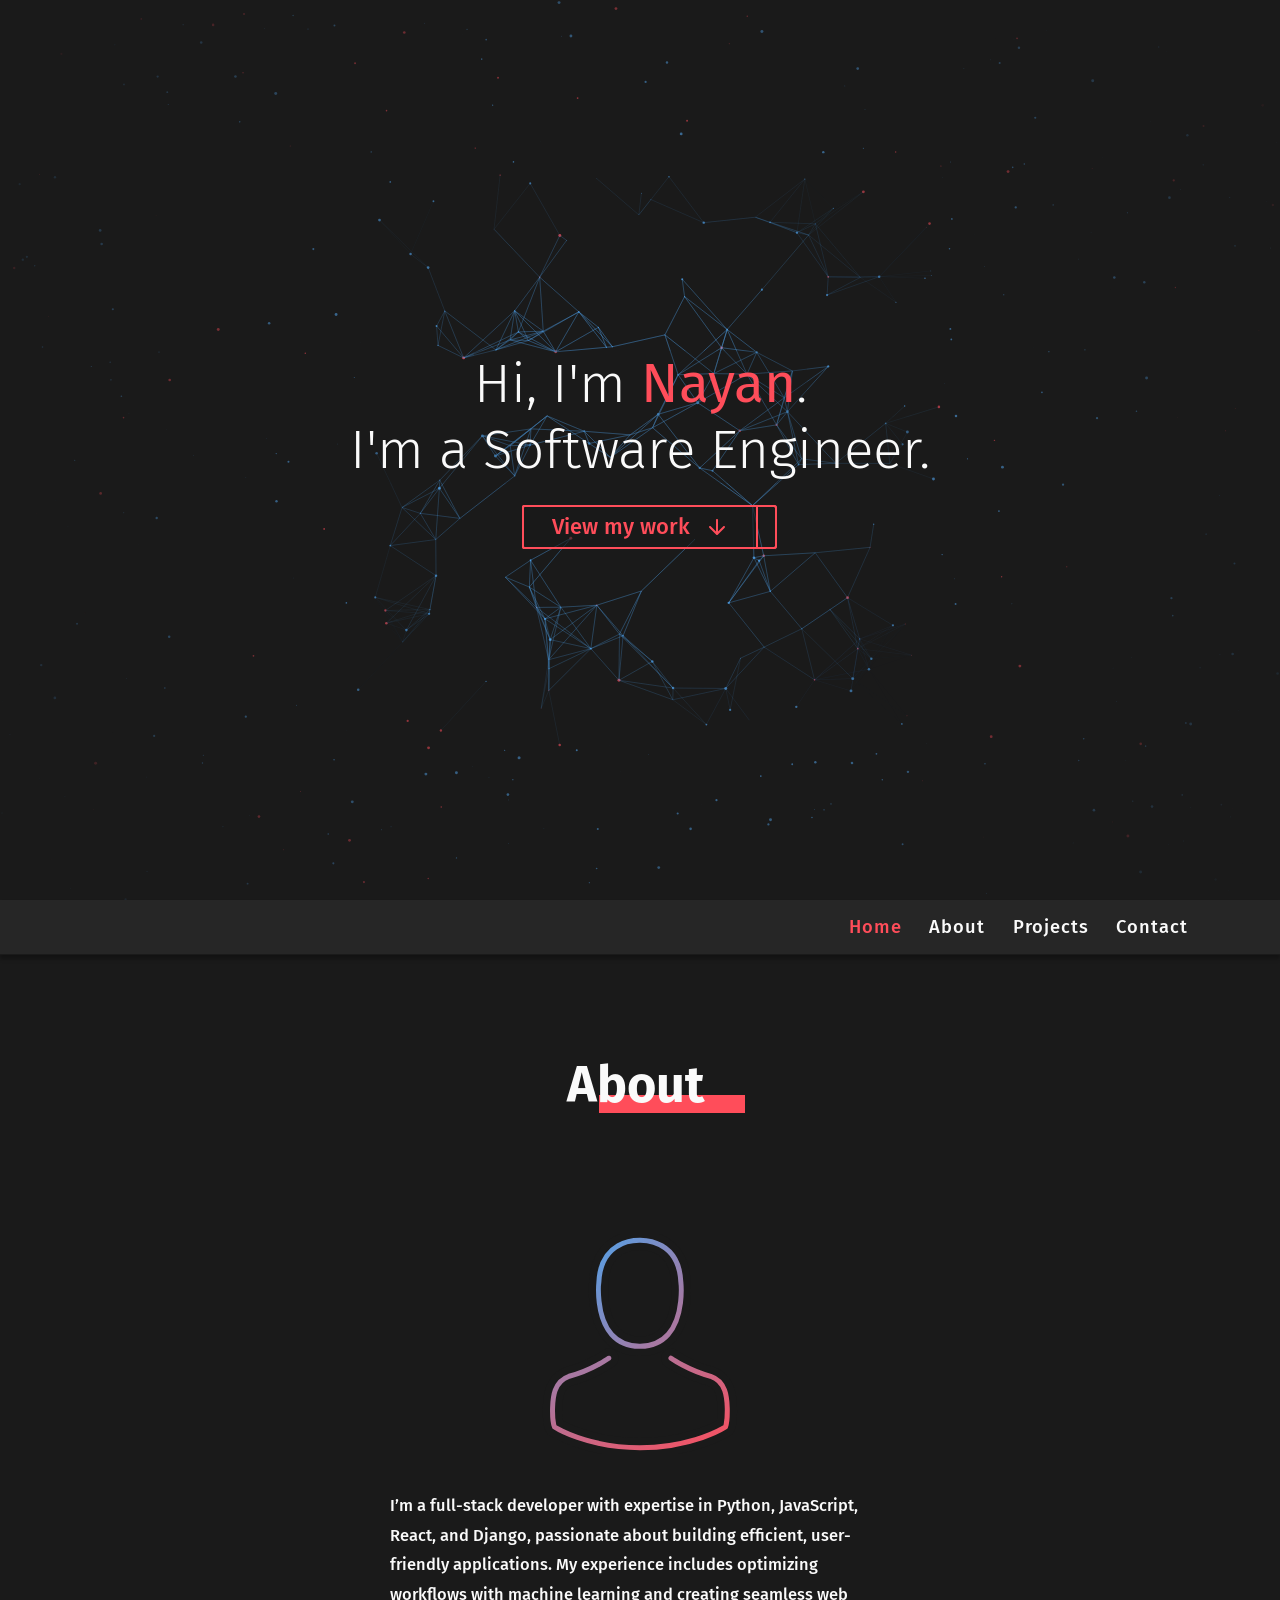
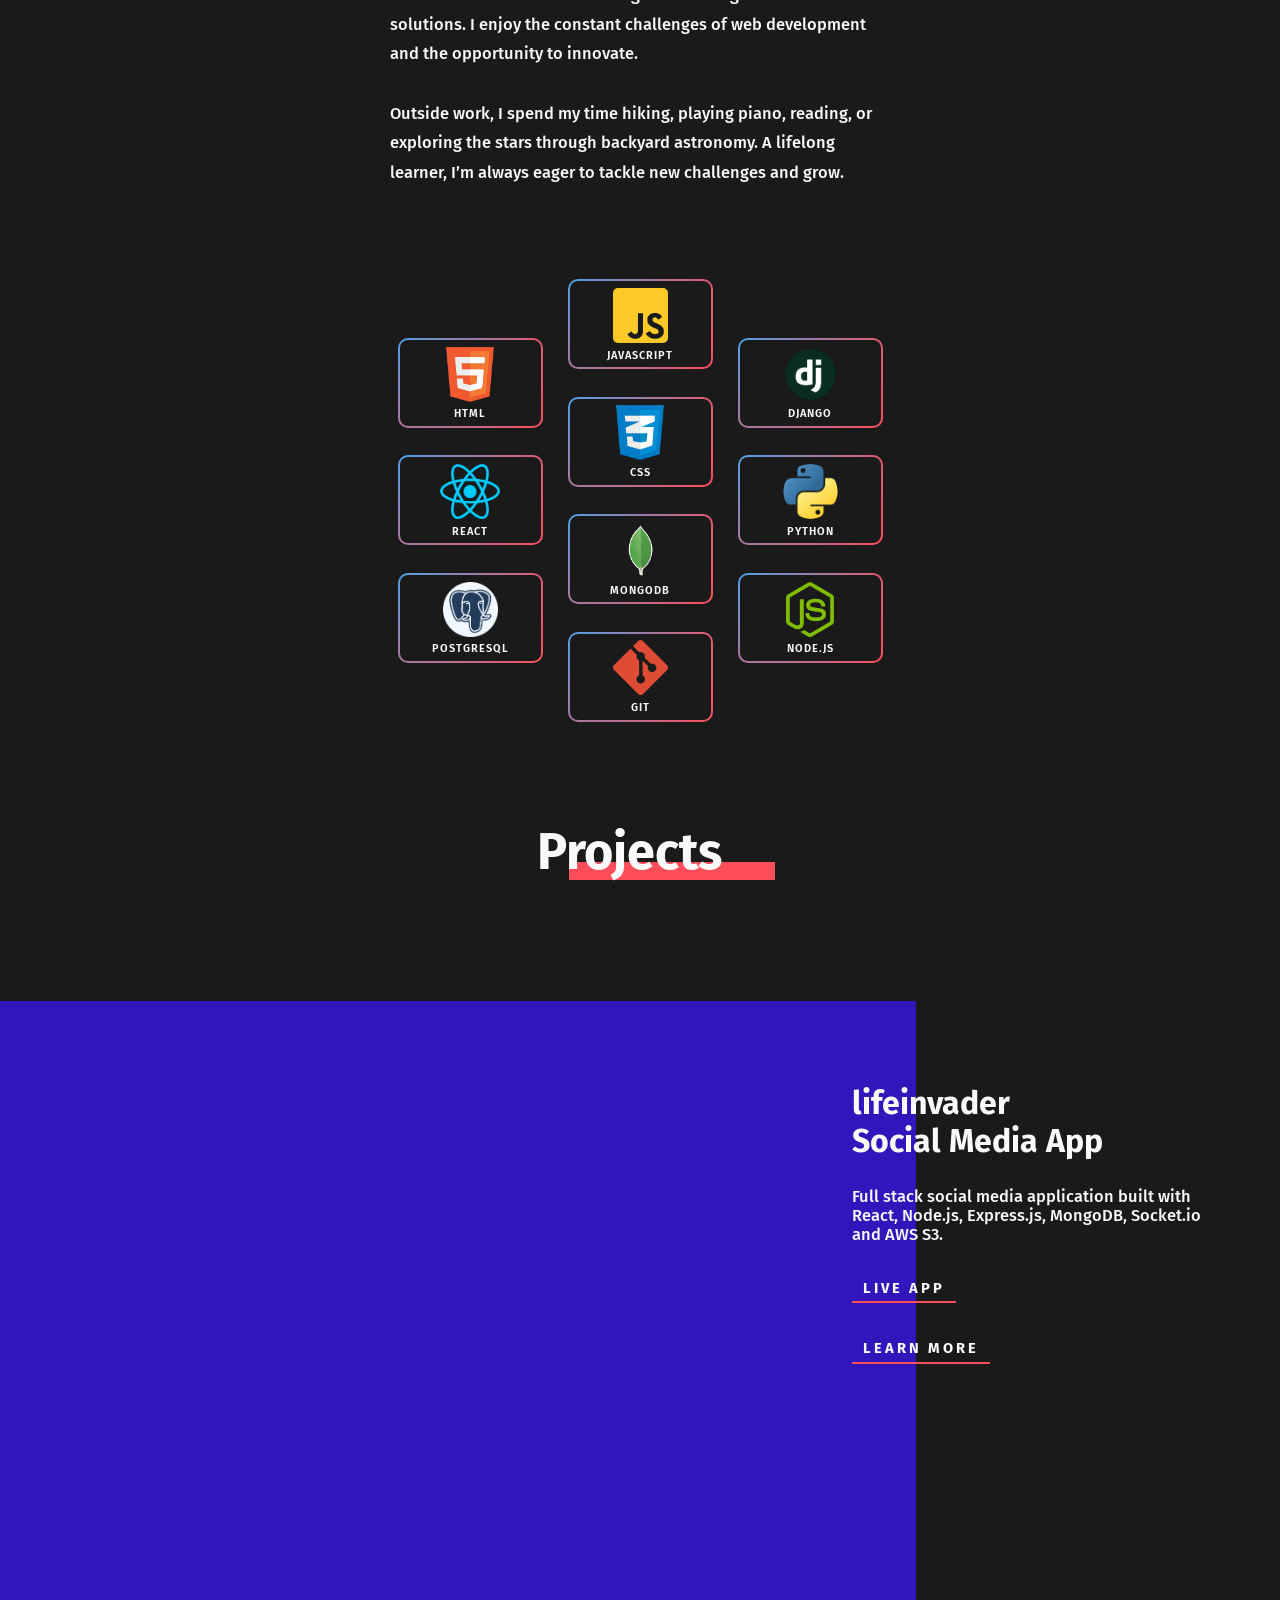
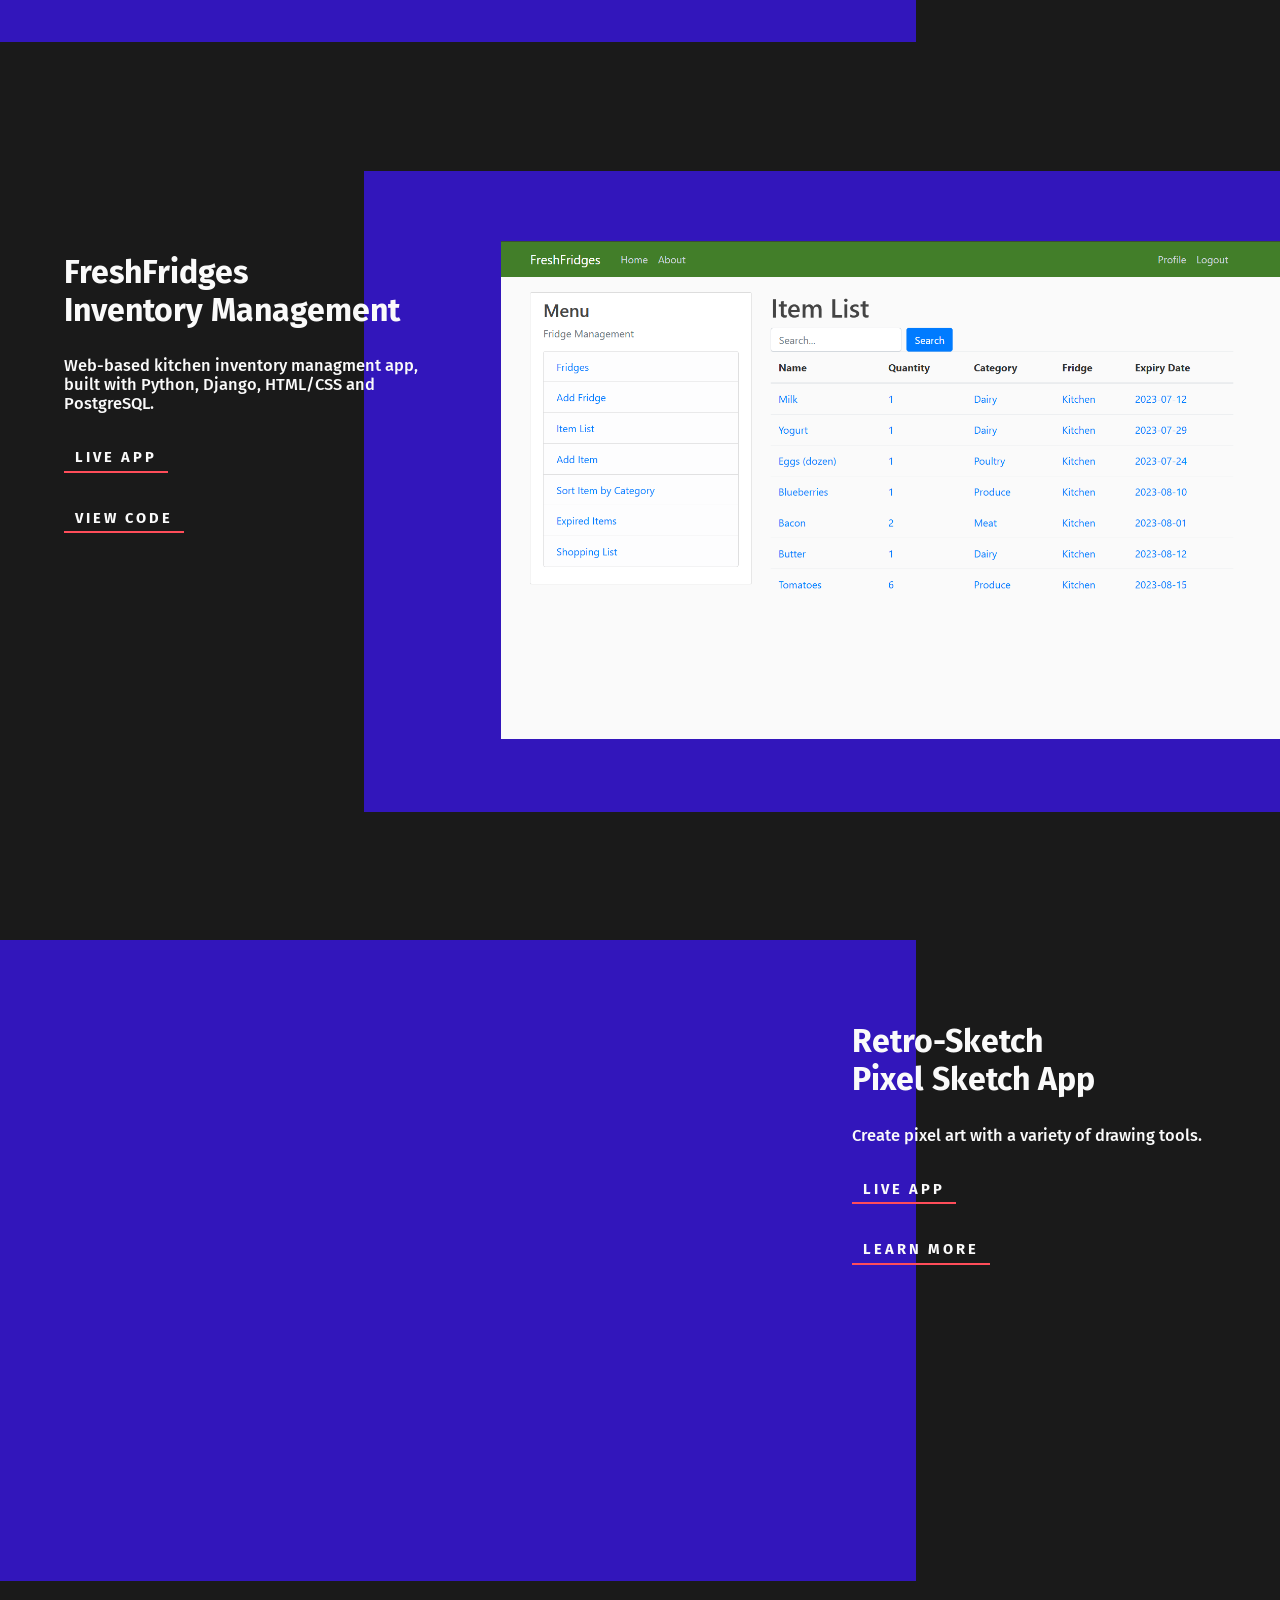
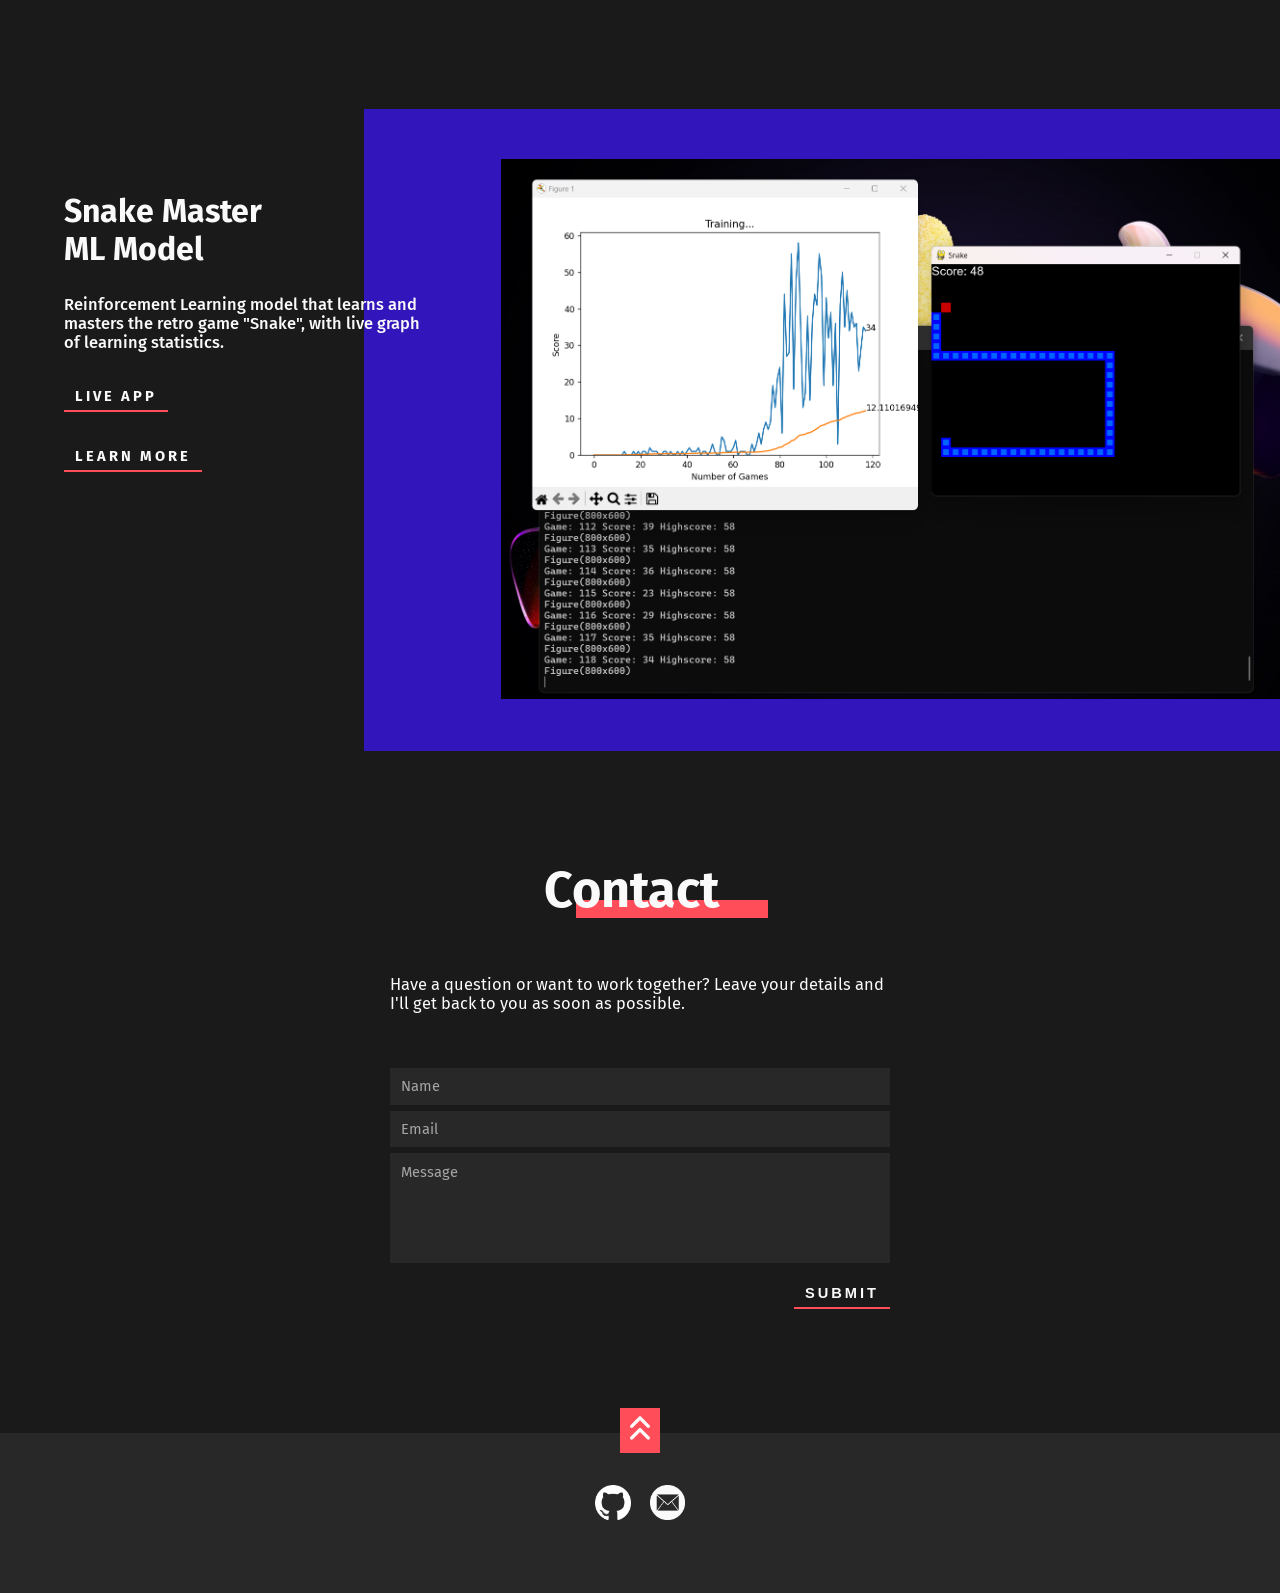
==== index.html @ 82f0112c "site" ====
<!doctype html>
<html lang="en">
<head>
  <meta charset="UTF-8" />
  <meta name="viewport" content="width=device-width, initial-scale=1" />
  <title>Nayan Pai</title>
  <link rel="icon" href="fav.png">
  <script defer="defer" src="scripts.js"></script>
  <link href="styles.css" rel="stylesheet">
</head>
<body>
  <div class="hero" id="hero">
    <div class="canvas">
      <canvas class="connecting-dots"></canvas>
    </div>
    <div class="heading">
      <div class="heading__line-1">Hi, I'm <span>Nayan</span>.</div>
      <div class="heading__line-2">I'm a Software Engineer.</div>
      <a href="#about" class="heading__link">
        <div class="heading-cta">View my work
          <svg class="heading__arrow" version="1.1" xmlns="http://www.w3.org/2000/svg" width="24" height="24" viewBox="0 0 24 24">
            <title>arrow-right</title>
            <path
              d="M11.293 5.707l5.293 5.293h-11.586c-0.552 0-1 0.448-1 1s0.448 1 1 1h11.586l-5.293 5.293c-0.391 0.391-0.391 1.024 0 1.414s1.024 0.391 1.414 0l7-7c0.092-0.092 0.166-0.202 0.217-0.324 0.101-0.245 0.101-0.521 0-0.766-0.049-0.118-0.121-0.228-0.217-0.324l-7-7c-0.391-0.391-1.024-0.391-1.414 0s-0.391 1.024 0 1.414z">
            </path>
          </svg>
        </div>
      </a>
    </div>
  </div>
<nav class="navigation-bar">
  <ul class="navigation">
    <li class="navigation__item navigation__item--active" id="nav-hero"><a href="#hero">Home</a></li>
    <li class="navigation__item" id="nav-about"><a href="#about">About</a></li>
    <li class="navigation__item" id="nav-projects"><a href="#projects">Projects</a></li>
    <li class="navigation__item" id="nav-contact"><a href="#contact">Contact</a></li>
  </ul>
</nav>
<div class="main-bg">
  <div class="canvas">
    <canvas class="canvas-2"></canvas>
  </div>
</div>



<!-- ====================================================== -->
<!-- BIO & SKILLS SECTION -->
<section class="about" id="about"><h2 class="about__heading section-heading">About</h2>
  <div class="about__content">
    <div class="profile">
      <div class="profile__picture">
        <svg version="1.1" id="Capa_1" xmlns="http://www.w3.org/2000/svg" xmlns:xlink="http://www.w3.org/1999/xlink" x="0px" y="0px" viewBox="0 0 482.9 482.9" style="enable-background:new 0 0 482.9 482.9" xml:space="preserve" height="100%" stroke="rgb(26, 26, 26)" stroke-width="16">
          <g>
            <!-- Head -->
            <path fill="url(#gradient-1)" d="M239.7, 260.2c0.5,0,1,0,1.6,0c0.2,0,0.4,0,0.6,0c0.3,0,0.7,0,1,0c29.3-0.5,53-10.8,70.5-30.5 c38.5-43.4,32.1-117.8,31.4-124.9c-2.5-53.3-27.7-78.8-48.5-90.7C280.8,5.2,262.7,0.4,242.5,0h-0.7c-0.1,0-0.3,0-0.4,0h-0.6 c-11.1,0-32.9,1.8-53.8,13.7c-21,11.9-46.6,37.4-49.1,91.1c-0.7,7.1-7.1,81.5,31.4,124.9C186.7,249.4,210.4,259.7,239.7,260.2z M164.6,107.3c0-0.3,0.1-0.6,0.1-0.8c3.3-71.7,54.2-79.4,76-79.4h0.4c0.2,0,0.5,0,0.8,0c27,0.6,72.9,11.6,76,79.4 c0,0.3,0,0.6,0.1,0.8c0.1,0.7,7.1,68.7-24.7,104.5c-12.6,14.2-29.4,21.2-51.5,21.4c-0.2,0-0.3,0-0.5,0l0,0c-0.2,0-0.3,0-0.5,0 c-22-0.2-38.9-7.2-51.4-21.4C157.7,176.2,164.5,107.9,164.6,107.3z"/>
            
            <!-- Body -->
            <path fill="url(#gradient-2)" d="M446.8,383.6c0-0.1,0-0.2,0-0.3c0-0.8-0.1-1.6-0.1-2.5c-0.6-19.8-1.9-66.1-45.3-80.9c-0.3-0.1-0.7-0.2-1-0.3 c-45.1-11.5-82.6-37.5-83-37.8c-6.1-4.3-14.5-2.8-18.8,3.3c-4.3,6.1-2.8,14.5,3.3,18.8c1.7,1.2,41.5,28.9,91.3,41.7 c23.3,8.3,25.9,33.2,26.6,56c0,0.9,0,1.7,0.1,2.5c0.1,9-0.5,22.9-2.1,30.9c-16.2,9.2-79.7,41-176.3,41 c-96.2,0-160.1-31.9-176.4-41.1c-1.6-8-2.3-21.9-2.1-30.9c0-0.8,0.1-1.6,0.1-2.5c0.7-22.8,3.3-47.7,26.6-56 c49.8-12.8,89.6-40.6,91.3-41.7c6.1-4.3,7.6-12.7,3.3-18.8c-4.3-6.1-12.7-7.6-18.8-3.3c-0.4,0.3-37.7,26.3-83,37.8 c-0.4,0.1-0.7,0.2-1,0.3c-43.4,14.9-44.7,61.2-45.3,80.9c0,0.9,0,1.7-0.1,2.5c0,0.1,0,0.2,0,0.3c-0.1,5.2-0.2,31.9,5.1,45.3 c1,2.6,2.8,4.8,5.2,6.3c3,2,74.9,47.8,195.2,47.8s192.2-45.9,195.2-47.8c2.3-1.5,4.2-3.7,5.2-6.3 C447,415.5,446.9,388.8,446.8,383.6z" />
          </g>
          <defs>
            <linearGradient id="gradient-1" x1="0" y1="0" x2="80%" y2="80%">
              <stop stop-color="rgb(81,162,233)" offset="0%"/><stop stop-color="rgb(168,120,162)" offset="100%" />
            </linearGradient>
            <linearGradient id="gradient-2" x1="20%" y1="20%" x2="100%" y2="100%">
              <stop stop-color="rgb(168,120,162)" offset="0%" />
              <stop stop-color="rgb(255,77,90)" offset="100%" />
            </linearGradient>
          </defs>
        </svg>
      </div>
      <p class="profile__blurb">I’m a full-stack developer with expertise in Python, JavaScript, React, and Django, passionate about building efficient, user-friendly applications. My experience includes optimizing workflows with machine learning and creating seamless web solutions. I enjoy the constant challenges of web development and the opportunity to innovate.
        <br><br>
      Outside work, I spend my time hiking, playing piano, reading, or exploring the stars through backyard astronomy. A lifelong learner, I’m always eager to tackle new challenges and grow.
      </p>
    </div>
    
    <!-- Skills icons -->
    <div class="skills">
      <div class="skills__row">

        <div class="skills__item skills__item--html">
          <img src="imgs/html5.png" alt="" />
          <div class="skills__item-name">HTML</div>
        </div>

        <div class="skills__item skills__item--react">
          <img src="imgs/react.png" alt="" />
          <div class="skills__item-name">REACT</div>
        </div>

        <div class="skills__item skills__item--npm">
          <img src="imgs/postgres.png" alt="" />
          <div class="skills__item-name">POSTGRESQL</div>
        </div>

      </div>

      <div class="skills__row">

        <div class="skills__item skills__item--js">
          <img src="imgs/javascript.png" alt="JavaScript" />
          <div class="skills__item-name">JAVASCRIPT</div>
        </div>

        <div class="skills__item skills__item--css">
          <img src="imgs/css3.png" alt="CSS3" />
          <div class="skills__item-name">CSS</div>
        </div>

        <div class="skills__item skills__item--python">
          <img src="imgs/mongodb.png" alt="MongoDB" />
          <div class="skills__item-name">MONGODB</div>
        </div>

        <div class="skills__item skills__item--git">
          <img src="imgs/git.png" alt="Git" />
          <div class="skills__item-name">GIT</div>
        </div>

      </div>

      <div class="skills__row">

        <div class="skills__item skills__item--sass">
          <img src="imgs/django.png" alt="Django" />
          <div class="skills__item-name">DJANGO</div>
        </div>

        <div class="skills__item skills__item--webpack">
          <img src="imgs/python.png" alt="Python" />
          <div class="skills__item-name">PYTHON</div>
        </div>

        <div class="skills__item skills__item--r">
          <img src="imgs/nodejs.png" alt="NodeJS" />
          <div class="skills__item-name">NODE.JS</div>
        </div>

      </div>

    </div>
  </div>
</section>



<!-- ====================================================== -->
<!-- PROJECTS SECTION -->
<section class="projects" id="projects">
  <h2 class="projects__heading section-heading">Projects</h2>

  <!-- Project 1 -->
  <div class="project project-left">
    
    <a href="https://lifeinvadersocial.herokuapp.com/" target="_blank">
      <div class="project__image-container weather">
        <div class="project__image-image">
          <img src="imgs/lifeinvader.png" alt="" /></div>
      </div>
    </a>
    
    <div class="project__info">
      <h3 class="project__title">lifeinvader<br />Social Media App</h3>
      <p class="project__description">Full stack social media application built with React, Node.js, Express.js, MongoDB, Socket.io and AWS S3.</p>
      <a href="https://lifeinvadersocial.herokuapp.com/" target="_blank">
        <div class="project__live-2">Live app</div>
      </a>
      <a href="https://github.com/bscottnz/life-invader-frontend" target="_blank">
        <div class="project__live-2">learn more</div>
      </a>
    </div>
  </div>

  <!-- Project 2 -->
  <div class="project project-right">
    <div class="project__info">
      <h3 class="project__title">FreshFridges<br />Inventory Management</h3>
      <p class="project__description">Web-based kitchen inventory managment app, built with Python, Django, HTML/CSS and PostgreSQL.</p>
        <a href="https://nayanpai.net/freshfridges" target="_blank">
          <div class="project__live-2">Live App</div>
        </a>
        <a href="https://github.com/adhikarisarthak/fridgemanagement" target="_blank">
          <div class="project__live-2">View Code</div>
        </a>
    </div>

    <a href="https://nextjs-chakra-chatapp-qnhb6dq42-bscottnz.vercel.app/" target="_blank">
      <div class="project__image-container todo">
        <div class="project__image-image">
          <img src="imgs/fridge.png" alt="" />
        </div>
      </div>
    </a>
  </div>

  <!-- Project 3 -->
  <div class="project project-left">
    <a href="https://bscottnz.github.io/esketch/" target="_blank">
      <div class="project__image-container retro">
        <div class="project__image-image"><img src="imgs/retro-sketch.png" alt="" /></div>
      </div>
    </a>
    <div class="project__info">
      <h3 class="project__title">Retro-Sketch<br />Pixel Sketch App</h3>
        <p class="project__description">Create pixel art with a variety of drawing tools.</p>
        <a href="https://bscottnz.github.io/esketch/" target="_blank">
          <div class="project__live-2">Live app</div>
        </a>
        <a href="https://github.com/bscottnz/esketch" target="_blank">
          <div class="project__live-2">learn more</div>
        </a>
    </div>
  </div>

  <!-- Project 4 -->
  <div class="project project-right">
    <div class="project__info">
      <h3 class="project__title">Snake Master<br />ML Model</h3>
      <p class="project__description">Reinforcement Learning model that learns and masters the retro game "Snake", with live graph of learning statistics.<p>
      <a href="https://bscottnz.github.io/todo/" target="_blank">
        <div class="project__live-2">live app</div>
      </a>
      <a href="https://github.com/bscottnz/todo" target="_blank">
        <div class="project__live-2">learn more</div>
      </a>
    </div>

    <a href="https://bscottnz.github.io/todo/" target="_blank">
      <div class="project__image-container todo">
        <div class="project__image-image">
          <img src="imgs/snake.png" alt="Snake Master" />
        </div>
      </div>
    </a>
  </div>
</section>



<!-- ====================================================== -->
<!-- CONTACT SECTION -->
<section class="contact" id="contact">
  <h2 class="contact__heading section-heading">Contact</h2>
  <p class="contact__text">
    Have a question or want to work together? Leave your details and I'll get back to you as soon as possible.
  </p>
  <form class="contact__form" action="https://formspree.io/f/xldeyrdv" method="POST">
    <input class="contact__form-name" name="name" placeholder="Name" /> 
    <input class="contact__form-email" type="email" name="_replyto" placeholder="Email" /> <textarea class="contact__form-message" name="message" placeholder="Message"></textarea>
    <div class="contact__form-error-submit">
      <div class="form-error">
        <div class="form-error__name">Please enter your name.</div>
        <div class="form-error__email">Please enter a valid email.</div>
        <div class="form-error__msg">Please enter a message.</div>
      </div>
      <button type="button" class="contact__form-submit-2 project__live-2" id="form-submit">Submit</button>
    </div>
  </form>
</section>



<footer class="footer"><a href="#hero">
  <div class="return-home">
    <svg version="1.1" xmlns="http://www.w3.org/2000/svg" width="100%" viewBox="0 0 24 24"><title></title>
      <path fill="#fafafa"
            d="M17.707 10.293l-5-5c-0.391-0.391-1.024-0.391-1.414 0l-5 5c-0.391 0.391-0.391 1.024 0 1.414s1.024 0.391 1.414 0l4.293-4.293 4.293 4.293c0.391 0.391 1.024 0.391 1.414 0s0.391-1.024 0-1.414zM17.707 17.293l-5-5c-0.391-0.391-1.024-0.391-1.414 0l-5 5c-0.391 0.391-0.391 1.024 0 1.414s1.024 0.391 1.414 0l4.293-4.293 4.293 4.293c0.391 0.391 1.024 0.391 1.414 0s0.391-1.024 0-1.414z"></path>
    </svg>
  </div>
</a>
  <div class="socials"><a href="https://github.com/painayan18" target="_blank">
    <div class="socials__github"><img src="imgs/github-logo.png" alt="" /></div>
  </a><a href="mailto:nayansp00@gmail.com" target="_blank">
    <div class="socials__email"><img src="imgs/email.png" alt="" /></div>
  </a></div>
  </footer>
</body>
</html>
---- styles.css ----
@import url(https://fonts.googleapis.com/css2?family=Montserrat:wght@300;400;500;600;700&display=swap);
@import url(https://fonts.googleapis.com/css2?family=Raleway:wght@300;400;500;600;700&display=swap);
@import url('https://fonts.googleapis.com/css2?family=Fira+Sans:ital,wght@0,100;0,200;0,300;0,400;0,500;0,600;0,700;0,800;0,900;1,100;1,200;1,300;1,400;1,500;1,600;1,700;1,800;1,900&display=swap');

*, *::before, *::after {
    margin: 0;
    padding: 0;
    box-sizing: inherit
}

html {
    box-sizing: border-box;
    font-size: 62.5%;
    scroll-behavior: smooth
}

@media (max-width: 1500px) {
    html {
        font-size: 57.25%
    }
}

@media (max-width: 1200px) {
    html {
        font-size: 50%
    }
}

@media (max-width: 770px) {
    html {
        font-size: 43.75%
    }
}

@media (max-width: 615px) {
    html {
        font-size: 40%
    }
}

@media (max-width: 350px) {
    html {
        font-size: 35%
    }
}

body {
    min-height: 100vh;
    color: #fafafa;
    font-family: "Fira Sans", sans-serif;
    background-color: #1a1a1a;
    overflow-x: hidden
}

li {
    list-style: none
}

a {
    text-decoration: none;
    color: inherit
}

button {
    border: none;
    outline: none;
    background-color: transparent;
    color: inherit
}

.about {
    width: 1300px;
    margin-left: auto;
    margin-right: auto;
    display: flex;
    flex-direction: column;
    align-items: center
}

@media (max-width: 1500px) {
    .about {
        width: 1100px
    }
}

@media (max-width: 1200px) {
    .about {
        width: auto
    }
}

.about__heading:before {
    position: absolute;
    content: '';
    border-bottom: 18px solid #ff4d5a;
    width: 16rem;
    display: block;
    margin: 0 auto;
    position: relative;
    left: 3.5rem;
    top: 6.3rem;
    z-index: -1
}

@media (max-width: 770px) {
    .about__heading:before {
        border-bottom: 14px solid #ff4d5a
    }
}

.about__content {
    display: flex;
    justify-content: space-between;
    width: 100%
}

@media (max-width: 1300px) {
    .about__content {
        flex-direction: column
    }
}

.profile {
    position: relative;
    display: flex;
    flex-direction: column;
    align-items: center;
    font-weight: 500;
    left: -300px;
    opacity: 0;
    transition: all 1.1s
}

@media (max-width: 1301px) {
    .profile {
        margin-bottom: 10rem;
        left: 0;
        opacity: 1
    }
}

@media (max-width: 1000px) {
    .profile {
        margin-bottom: 7rem
    }
}

.profile__picture {
    height: 24rem;
    margin-bottom: 4rem;
    display: flex;
    justify-content: flex-start;
    align-items: center
}

.profile__picture svg {
    transition: all 1.1s
}

.profile__blurb {
    font-size: 1.8rem;
    width: 500px;
    line-height: 1.8
}

@media (max-width: 600px) {
    .profile__blurb {
        width: 80vw;
        margin-left: auto;
        margin-right: auto
    }
}

.profile__fade-in {
    opacity: 1;
    transform: translateX(300px)
}

@media (max-width: 1300px) {
    .profile__fade-in {
        transform: translateX(0)
    }
}

.skills {
    display: flex;
    justify-content: center
}

.skills__row {
    display: flex;
    flex-direction: column;
    justify-content: center
}

.skills__row:not(:last-child) {
    margin-right: 25px
}

@media (max-width: 410px) {
    .skills__row:not(:last-child) {
        margin-right: 15px
    }
}

@media (max-width: 300px) {
    .skills__row:not(:last-child) {
        margin-right: 10px
    }
}

.skills__item {
    opacity: 0;
    position: relative;
    display: flex;
    flex-direction: column;
    align-items: center;
    justify-content: space-evenly;
    height: 100px;
    width: 160px;
    border: double 3px transparent;
    border-image-slice: 1;
    border-width: 3px;
    background-image: linear-gradient(#1a1a1a, #1a1a1a), radial-gradient(circle at top left, #51a2e9, #ff4d5a);
    border-radius: 10px;
    background-origin: border-box;
    background-clip: content-box, border-box;
    transition: transform 0.2s, opacity 1.2s;
    overflow: hidden
}

@media (max-width: 1500px) {
    .skills__item {
        height: 90px;
        width: 145px
    }
}

@media (max-width: 1300px) {
    .skills__item {
        opacity: 1;
        border-width: 2px
    }
}

@media (max-width: 1000px) {
    .skills__item {
        height: 80px;
        width: 130px
    }
}

@media (max-width: 600px) {
    .skills__item {
        height: 70px;
        width: 115px
    }
}

@media (max-width: 500px) {
    .skills__item {
        height: 60px;
        width: 100px
    }
}

@media (max-width: 410px) {
    .skills__item {
        height: 50px;
        width: 80px
    }
}

@media (max-width: 340px) {
    .skills__item {
        height: 45px;
        width: 70px
    }
}

.skills__item:not(:last-child) {
    margin-bottom: 3rem
}

@media (max-width: 410px) {
    .skills__item:not(:last-child) {
        margin-bottom: 15px
    }
}

.skills__item img {
    height: 60px;
    width: auto;
    transition: all 0.2s
}

@media (max-width: 1500px) {
    .skills__item img {
        height: 55px
    }
}

@media (max-width: 1000px) {
    .skills__item img {
        height: 50px
    }
}

@media (max-width: 600px) {
    .skills__item img {
        height: 45px
    }
}

@media (max-width: 500px) {
    .skills__item img {
        height: 35px
    }
}

@media (max-width: 410px) {
    .skills__item img {
        height: 26px
    }
}

.skills__item-name {
    font-size: 1.2rem;
    font-weight: 600;
    line-height: 1;
    transition: all 0.2s;
    letter-spacing: 1px
}

@media (max-width: 1200px) {
    .skills__item-name {
        font-size: 1.4rem
    }
}

.skills__item-fade-in {
    opacity: 1
}

.skills__item--js img {
    border-radius: 5px
}

.skills__item--webpack img {
    border-radius: 50%
}

@keyframes moveInLeft {
    0% {
        opacity: 0;
        transform: translateX(-10rem)
    }
    100% {
        opacity: 1;
        transform: translateX(0)
    }
}

@keyframes moveInRight {
    0% {
        opacity: 0;
        transform: translateX(10rem)
    }
    100% {
        opacity: 1;
        transform: translateX(0)
    }
}

@keyframes moveInBottom {
    0% {
        opacity: 0;
        transform: translateY(4rem)
    }
    100% {
        opacity: 1;
        transform: translateY(0)
    }
}

@keyframes bounce {
    0% {
        transform: translateY(0)
    }
    50% {
        transform: translateY(-1rem)
    }
    100% {
        transform: translateY(0)
    }
}

@keyframes fadeIn {
    0% {
        opacity: 0
    }
    100% {
        opacity: 1
    }
}

.contact {
    position: relative;
    margin-left: auto;
    margin-right: auto;
    display: flex;
    width: 500px;
    flex-direction: column;
    align-items: center;
    justify-content: center;
    z-index: 10;
    margin-bottom: 10rem
}

@media (max-width: 700px) {
    .contact {
        width: 400px
    }
}

@media (max-width: 470px) {
    .contact {
        width: 330px
    }
}

@media (max-width: 400px) {
    .contact {
        width: 260px
    }
}

.contact__heading {
    margin-top: -4rem !important;
    margin-bottom: 6rem !important
}

.contact__heading:before {
    position: absolute;
    content: '';
    border-bottom: 18px solid #ff4d5a;
    width: 21rem;
    display: block;
    margin: 0 auto;
    position: relative;
    left: 3.5rem;
    top: 6.3rem;
    z-index: -1
}

@media (max-width: 770px) {
    .contact__heading:before {
        border-bottom: 14px solid #ff4d5a
    }
}

.contact__text {
    font-size: 1.8rem;
    margin-bottom: 6rem
}

.contact__form {
    display: flex;
    flex-direction: column;
    align-items: center;
    justify-content: center
}

.contact__form-name, .contact__form-email {
    margin-bottom: 6px;
    padding: 1rem;
    height: 4rem
}

.contact__form-message {
    height: 12rem;
    padding: 1rem
}

.contact__form-submit-2 {
    align-self: flex-start;
    margin-top: 0 !important
}

.contact__form-submit {
    align-self: flex-start;
    position: relative;
    padding: 0.6rem 1rem;
    width: fit-content;
    font-size: 1.6rem;
    text-transform: uppercase;
    font-weight: 700;
    letter-spacing: 3px;
    z-index: 9;
    cursor: pointer
}

.contact__form-submit:hover {
    color: #1a1a1a;
    font-weight: 700
}

.contact__form-submit:after {
    position: absolute;
    content: '';
    border-bottom: 2px solid #ff4d5a;
    width: calc(100% + 2rem);
    left: -14%;
    top: 0.5rem;
    display: block;
    margin: 0 auto;
    position: relative;
    transform-origin: bottom;
    transition: all 0.2s;
    z-index: -1
}

.contact__form-submit:hover:after {
    transform: scaleY(17.5)
}

@media (max-width: 1500px) {
    .contact__form-submit:hover:after {
        transform: scaleY(16.5)
    }
}

@media (max-width: 1200px) {
    .contact__form-submit:hover:after {
        transform: scaleY(14)
    }
}

@media (max-width: 770px) {
    .contact__form-submit:hover:after {
        transform: scaleY(12.5)
    }
}

.contact input, .contact textarea {
    width: 500px;
    resize: none;
    border: none;
    color: inherit;
    background-color: #282828;
    font-size: 1.6rem;
    font-family: "Fira Sans", sans-serif;
    border-left: 2px solid transparent;
    border-radius: 0
}

@media (max-width: 700px) {
    .contact input, .contact textarea {
        width: 400px
    }
}

@media (max-width: 470px) {
    .contact input, .contact textarea {
        width: 330px
    }
}

@media (max-width: 400px) {
    .contact input, .contact textarea {
        width: 260px
    }
}

.contact input:focus, .contact textarea:focus {
    outline: none
}

.contact input::placeholder, .contact textarea::placeholder {
    color: rgba(250, 250, 250, 0.6);
    opacity: 1
}

.contact input :-ms-input-placeholder, .contact textarea :-ms-input-placeholder {
    color: rgba(250, 250, 250, 0.6)
}

.contact input ::-ms-input-placeholder, .contact textarea ::-ms-input-placeholder {
    color: rgba(250, 250, 250, 0.6)
}

.contact__form-error-submit {
    margin-top: 1.5rem;
    height: 7rem;
    width: 100%;
    display: flex;
    justify-content: space-between;
    align-items: center
}

.form-error {
    align-self: start;
    font-size: 1.6rem;
    font-weight: 500;
    line-height: 1.5
}

.form-error > * {
    display: none
}

.input-error {
    border-left: 2px solid #ff4d5a !important
}

.footer {
    position: relative;
    display: flex;
    flex-direction: column;
    justify-content: center;
    align-items: center;
    height: 160px;
    background-color: #282828
}

.socials {
    display: flex;
    margin-bottom: 20px
}

.socials__github, .socials__email {
    display: flex;
    justify-content: center;
    align-items: center;
    height: 35px;
    background-color: transparent;
    cursor: pointer;
    transition: all 0.2s
}

.socials__github:hover, .socials__email:hover {
    transform: scale(1.2)
}

.socials__github {
    margin-right: 1rem
}

.socials__email {
    margin-left: 1rem
}

.socials img {
    height: 100%
}

.copyright {
    color: #fafafa;
    font-size: 10px;
    font-weight: 500
}

.return-home {
    position: absolute;
    top: -25px;
    width: 40px;
    height: 45px;
    margin-right: auto;
    margin-left: auto;
    left: 0;
    right: 0;
    text-align: center;
    background-color: #ff4d5a;
    -webkit-animation-duration: 1s;
    animation-duration: 1s;
    -webkit-animation-fill-mode: both;
    animation-fill-mode: both;
    -webkit-animation-timing-function: ease-in-out;
    animation-timing-function: ease-in-out;
    animation-iteration-count: infinite;
    -webkit-animation-iteration-count: infinite
}

.return-home:hover {
    cursor: pointer;
    animation-name: bounce;
    -moz-animation-name: bounce
}

.return-home svg {
    width: 100%
}

.hero {
    position: relative;
    display: flex;
    height: 100vh;
    width: 100%;
    z-index: 999
}

.canvas {
    position: absolute;
    top: 0;
    right: 0;
    left: 0;
    bottom: 0;
    width: 100%;
    height: 100vh;
    background-color: #1a1a1a;
    overflow: hidden
}

.connecting-dots {
    height: 100%;
    width: 100%
}

.heading {
    position: relative;
    align-self: center;
    justify-self: center;
    display: flex;
    flex-direction: column;
    align-items: center;
    line-height: normal;
    width: fit-content;
    height: auto;
    margin-left: auto;
    margin-right: auto;
    color: #fafafa;
    font-weight: 300;
    z-index: 999
}

.heading__line-1 {
    animation-name: moveInLeft
}

.heading__line-1 span {
    color: #ff4d5a;
    font-weight: 400
}

.heading__line-2 {
    animation-name: moveInRight
}

.heading__line-1, .heading__line-2 {
    font-size: 6rem;
    background-color: rgba(26, 26, 26, 0.25);
    animation-duration: 1.4s;
    animation-timing-function: cubic-bezier(0.21, 1.11, 0.81, 0.99)
}

@media (max-width: 700px) {
    .heading__line-1, .heading__line-2 {
        font-size: 5rem;
        text-align: center;
        margin-left: 4rem;
        margin-right: 4rem
    }
}

@media (max-width: 550px) {
    .heading__line-1, .heading__line-2 {
        font-size: 5rem
    }
}

.heading-cta {
    position: relative;
    display: flex;
    align-items: center;
    margin-top: 2.4rem;
    padding: 0.8rem 3rem;
    width: 27.5rem;
    height: 4.8rem;
    background-color: rgba(26, 26, 26, 0.6);
    border: 2px solid #ff4d5a;
    border-radius: 2px;
    color: #ff4d5a;
    font-size: 2.4rem;
    font-weight: 500;
    cursor: pointer;
    animation: moveInBottom 0.7s 1.2s;
    animation-fill-mode: backwards;
    animation-timing-function: cubic-bezier(0.21, 1.11, 0.81, 0.99)
}

@media (max-width: 1500px) {
    .heading-cta {
        width: auto
    }
}

@media (max-width: 700px) {
    .heading-cta {
        margin-top: 1.8rem
    }
}

@media (max-width: 550px) {
    .heading-cta {
        padding: 0.8rem 2rem
    }
}

.heading-cta:before, .heading-cta:after {
    content: '';
    position: absolute;
    top: -2px;
    left: -2px;
    width: 27.5rem;
    height: 4.8rem;
    border-radius: 3px;
    border: 2px solid #ff4d5a;
    filter: blur(0);
    transform-origin: 50%;
    z-index: -1
}

@media (max-width: 1500px) {
    .heading-cta:before, .heading-cta:after {
        width: 27.8rem
    }
}

@media (max-width: 1200px) {
    .heading-cta:before, .heading-cta:after {
        width: 28.5rem;
        border: 2px solid transparent
    }
}

.heading-cta:hover {
    transform: translateY(-2px)
}

.heading-cta:hover:before, .heading-cta:hover:after {
    border-color: transparent;
    filter: blur(2px);
    transform: scaleX(1.3) scaleY(2.2);
    transition: 800ms transform ease, 1900ms blur ease, 700ms border-color ease;
    pointer-events: none
}

.heading-cta:hover:after {
    transition-delay: 150ms
}

.heading-cta:active {
    transform: translateY(-1px)
}

.heading__arrow {
    display: inline-block;
    height: 24px;
    width: 24px;
    margin-left: 15px;
    transform: rotate(90deg);
    fill: #ff4d5a;
    transition: all 0.3s
}

@media (max-width: 770px) {
    .heading__arrow {
        height: 20px;
        width: 20px
    }
}

@media (max-width: 615px) {
    .heading__arrow {
        margin-left: 10px
    }
}

@media (max-width: 550px) {
    .heading__arrow {
        height: 16px;
        width: 16px
    }
}

.main-bg {
    height: 100vh;
    position: fixed;
    top: 0;
    width: 100%;
    background-color: royalblue
}

.navigation {
    display: flex;
    margin-right: 10rem;
    font-size: 2rem;
    font-weight: 500;
    letter-spacing: 1px
}

@media (max-width: 1200px) {
    .navigation {
        margin-right: 3rem
    }
}

@media (max-width: 700px) {
    .navigation {
        margin-right: 0
    }
}

.navigation-bar {
    position: sticky;
    position: -webkit-sticky;
    top: 0;
    display: flex;
    justify-content: flex-end;
    align-items: center;
    height: 6rem;
    border-bottom: 1px solid #1a1a1a;
    background-color: rgba(40, 40, 40, 0.95);
    backdrop-filter: blur(8px);
    box-shadow: 0 4px 4px rgba(0, 0, 0, 0.3);
    z-index: 99999999999
}

@media (max-width: 700px) {
    .navigation-bar {
        justify-content: center
    }
}

.navigation__item {
    transition: all 0.2s
}

.navigation__item:not(:last-child) {
    margin-right: 3rem
}

.navigation__item--active {
    color: #ff4d5a
}

.navigation__item:hover {
    color: #ff4d5a
}

.projects {
    display: flex;
    flex-direction: column;
    justify-content: center;
    align-items: center
}

.projects__heading:before {
    position: absolute;
    content: '';
    border-bottom: 18px solid #ff4d5a;
    width: 22.5rem;
    display: block;
    margin: 0 auto;
    position: relative;
    left: 3.5rem;
    top: 6.3rem;
    z-index: -1
}

@media (max-width: 770px) {
    .projects__heading:before {
        border-bottom: 14px solid #ff4d5a
    }
}

.project {
    position: relative;
    display: flex;
    margin-bottom: 14rem;
    justify-content: flex-start
}

@media (max-width: 560px) {
    .project {
        margin-bottom: 12rem
    }
}

@media (max-width: 440px) {
    .project {
        margin-bottom: 10rem
    }
}

.project__image-container {
    position: relative;
    height: 70rem;
    width: 100rem;
    background-color: #3216bb;
    transition: all 0.2s;
    cursor: pointer
}

@media (max-width: 1100px) {
    .project__image-container {
        height: 64rem;
        width: 90rem
    }
}

@media (max-width: 970px) {
    .project__image-container {
        height: 58rem;
        width: 80rem
    }
}

@media (max-width: 900px) {
    .project__image-container {
        height: 54rem;
        width: 75rem
    }
}

@media (max-width: 700px) {
    .project__image-container {
        height: 48rem;
        width: 64rem
    }
}

@media (max-width: 560px) {
    .project__image-container {
        height: 40rem;
        width: 52rem
    }
}

@media (max-width: 440px) {
    .project__image-container {
        height: 30rem;
        width: 39rem
    }
}

.project__image-container:hover {
    transform: scale(0.95)
}

.project__image-image {
    width: 85%;
    position: relative
}

.project__image-image img {
    width: 100%
}

.project__info {
    position: relative;
    top: 8rem;
    height: fit-content;
    padding: 1rem;
    z-index: 9999999
}

@media (max-width: 1000px) {
    .project__info {
        width: fit-content
    }
}

@media (max-width: 700px) {
    .project__info {
        background-color: rgba(26, 26, 26, 0.5)
    }
}

@media (max-width: 560px) {
    .project__info {
        top: 4rem
    }
}

@media (max-width: 440px) {
    .project__info {
        top: 2rem
    }
}

@media (max-width: 400px) {
    .project__info {
        top: 0
    }
}

.project__title {
    position: relative;
    z-index: 66;
    font-size: 3.5rem
}

@media (max-width: 900px) {
    .project__title {
        font-size: 3rem
    }
}

@media (max-width: 820px) {
    .project__title {
        font-size: 2.7rem
    }
}

@media (max-width: 550px) {
    .project__title {
        font-size: 2.5rem
    }
}

@media (max-width: 400px) {
    .project__title {
        font-size: 2.2rem
    }
}

.project__description {
    position: relative;
    margin-top: 3rem;
    font-size: 1.8rem;
    font-weight: 500;
    z-index: 999909999
}

@media (max-width: 560px) {
    .project__description {
        margin-top: 2rem
    }
}

.project__live-2 {
    font-size: 1.6rem;
    font-weight: 700;
    letter-spacing: 3px;
    line-height: 1;
    text-transform: uppercase;
    display: flex;
    flex-direction: column;
    justify-content: center;
    align-items: center;
    width: fit-content;
    padding: 1rem 1.2rem;
    position: relative;
    margin-top: 3rem;
    cursor: pointer
}

@media (max-width: 560px) {
    .project__live-2 {
        margin-top: 2rem
    }
}

.project__live-2:after {
    position: absolute;
    content: '';
    height: 2px;
    background-color: #ff4d5a;
    width: 100%;
    bottom: 1px;
    display: block;
    transform-origin: bottom;
    transition: all 0.25s;
    z-index: -1
}

.project__live-2:hover {
    color: #1a1a1a
}

.project__live-2:hover:after {
    height: 100%
}

.project__live, .project__code {
    position: relative;
    margin-top: 3rem;
    padding: 0.6rem 1rem;
    width: fit-content;
    font-size: 1.6rem;
    text-transform: uppercase;
    font-weight: 700;
    letter-spacing: 3px;
    z-index: 9;
    transition: all 0.2s;
    cursor: pointer
}

@media (max-width: 560px) {
    .project__live, .project__code {
        margin-top: 2rem
    }
}

.project__live:hover, .project__code:hover {
    color: #1a1a1a;
    font-weight: 700
}

.project__live:after, .project__code:after {
    position: absolute;
    content: '';
    border-bottom: 2px solid #ff4d5a;
    width: calc(100% + 2rem);
    left: -10%;
    top: 0.5rem;
    display: block;
    margin: 0 auto;
    position: relative;
    transform-origin: bottom;
    transition: all 0.2s;
    z-index: -1
}

.project__live:hover:after, .project__code:hover:after {
    transform: scaleY(17.5)
}

@media (max-width: 1500px) {
    .project__live:hover:after, .project__code:hover:after {
        transform: scaleY(16.5)
    }
}

@media (max-width: 1200px) {
    .project__live:hover:after, .project__code:hover:after {
        transform: scaleY(14)
    }
}

@media (max-width: 770px) {
    .project__live:hover:after, .project__code:hover:after {
        transform: scaleY(12.5)
    }
}

.project__code:after {
    width: calc(100% + 2rem);
    left: -8%
}

.project-left {
    align-self: flex-start;
    margin-left: 22rem
}

@media (max-width: 1700px) {
    .project-left {
        margin-left: 11rem
    }
}

@media (max-width: 1500px) {
    .project-left {
        margin-left: 0
    }
}

.project-left .project__info {
    left: -8rem;
    margin-right: -2rem
}

@media (max-width: 800px) {
    .project-left .project__info {
        margin-right: -4rem
    }
}

@media (max-width: 770px) {
    .project-left .project__info {
        margin-right: -4rem
    }
}

@media (max-width: 600px) {
    .project-left .project__info {
        margin-right: -6rem
    }
}

@media (max-width: 440px) {
    .project-left .project__info {
        left: -10rem;
        margin-right: -7rem
    }
}

.project-right {
    align-self: flex-end;
    margin-right: 22rem
}

@media (max-width: 1700px) {
    .project-right {
        margin-right: 11rem
    }
}

@media (max-width: 1500px) {
    .project-right {
        margin-right: 0
    }
}

.project-right .project__info {
    right: -8rem;
    margin-left: -2rem
}

@media (max-width: 770px) {
    .project-right .project__info {
        margin-left: -4rem
    }
}

@media (max-width: 600px) {
    .project-right .project__info {
        margin-left: -6rem
    }
}

@media (max-width: 440px) {
    .project-right .project__info {
        right: -10rem;
        margin-left: -7rem
    }
}

.retro {
    display: flex;
    align-items: flex-end;
    justify-content: center
}

.retro img {
    margin-bottom: -3px
}

.todo {
    display: flex;
    align-items: center;
    justify-content: flex-end
}

.weather {
    display: flex;
    align-items: center;
    justify-content: flex-start
}

.section-heading {
    position: relative;
    font-size: 5.5rem;
    font-weight: 700;
    margin-top: 9rem;
    margin-bottom: 13rem;
    z-index: 9999
}

@media (max-width: 1200px) {
    .section-heading {
        margin-bottom: 10rem
    }
}

@media (max-width: 1000px) {
    .section-heading {
        margin-top: 6rem
    }
}
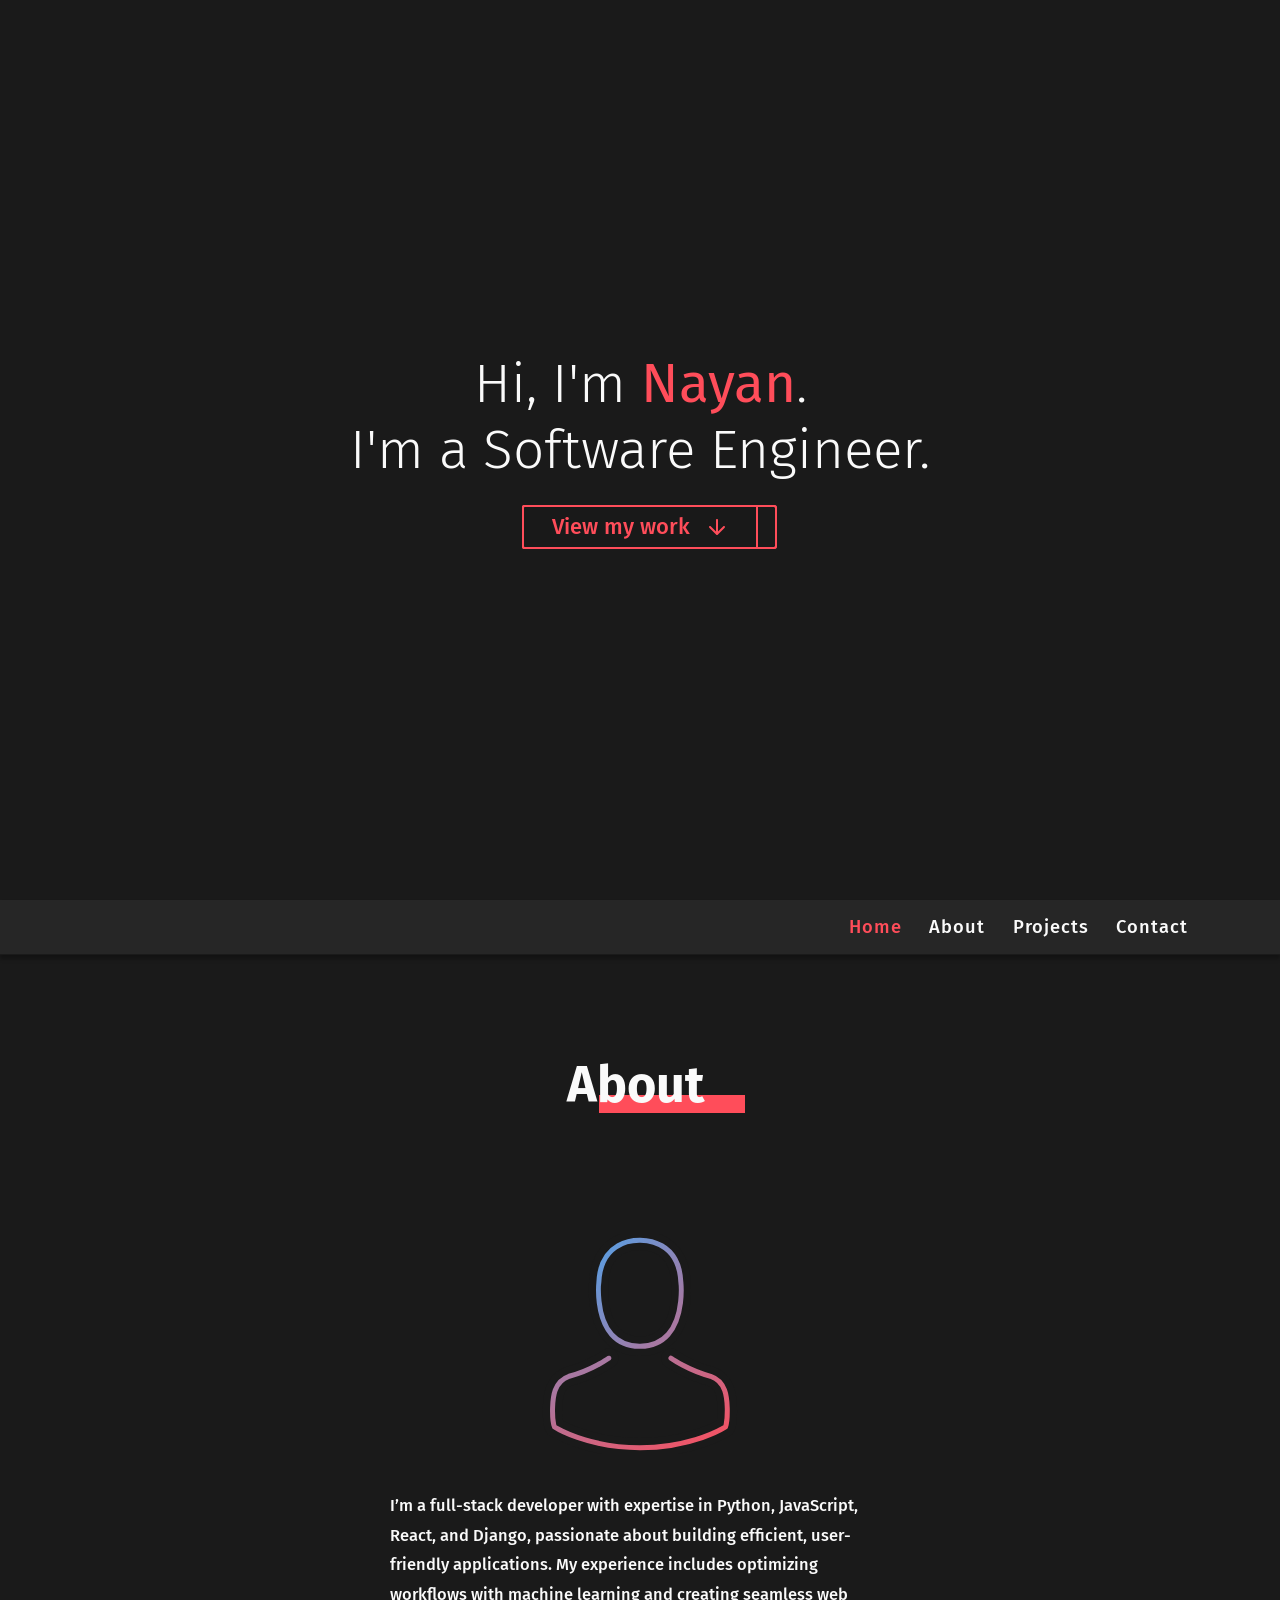
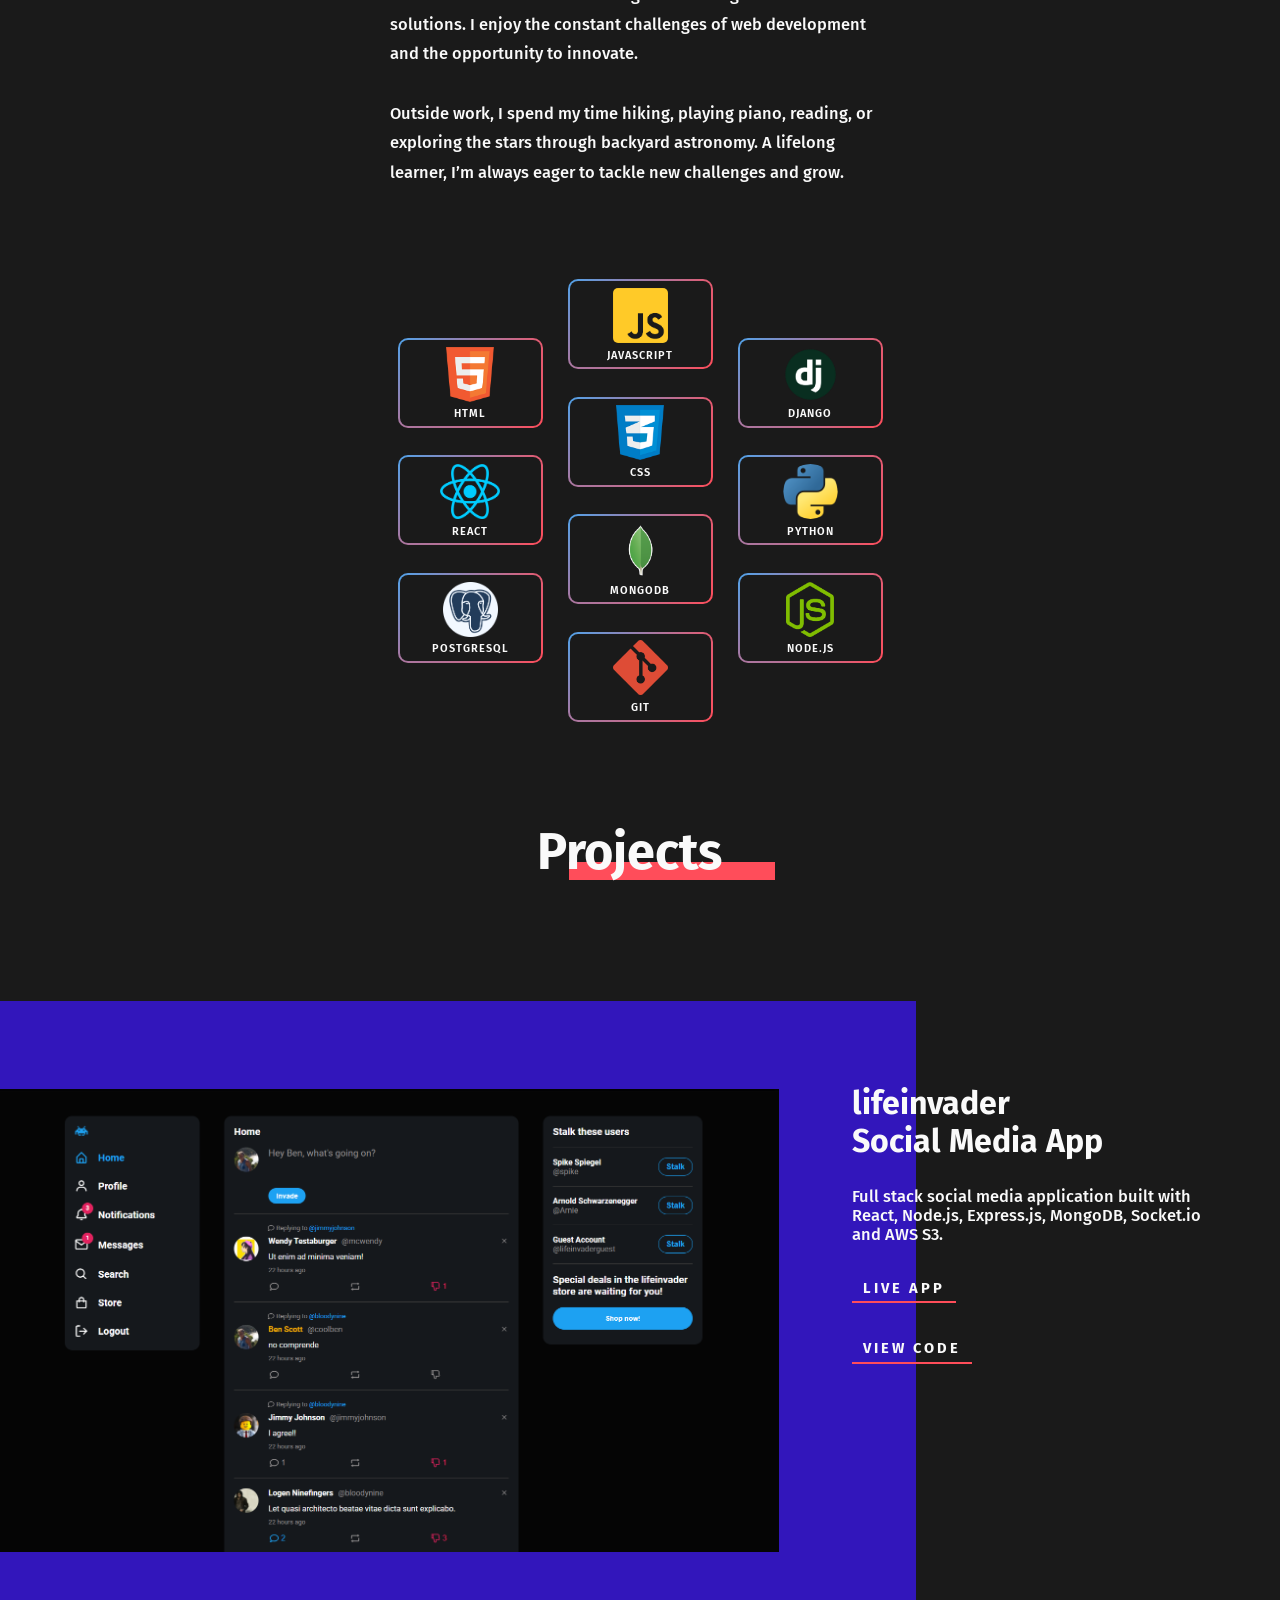
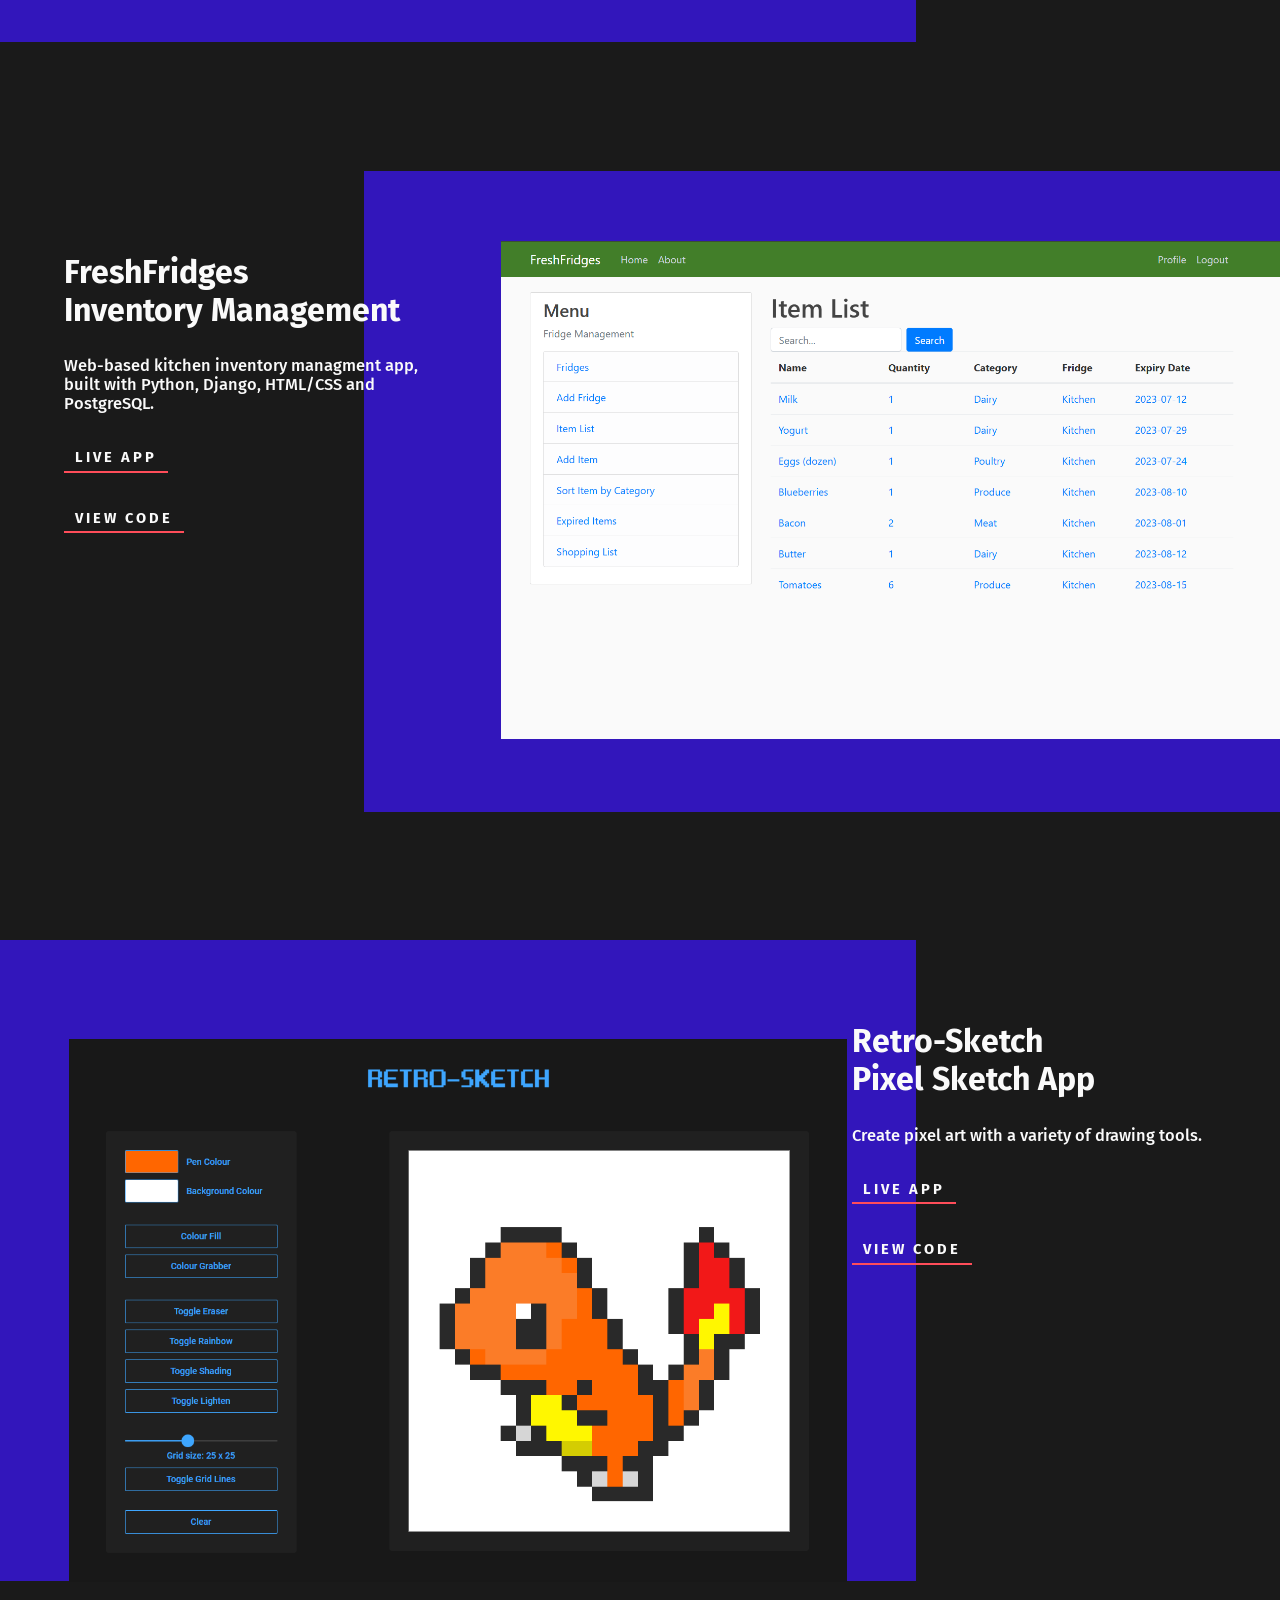
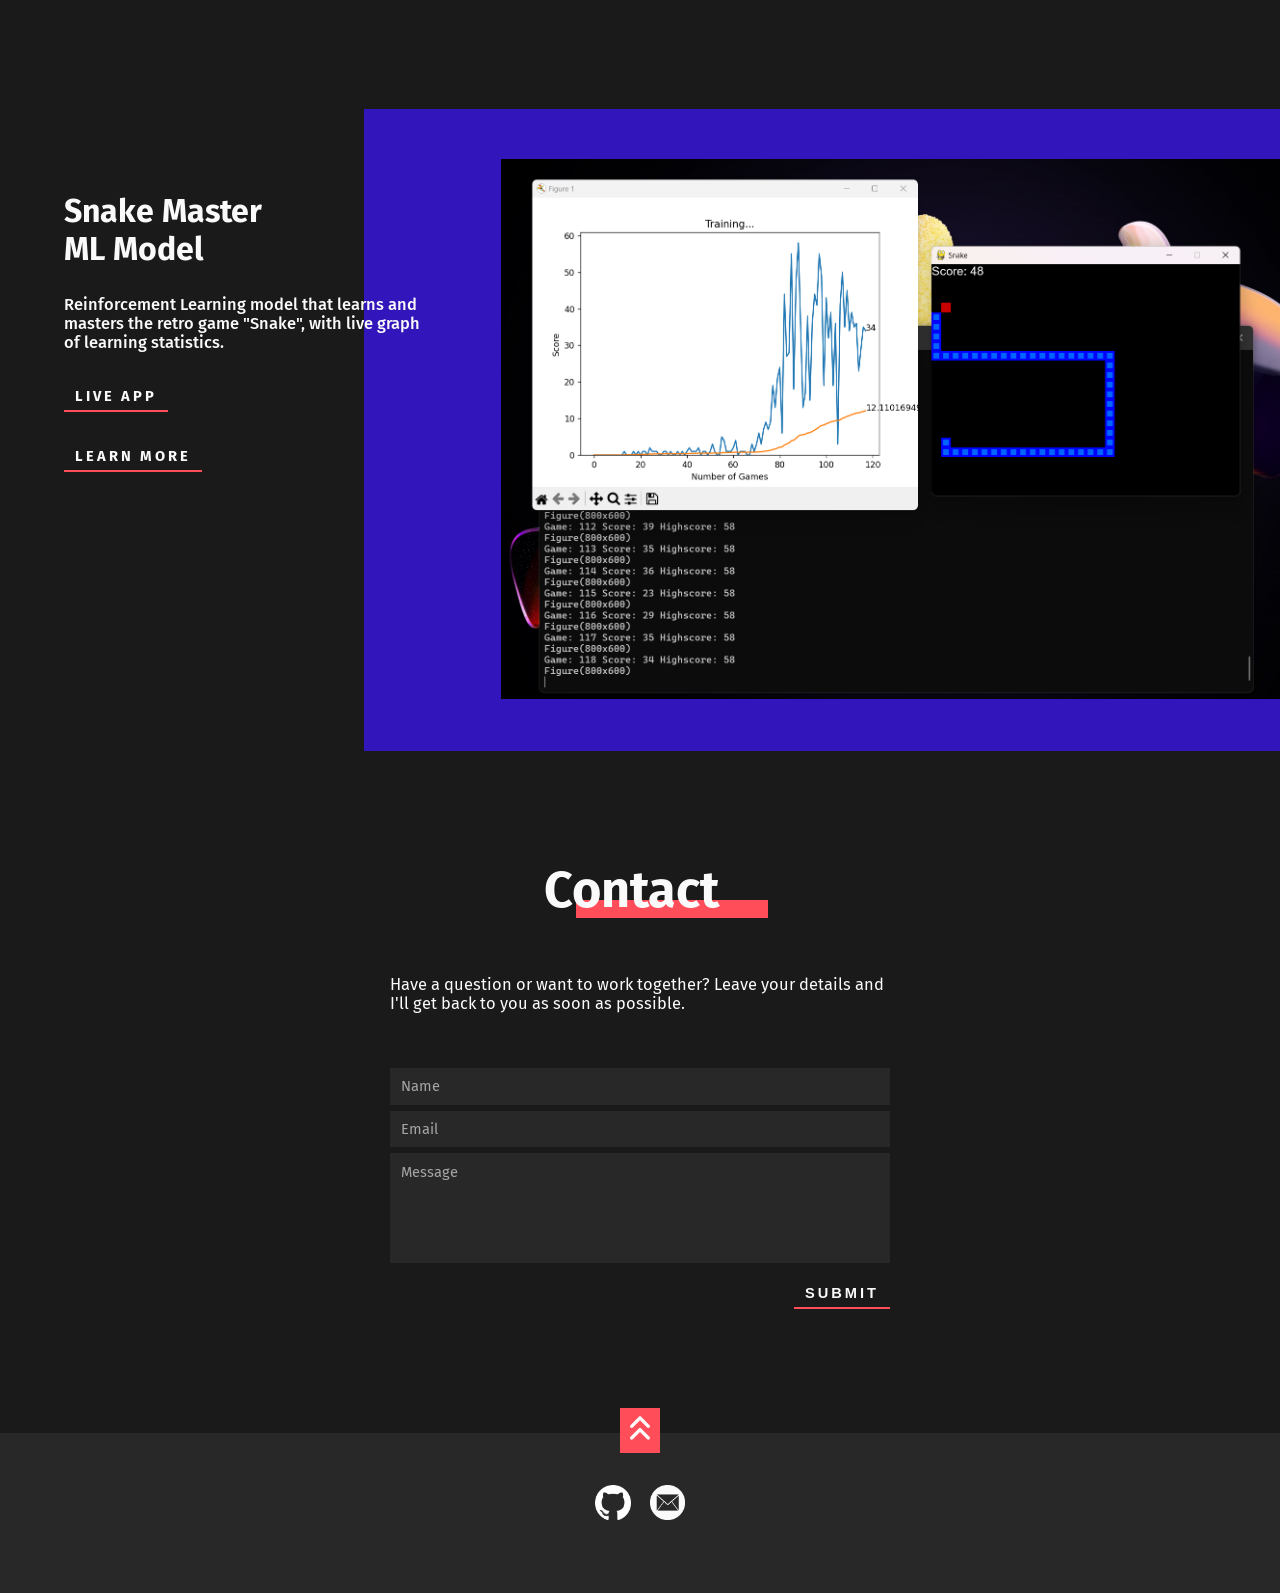
==== commit c2ccbab8: "updated details" ====
--- a/index.html
+++ b/index.html
@@ -164,10 +164,10 @@
       <h3 class="project__title">lifeinvader<br />Social Media App</h3>
       <p class="project__description">Full stack social media application built with React, Node.js, Express.js, MongoDB, Socket.io and AWS S3.</p>
       <a href="https://lifeinvadersocial.herokuapp.com/" target="_blank">
-        <div class="project__live-2">Live app</div>
-      </a>
-      <a href="https://github.com/bscottnz/life-invader-frontend" target="_blank">
-        <div class="project__live-2">learn more</div>
+        <div class="project__live-2">Live App</div>
+      </a>
+      <a href="" target="_blank">
+        <div class="project__live-2">View Code</div>
       </a>
     </div>
   </div>
@@ -205,10 +205,10 @@
       <h3 class="project__title">Retro-Sketch<br />Pixel Sketch App</h3>
         <p class="project__description">Create pixel art with a variety of drawing tools.</p>
         <a href="https://bscottnz.github.io/esketch/" target="_blank">
-          <div class="project__live-2">Live app</div>
-        </a>
-        <a href="https://github.com/bscottnz/esketch" target="_blank">
-          <div class="project__live-2">learn more</div>
+          <div class="project__live-2">Live App</div>
+        </a>
+        <a href="" target="_blank">
+          <div class="project__live-2">View Code</div>
         </a>
     </div>
   </div>
@@ -218,10 +218,10 @@
     <div class="project__info">
       <h3 class="project__title">Snake Master<br />ML Model</h3>
       <p class="project__description">Reinforcement Learning model that learns and masters the retro game "Snake", with live graph of learning statistics.<p>
-      <a href="https://bscottnz.github.io/todo/" target="_blank">
+      <a href="" target="_blank">
         <div class="project__live-2">live app</div>
       </a>
-      <a href="https://github.com/bscottnz/todo" target="_blank">
+      <a href="https://github.com/painayan18/Snake-Game-AI" target="_blank">
         <div class="project__live-2">learn more</div>
       </a>
     </div>
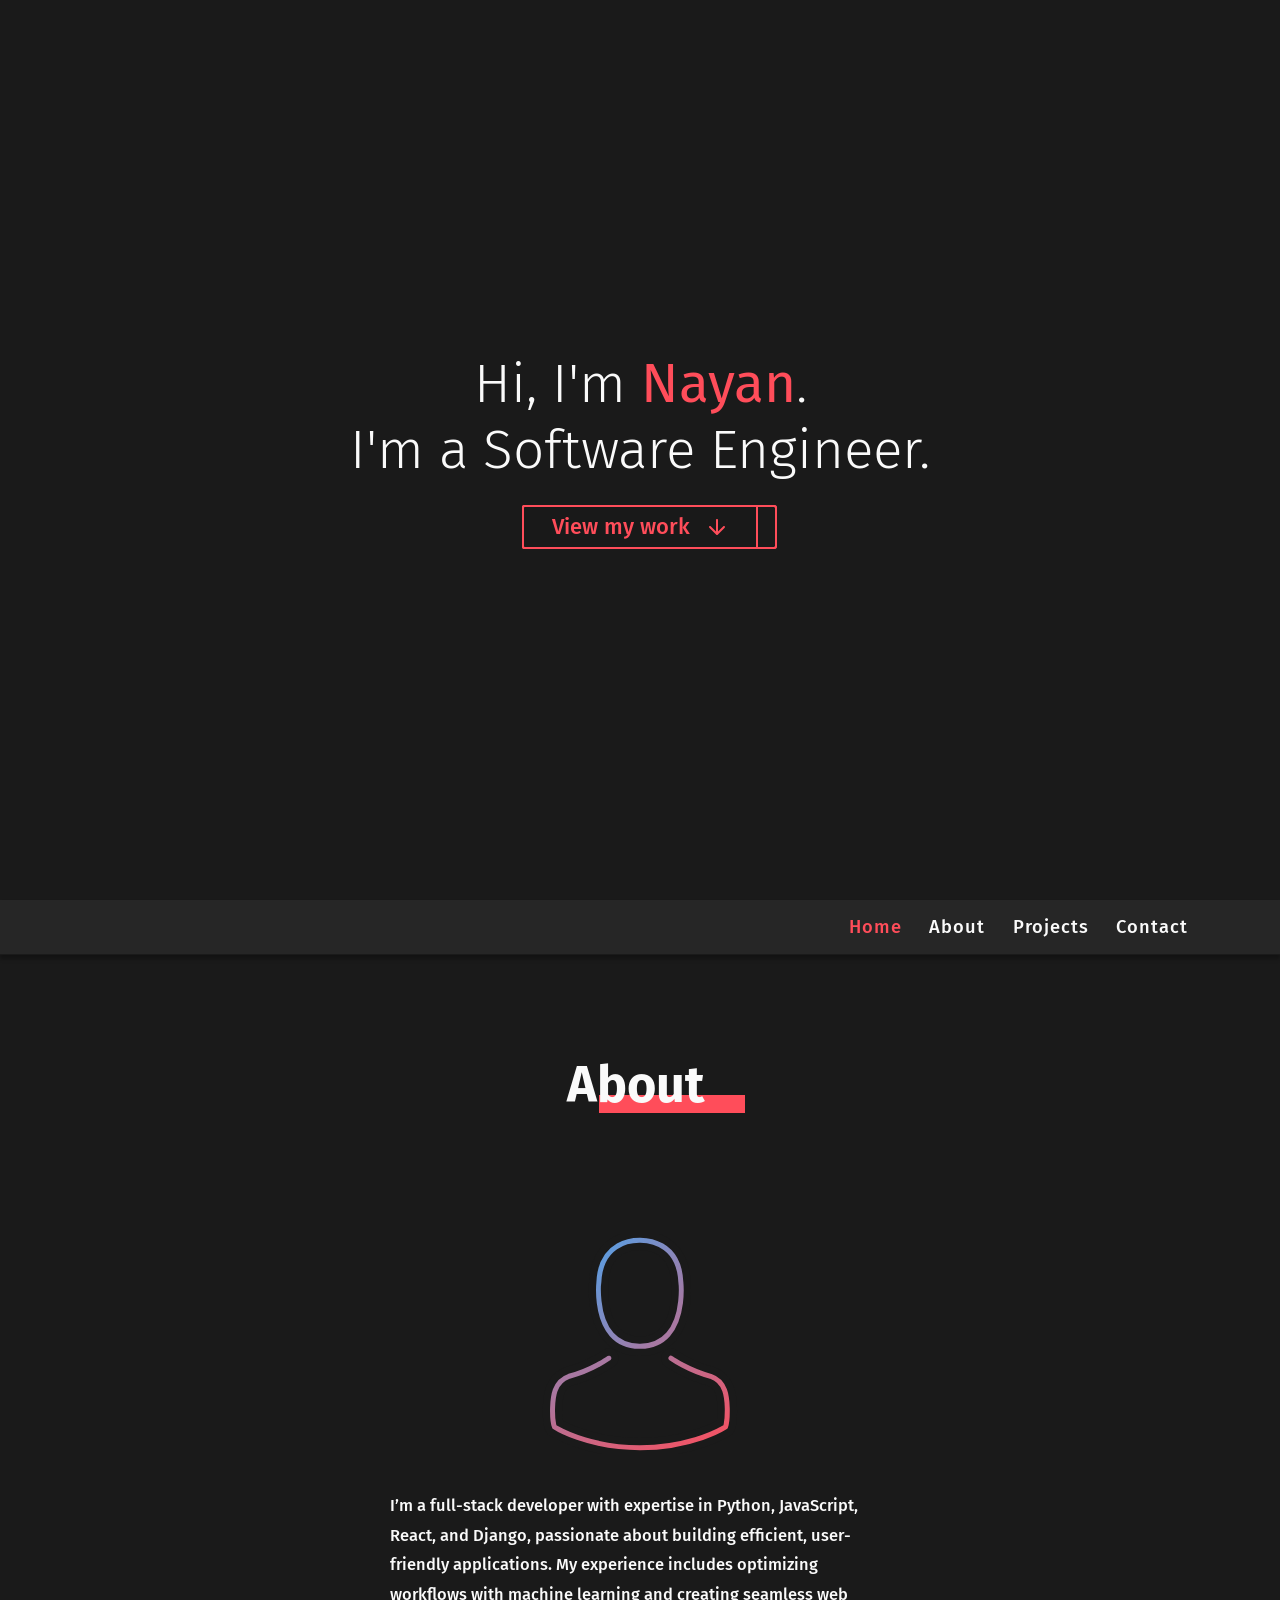
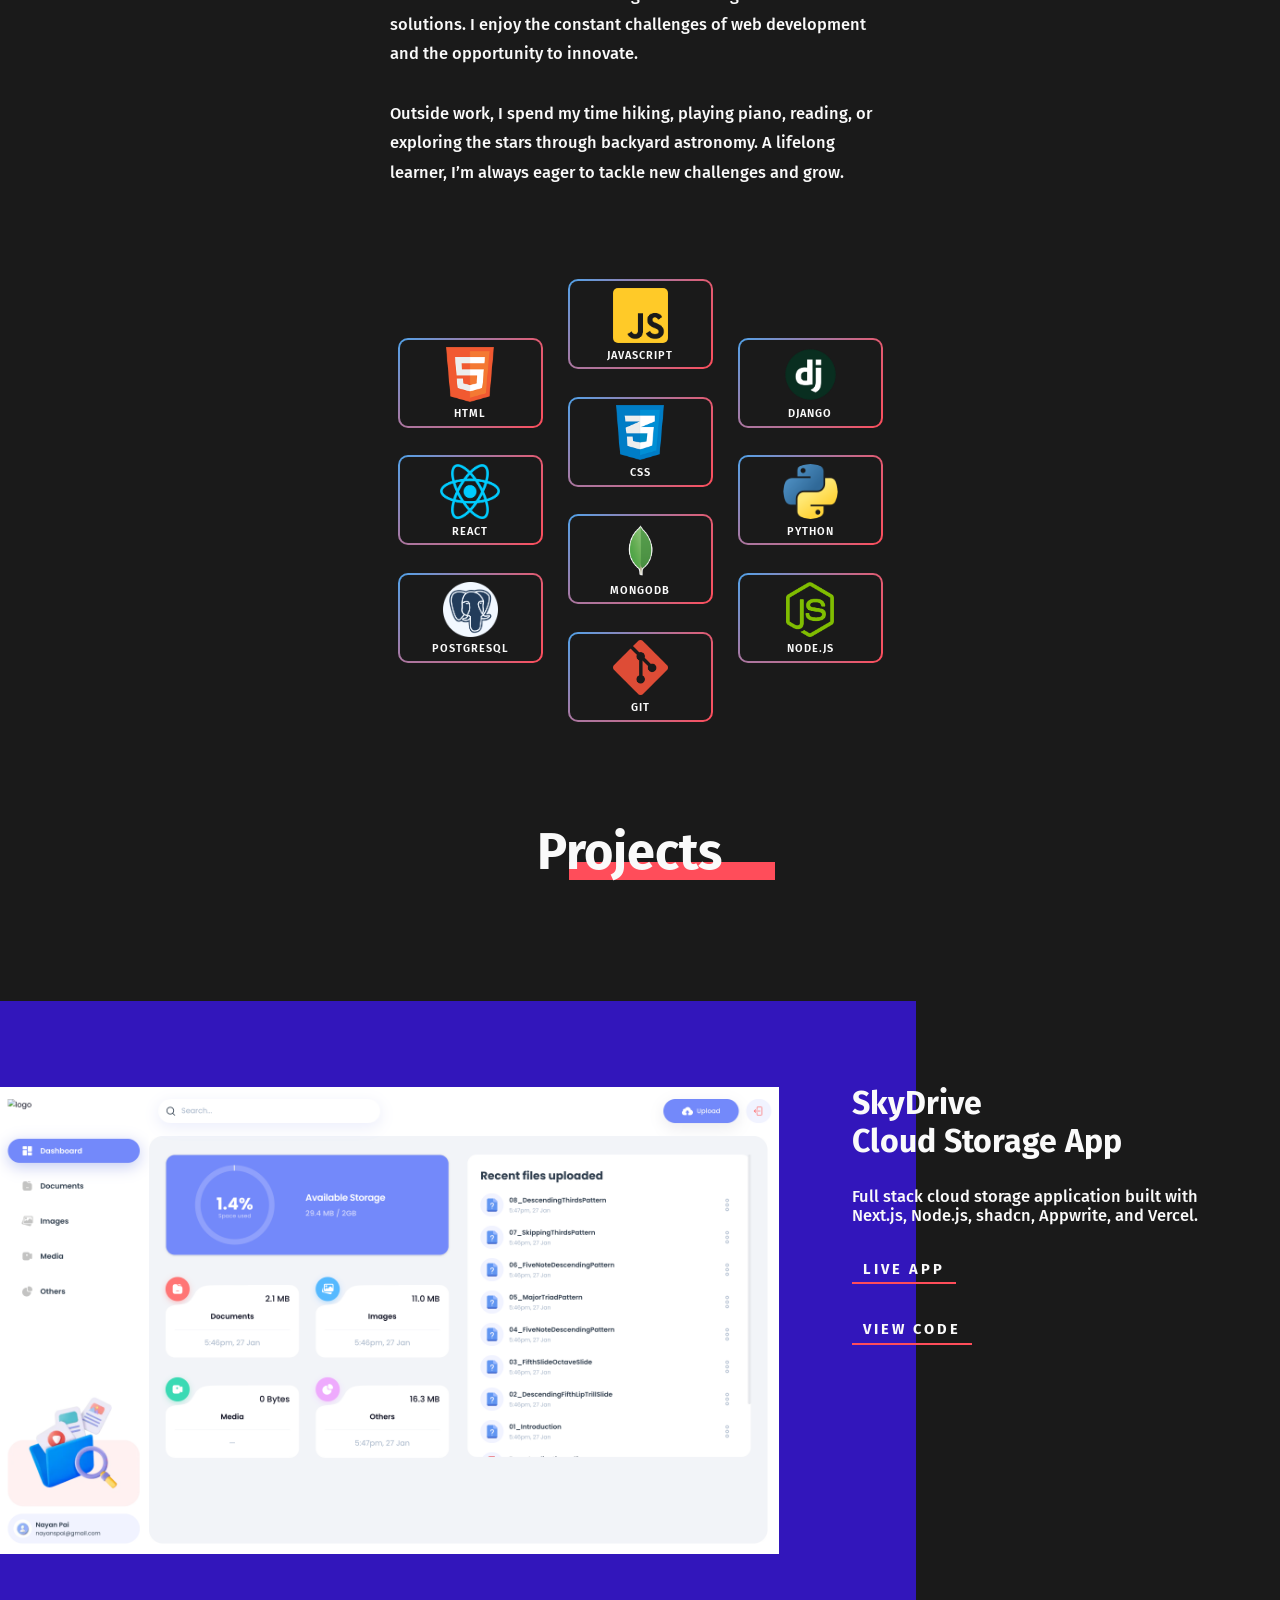
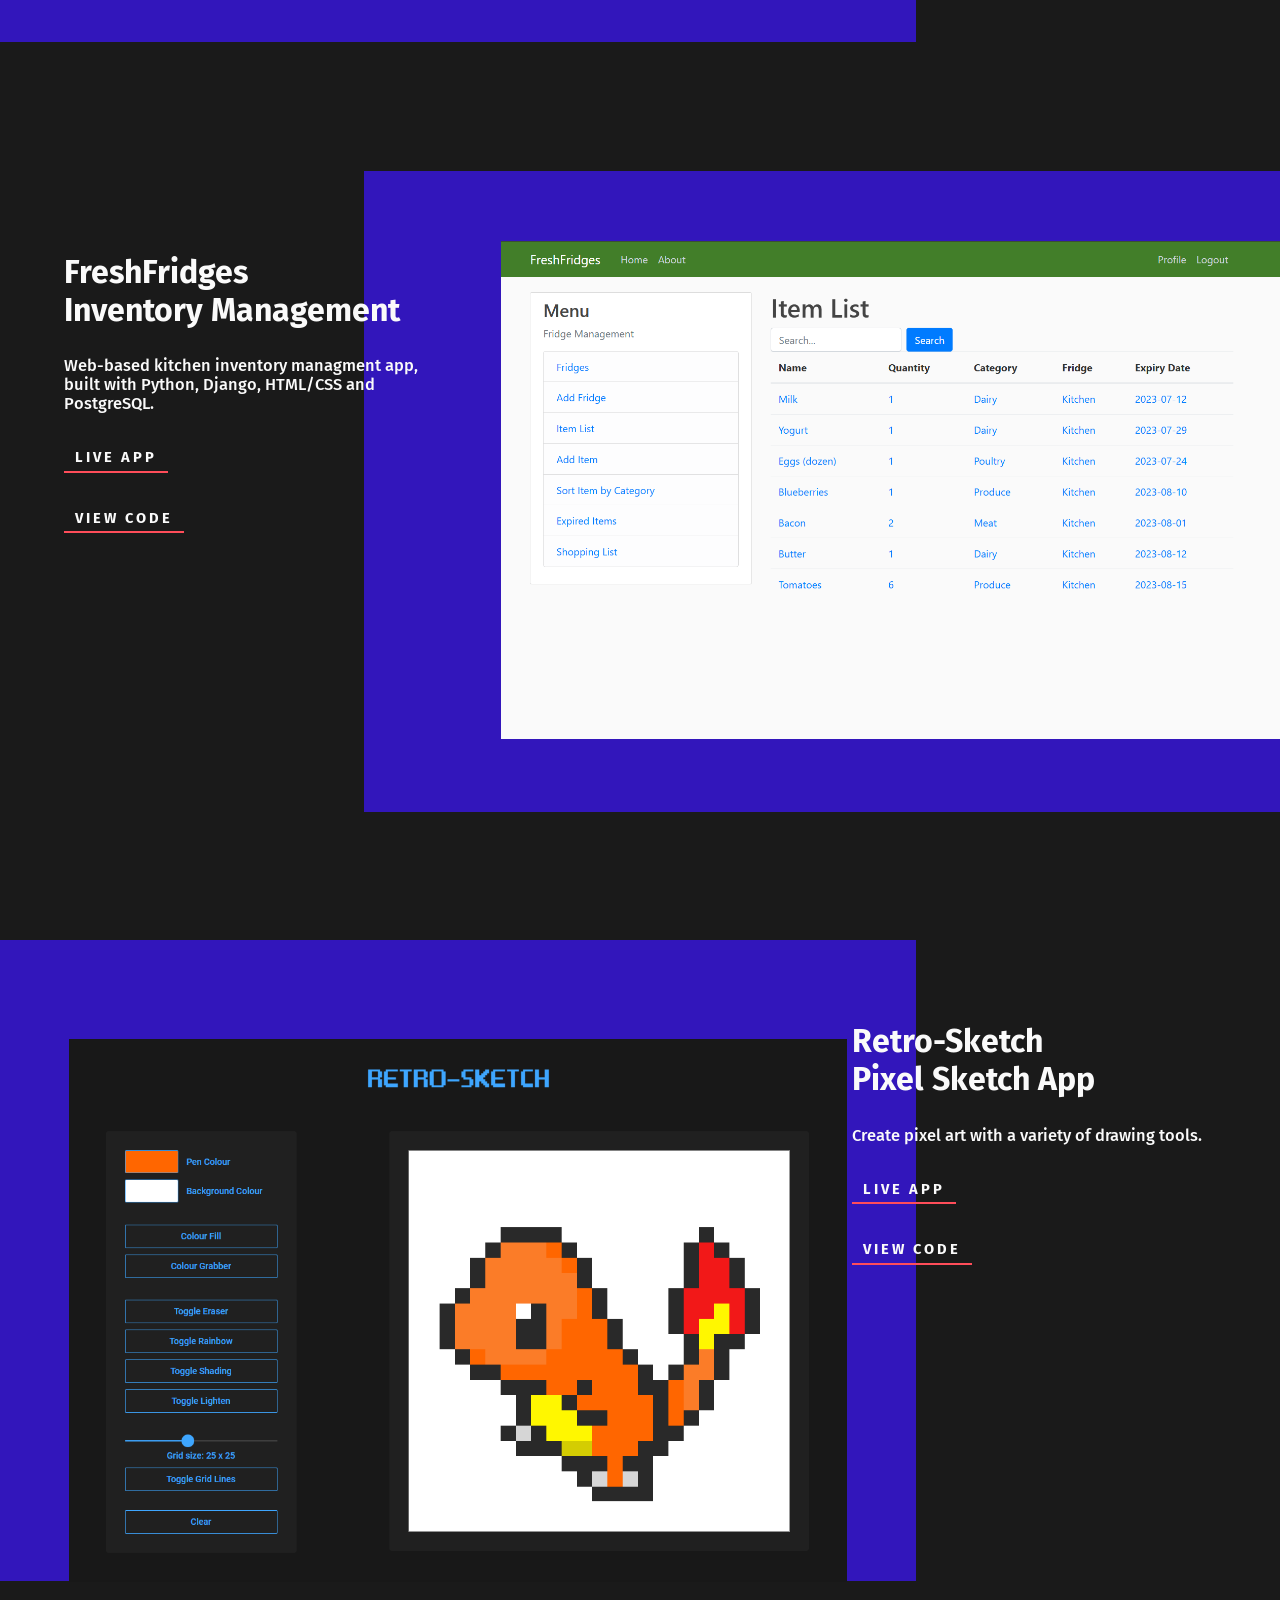
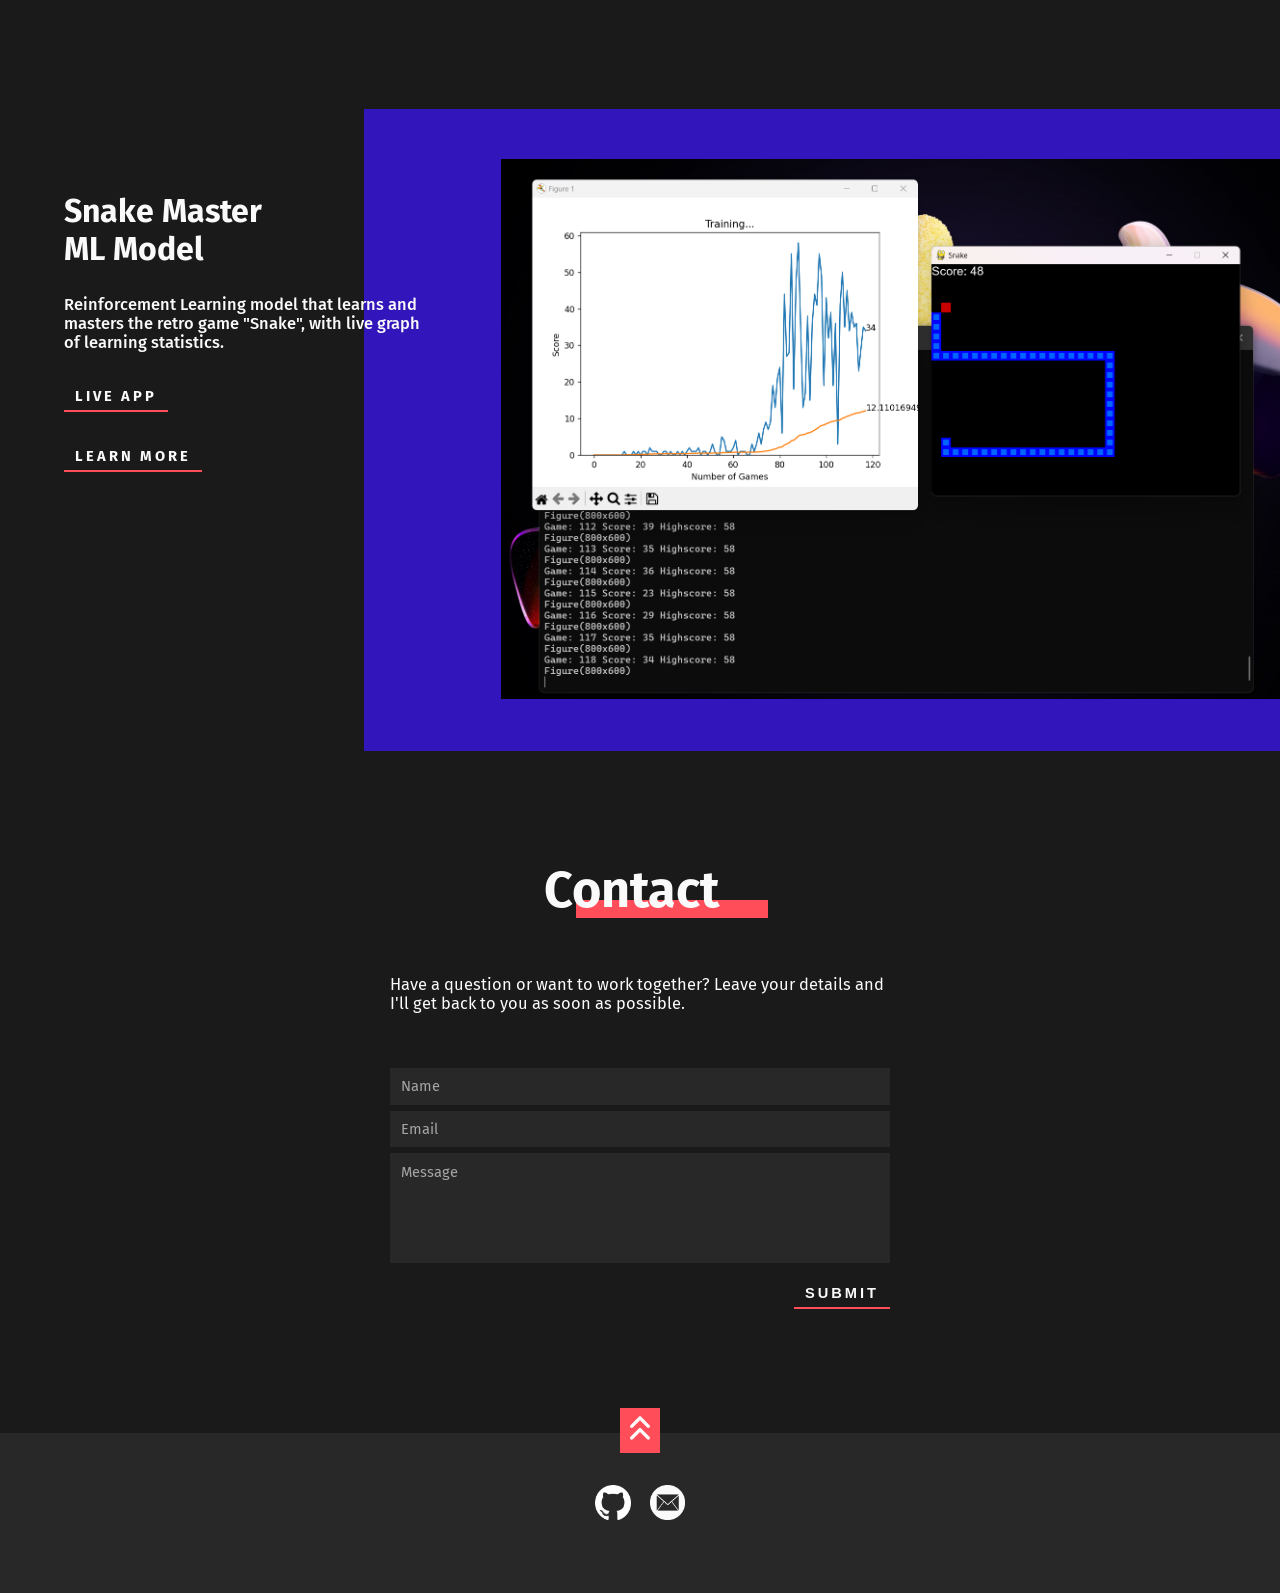
==== commit 89cda05f: "Update projects.html" ====
--- a/index.html
+++ b/index.html
@@ -153,20 +153,20 @@
   <!-- Project 1 -->
   <div class="project project-left">
     
-    <a href="https://lifeinvadersocial.herokuapp.com/" target="_blank">
+    <a href="skydrive-cloud-storage.vercel.app" target="_blank">
       <div class="project__image-container weather">
         <div class="project__image-image">
-          <img src="imgs/lifeinvader.png" alt="" /></div>
+          <img src="imgs/skydrive-screenshot.png" alt="" /></div>
       </div>
     </a>
     
     <div class="project__info">
-      <h3 class="project__title">lifeinvader<br />Social Media App</h3>
-      <p class="project__description">Full stack social media application built with React, Node.js, Express.js, MongoDB, Socket.io and AWS S3.</p>
+      <h3 class="project__title">SkyDrive<br />Cloud Storage App</h3>
+      <p class="project__description">Full stack cloud storage application built with Next.js, Node.js, shadcn, Appwrite, and Vercel.</p>
       <a href="https://lifeinvadersocial.herokuapp.com/" target="_blank">
         <div class="project__live-2">Live App</div>
       </a>
-      <a href="" target="_blank">
+      <a href="https://github.com/painayan18/cloud-storage-app" target="_blank">
         <div class="project__live-2">View Code</div>
       </a>
     </div>
@@ -276,4 +276,4 @@
   </a></div>
   </footer>
 </body>
-</html>+</html>
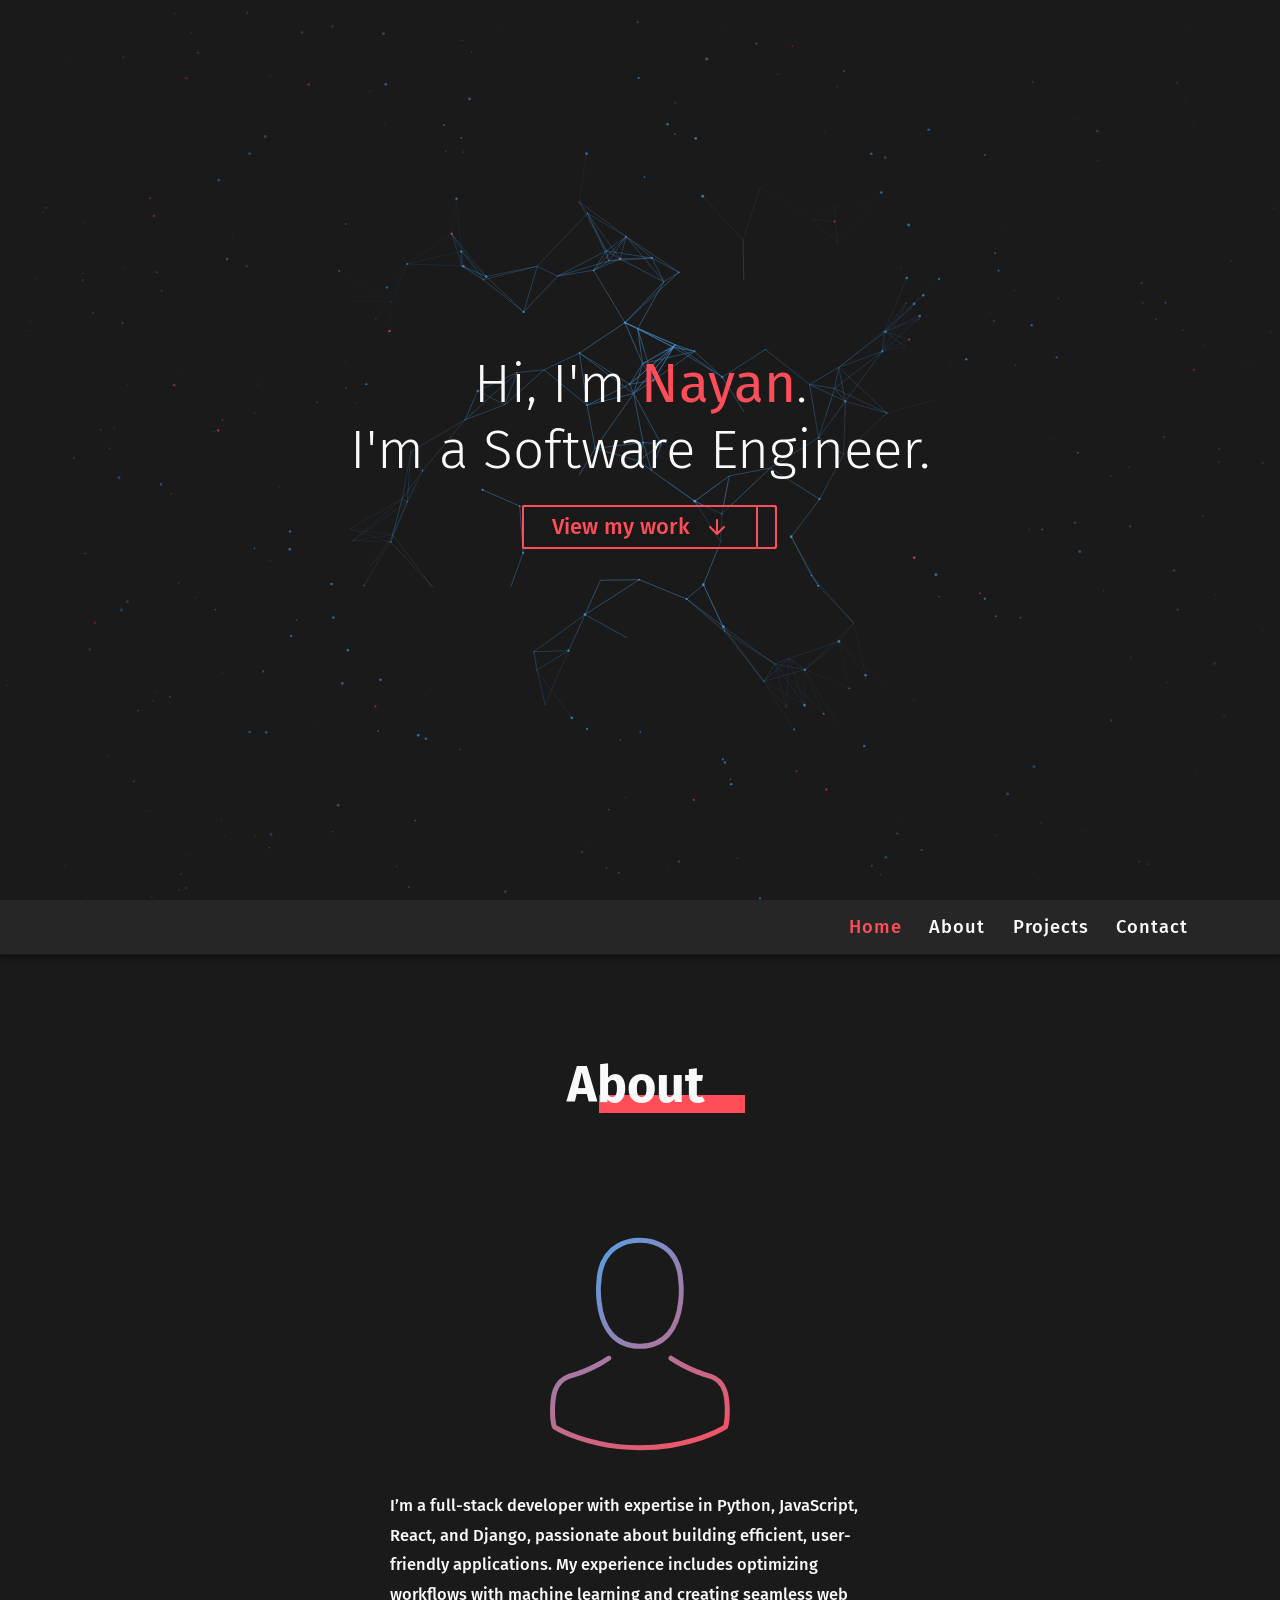
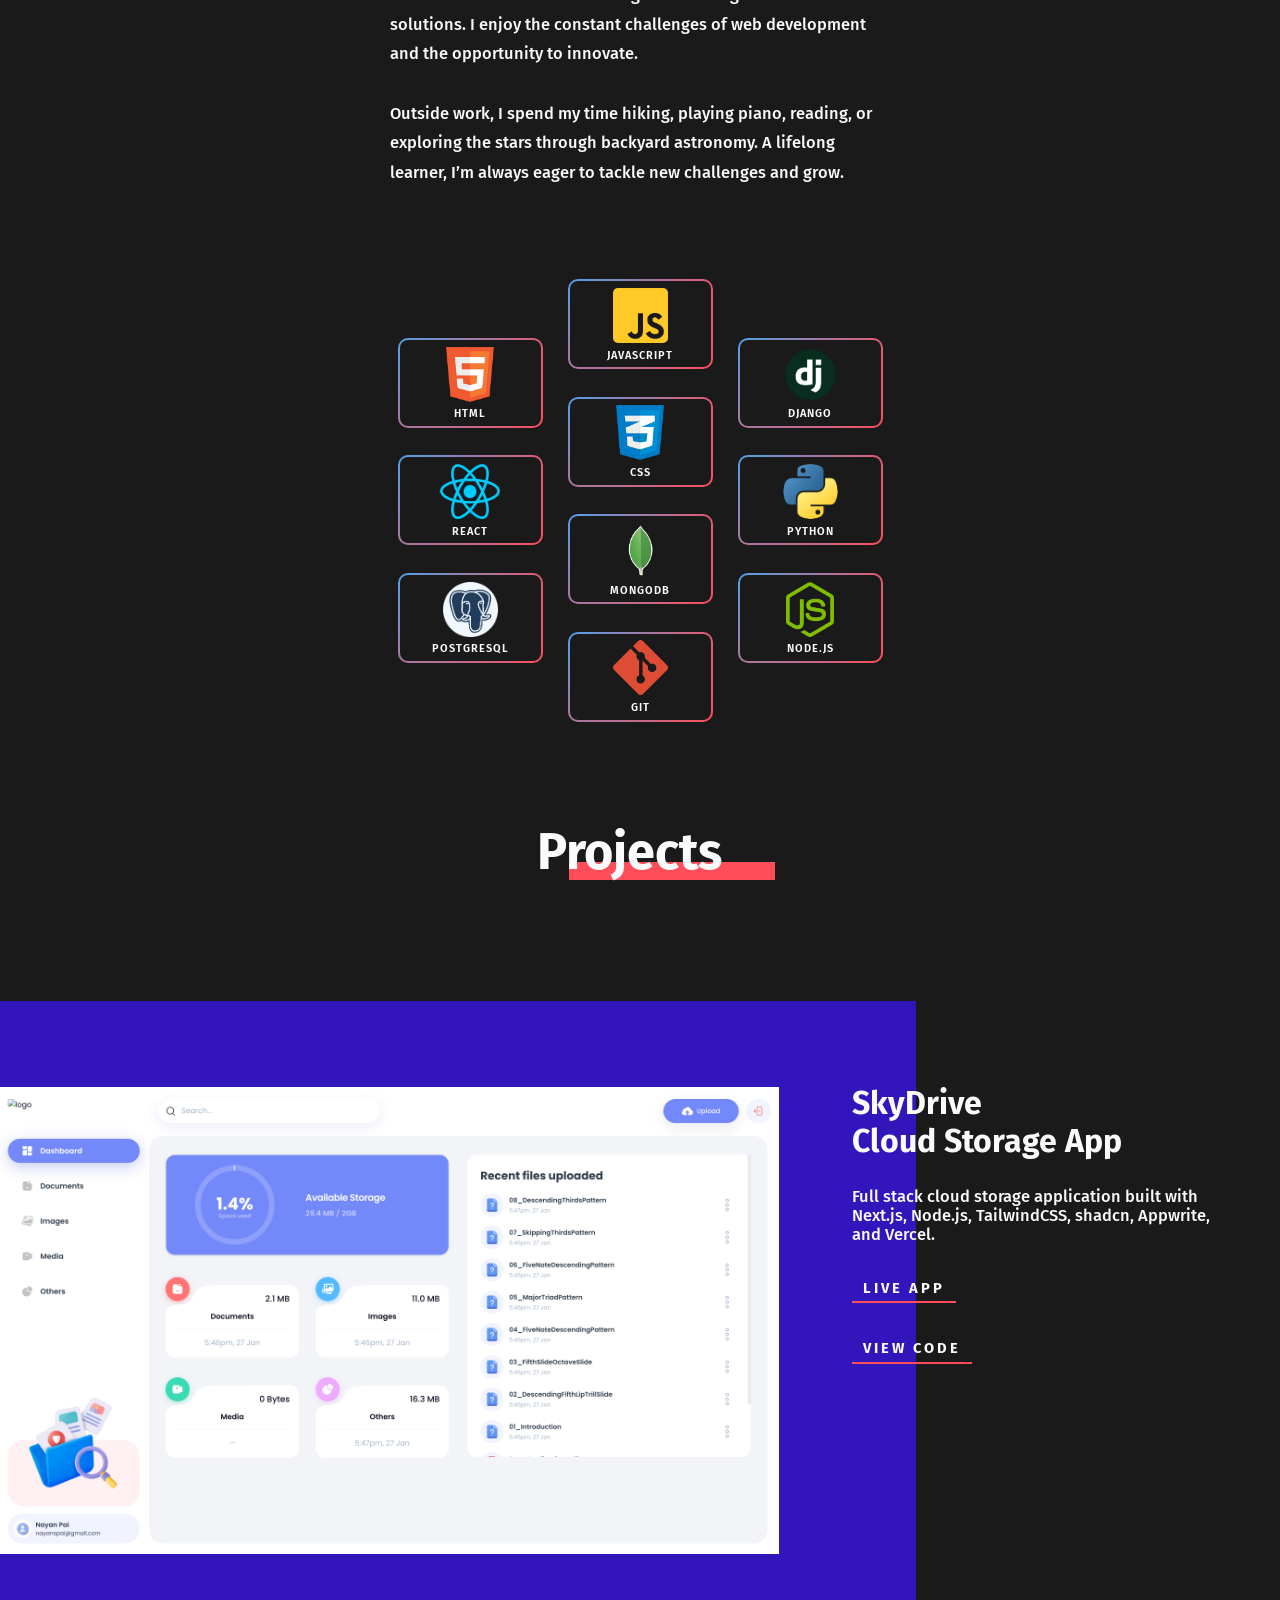
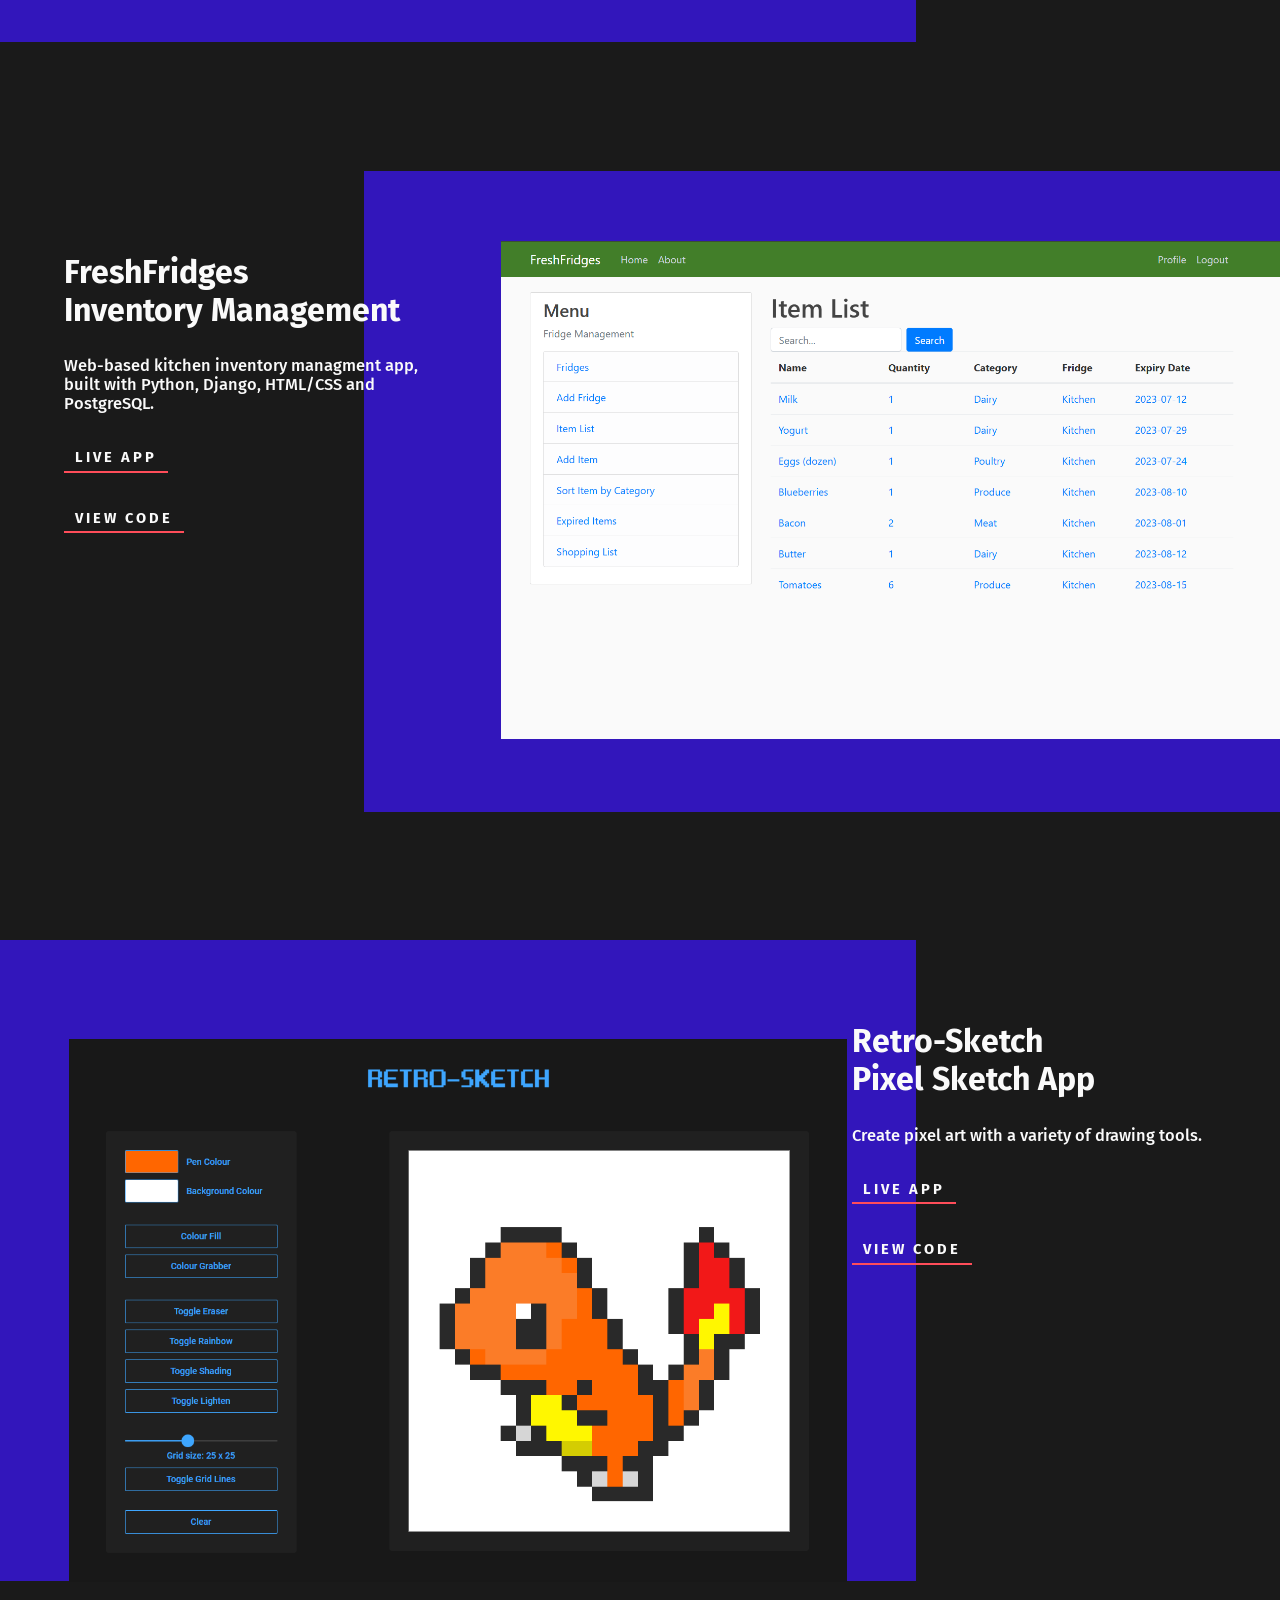
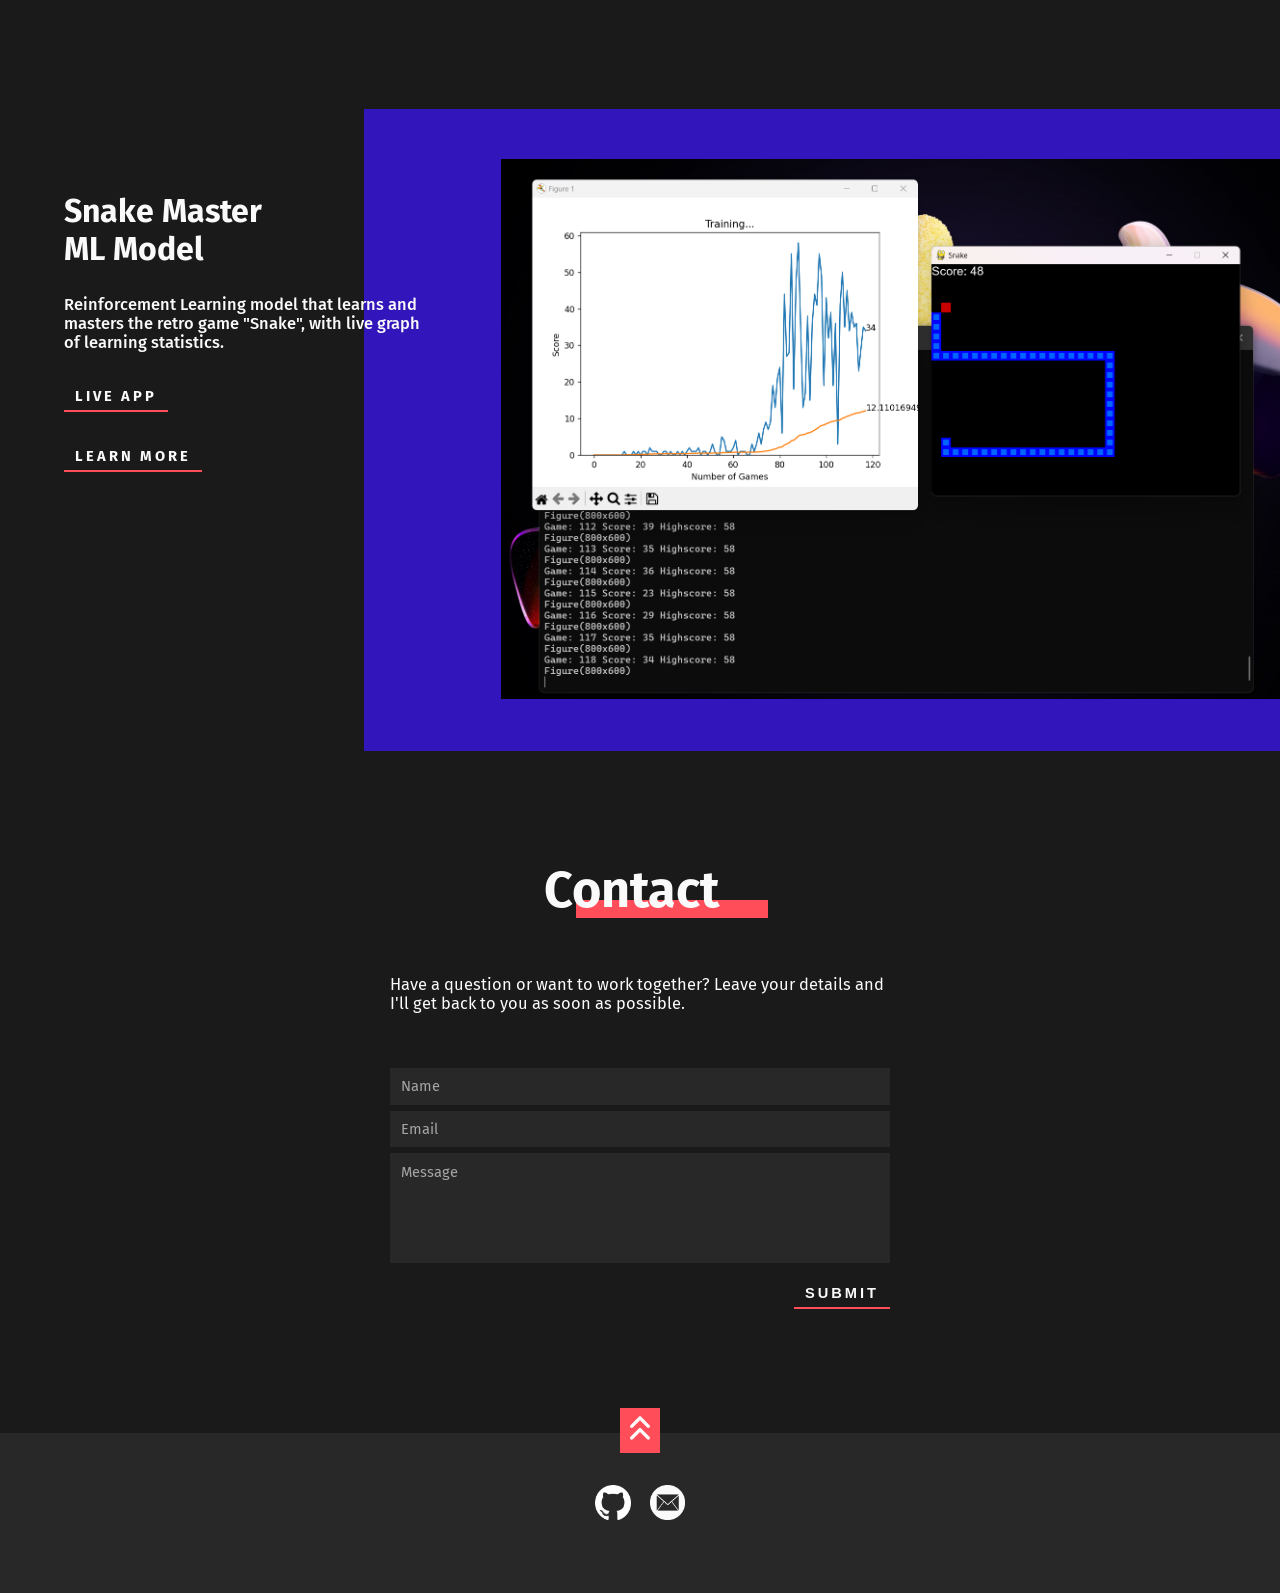
==== commit 6245b122: "Update index.html" ====
--- a/index.html
+++ b/index.html
@@ -153,7 +153,7 @@
   <!-- Project 1 -->
   <div class="project project-left">
     
-    <a href="skydrive-cloud-storage.vercel.app" target="_blank">
+    <a href="https://skydrive-cloud-storage.vercel.app" target="_blank">
       <div class="project__image-container weather">
         <div class="project__image-image">
           <img src="imgs/skydrive-screenshot.png" alt="" /></div>
@@ -162,8 +162,8 @@
     
     <div class="project__info">
       <h3 class="project__title">SkyDrive<br />Cloud Storage App</h3>
-      <p class="project__description">Full stack cloud storage application built with Next.js, Node.js, shadcn, Appwrite, and Vercel.</p>
-      <a href="https://lifeinvadersocial.herokuapp.com/" target="_blank">
+      <p class="project__description">Full stack cloud storage application built with Next.js, Node.js, TailwindCSS, shadcn, Appwrite, and Vercel.</p>
+      <a href="https://skydrive-cloud-storage.vercel.app" target="_blank">
         <div class="project__live-2">Live App</div>
       </a>
       <a href="https://github.com/painayan18/cloud-storage-app" target="_blank">
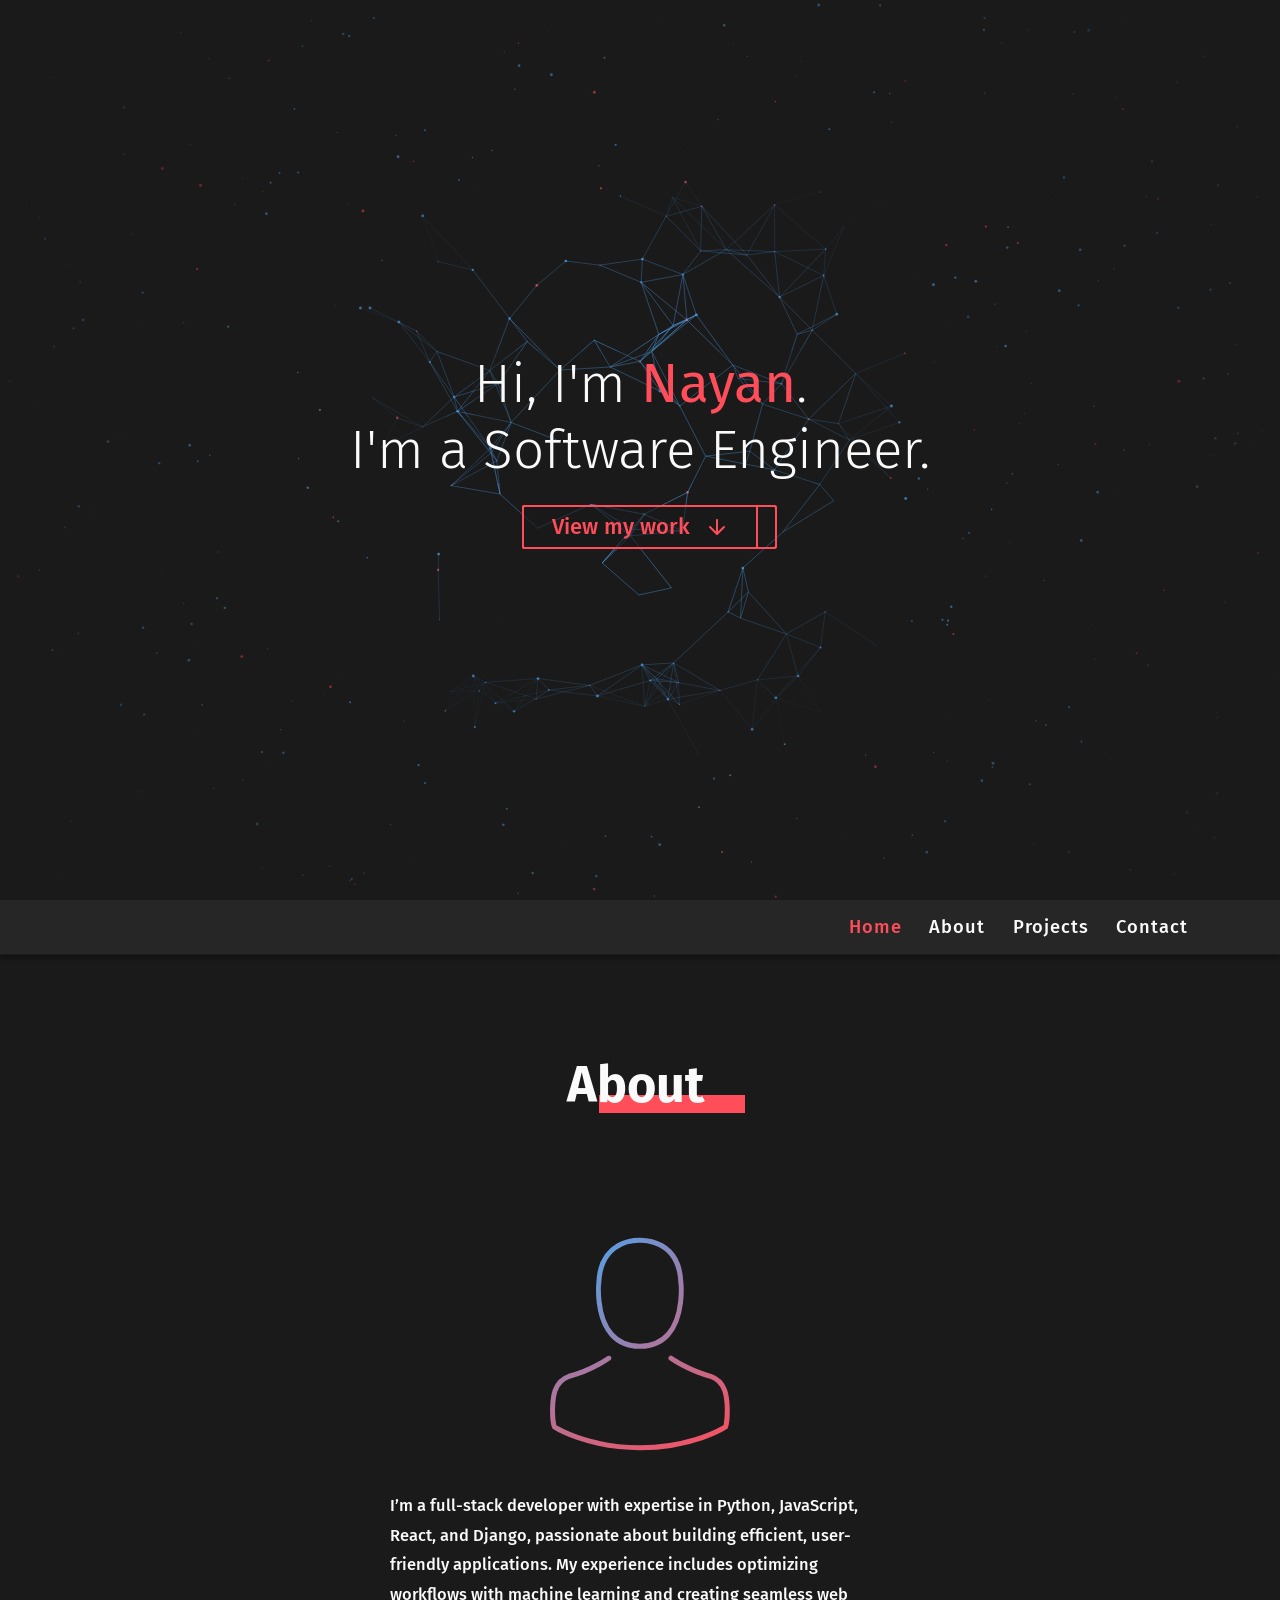
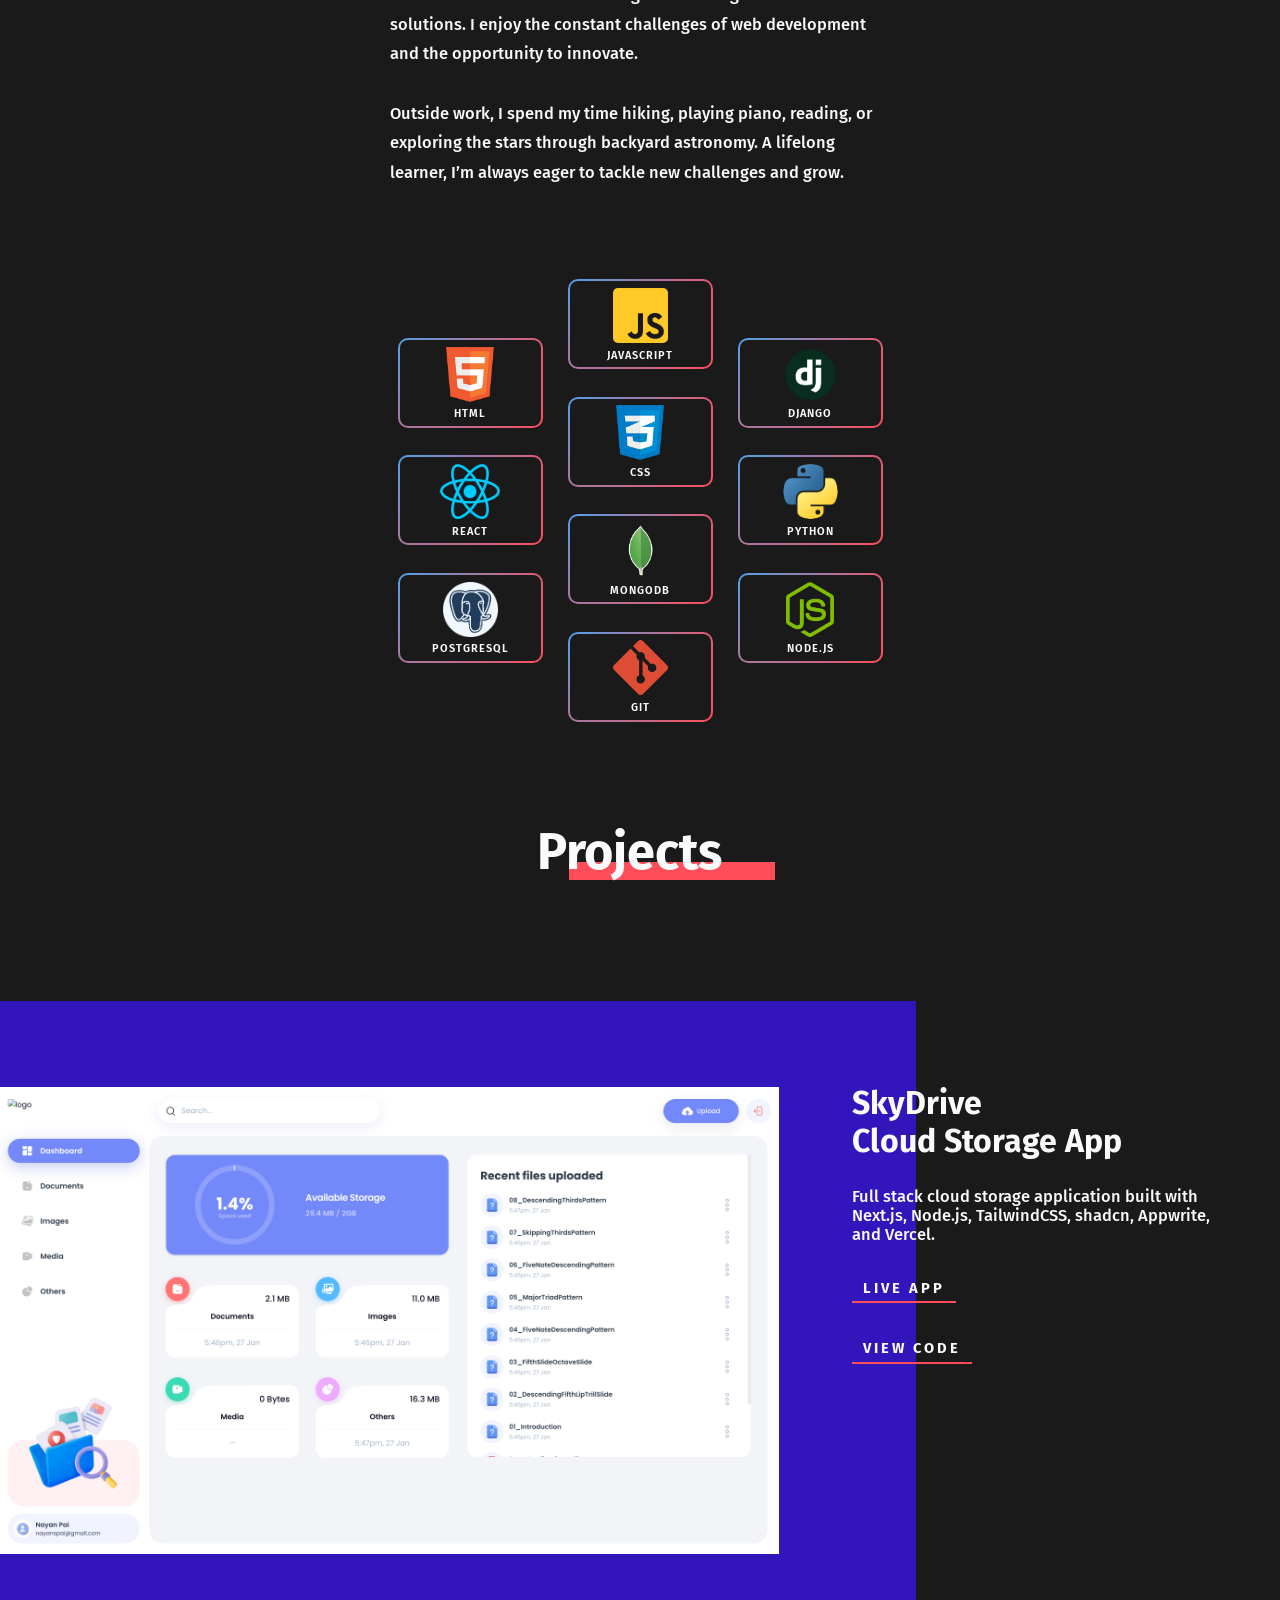
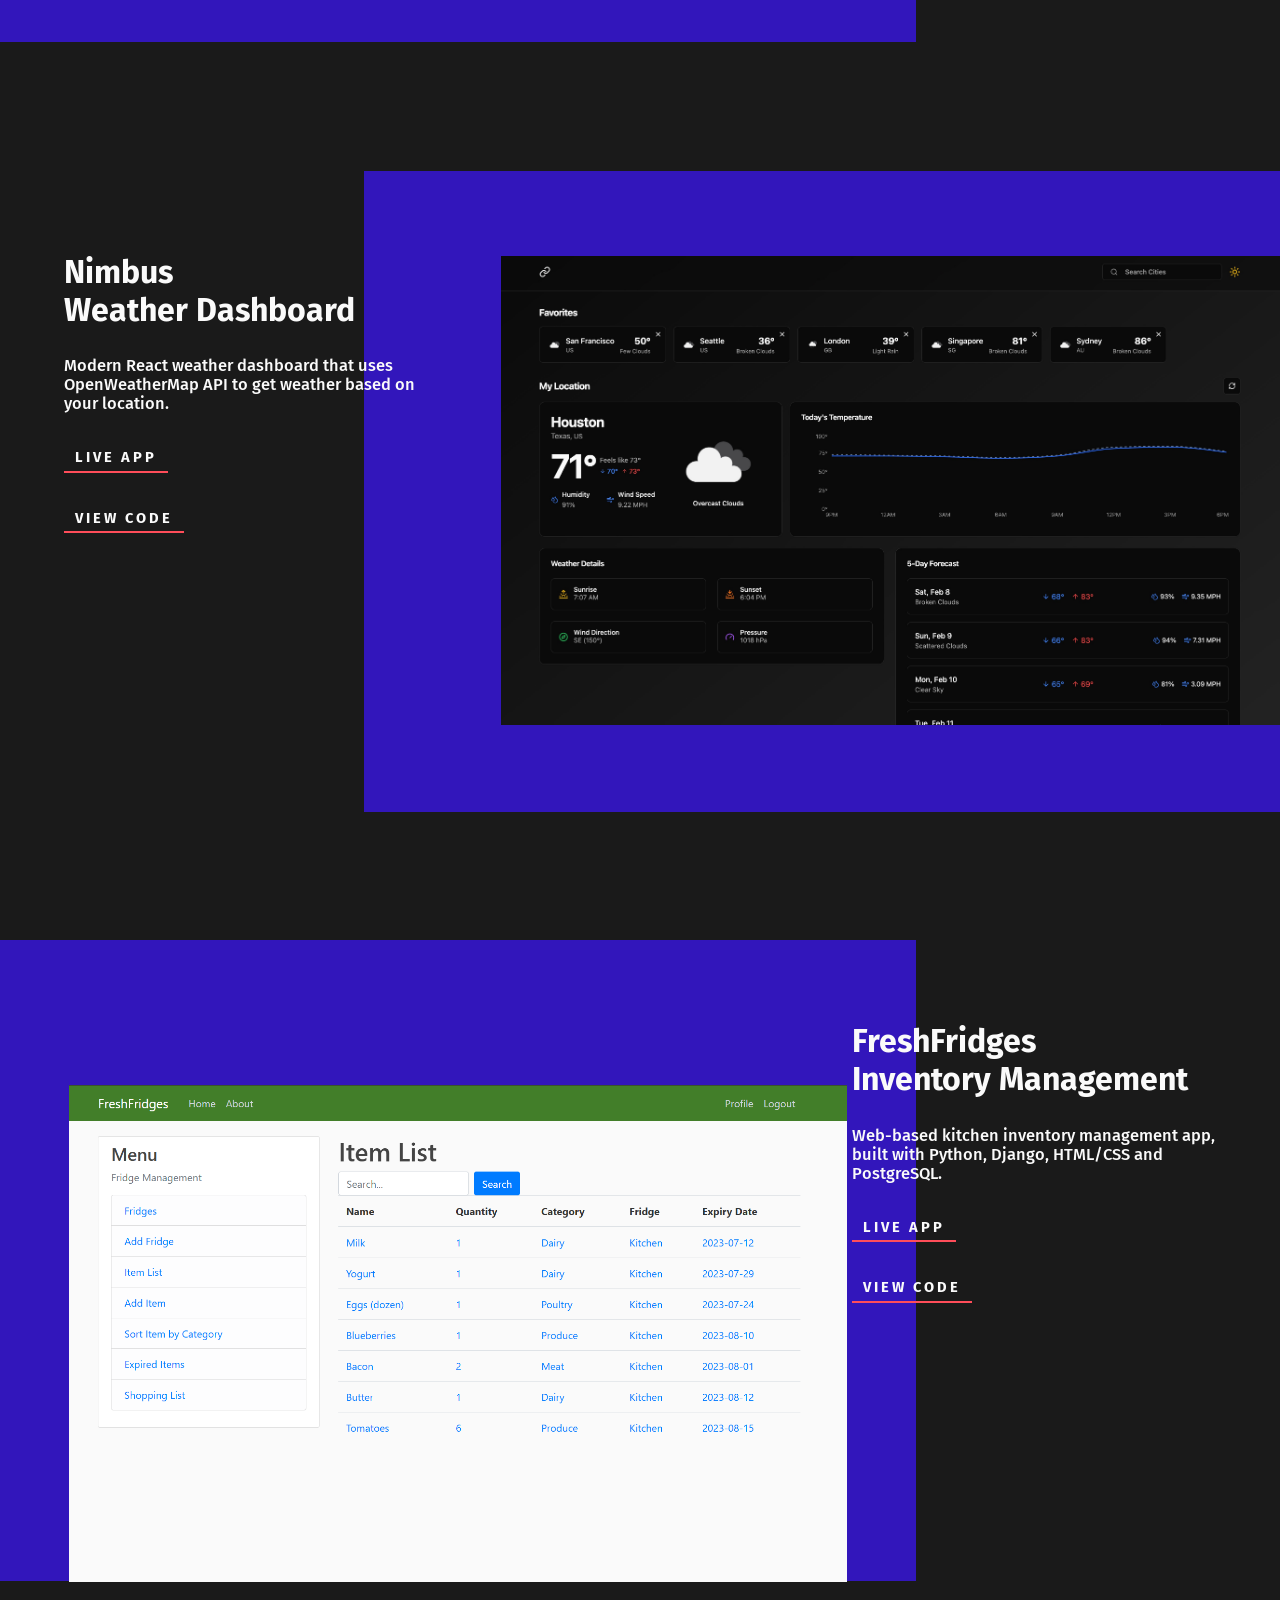
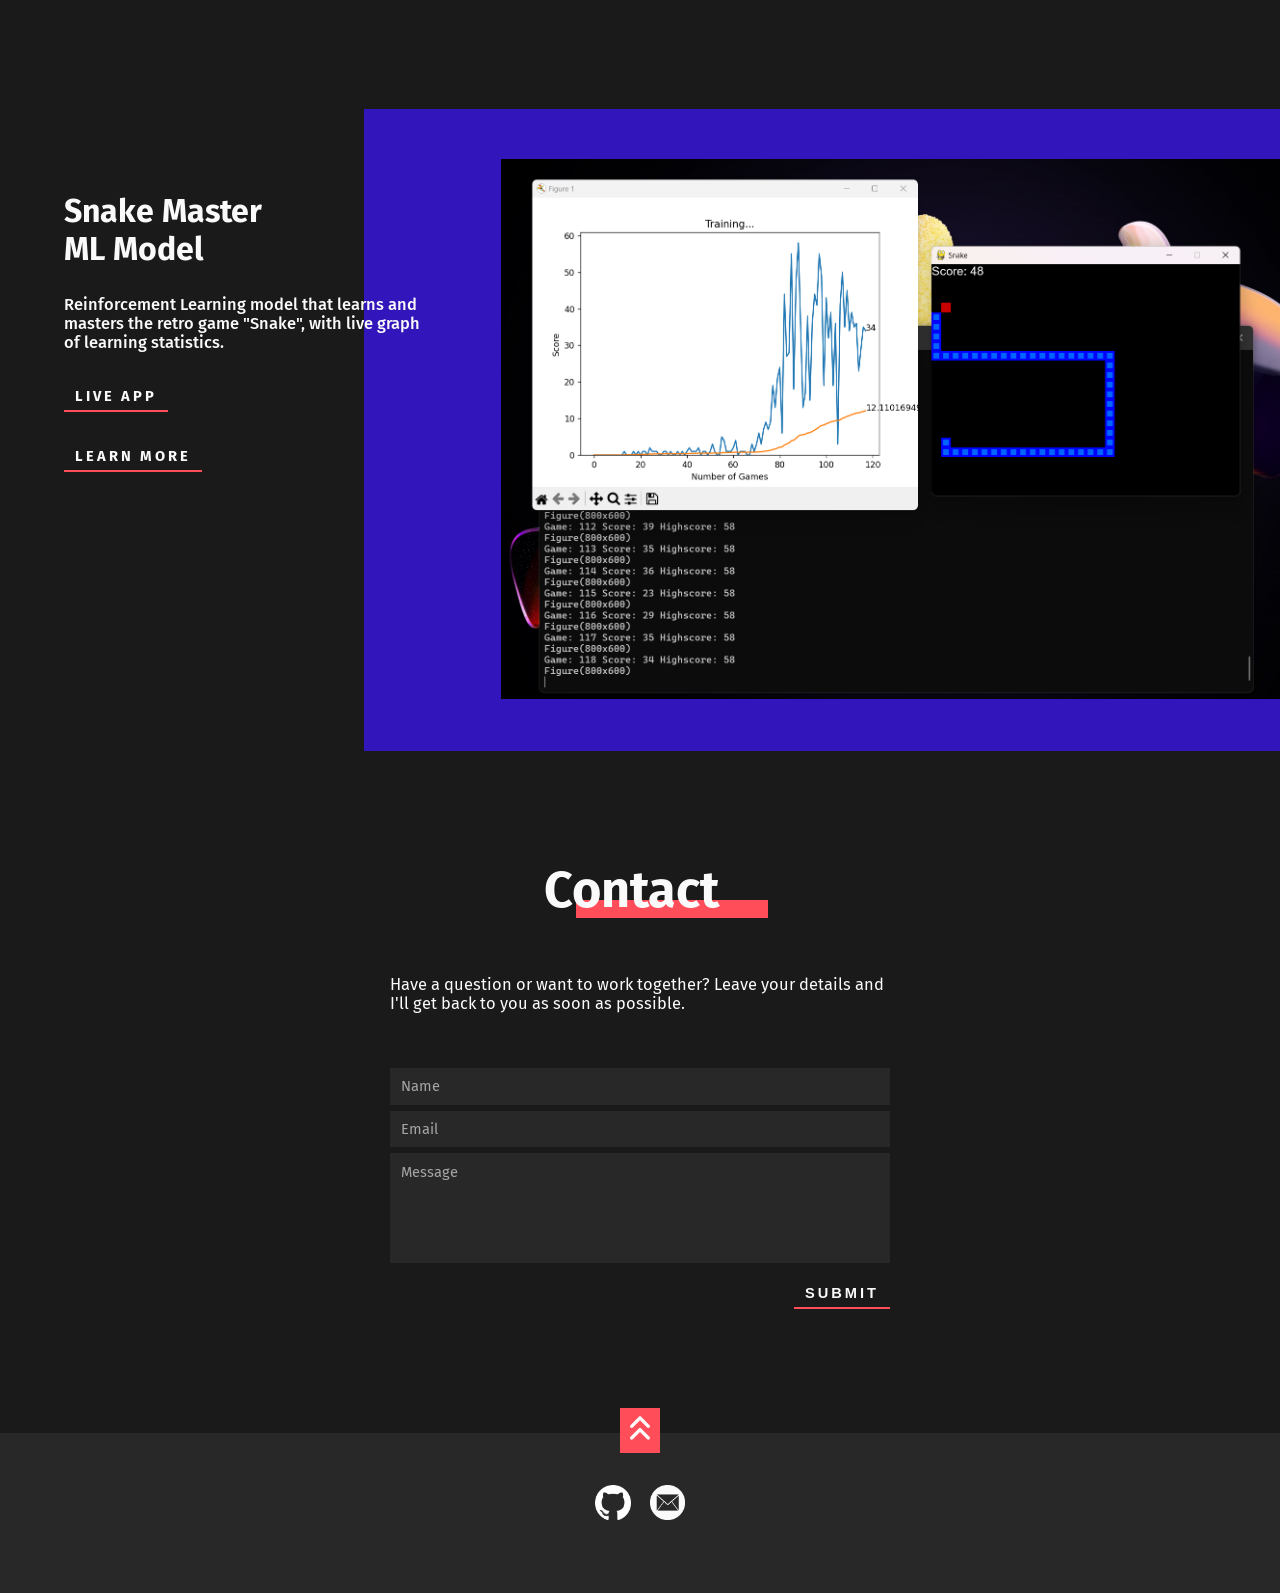
==== commit e7445583: "added project 2" ====
--- a/index.html
+++ b/index.html
@@ -175,39 +175,39 @@
   <!-- Project 2 -->
   <div class="project project-right">
     <div class="project__info">
+      <h3 class="project__title">Nimbus<br />Weather Dashboard</h3>
+      <p class="project__description">Modern React weather dashboard that uses OpenWeatherMap API to get weather based on your location.</p>
+        <a href="https://nimbus.nayanpai.net/" target="_blank">
+          <div class="project__live-2">Live App</div>
+        </a>
+        <a href="https://github.com/painayan18/nimbus-weather" target="_blank">
+          <div class="project__live-2">View Code</div>
+        </a>
+    </div>
+
+    <a href="https://nimbus.nayanpai.net/" target="_blank">
+      <div class="project__image-container todo">
+        <div class="project__image-image">
+          <img src="imgs/nimbus.jpeg" alt="" />
+        </div>
+      </div>
+    </a>
+  </div>
+
+  <!-- Project 3 -->
+  <div class="project project-left">
+    <a href="https://nayanpai.net/freshfridges" target="_blank">
+      <div class="project__image-container retro">
+        <div class="project__image-image"><img src="imgs/fridge.png" alt="" /></div>
+      </div>
+    </a>
+    <div class="project__info">
       <h3 class="project__title">FreshFridges<br />Inventory Management</h3>
-      <p class="project__description">Web-based kitchen inventory managment app, built with Python, Django, HTML/CSS and PostgreSQL.</p>
+        <p class="project__description">Web-based kitchen inventory management app, built with Python, Django, HTML/CSS and PostgreSQL.</p>
         <a href="https://nayanpai.net/freshfridges" target="_blank">
           <div class="project__live-2">Live App</div>
         </a>
         <a href="https://github.com/adhikarisarthak/fridgemanagement" target="_blank">
-          <div class="project__live-2">View Code</div>
-        </a>
-    </div>
-
-    <a href="https://nextjs-chakra-chatapp-qnhb6dq42-bscottnz.vercel.app/" target="_blank">
-      <div class="project__image-container todo">
-        <div class="project__image-image">
-          <img src="imgs/fridge.png" alt="" />
-        </div>
-      </div>
-    </a>
-  </div>
-
-  <!-- Project 3 -->
-  <div class="project project-left">
-    <a href="https://bscottnz.github.io/esketch/" target="_blank">
-      <div class="project__image-container retro">
-        <div class="project__image-image"><img src="imgs/retro-sketch.png" alt="" /></div>
-      </div>
-    </a>
-    <div class="project__info">
-      <h3 class="project__title">Retro-Sketch<br />Pixel Sketch App</h3>
-        <p class="project__description">Create pixel art with a variety of drawing tools.</p>
-        <a href="https://bscottnz.github.io/esketch/" target="_blank">
-          <div class="project__live-2">Live App</div>
-        </a>
-        <a href="" target="_blank">
           <div class="project__live-2">View Code</div>
         </a>
     </div>
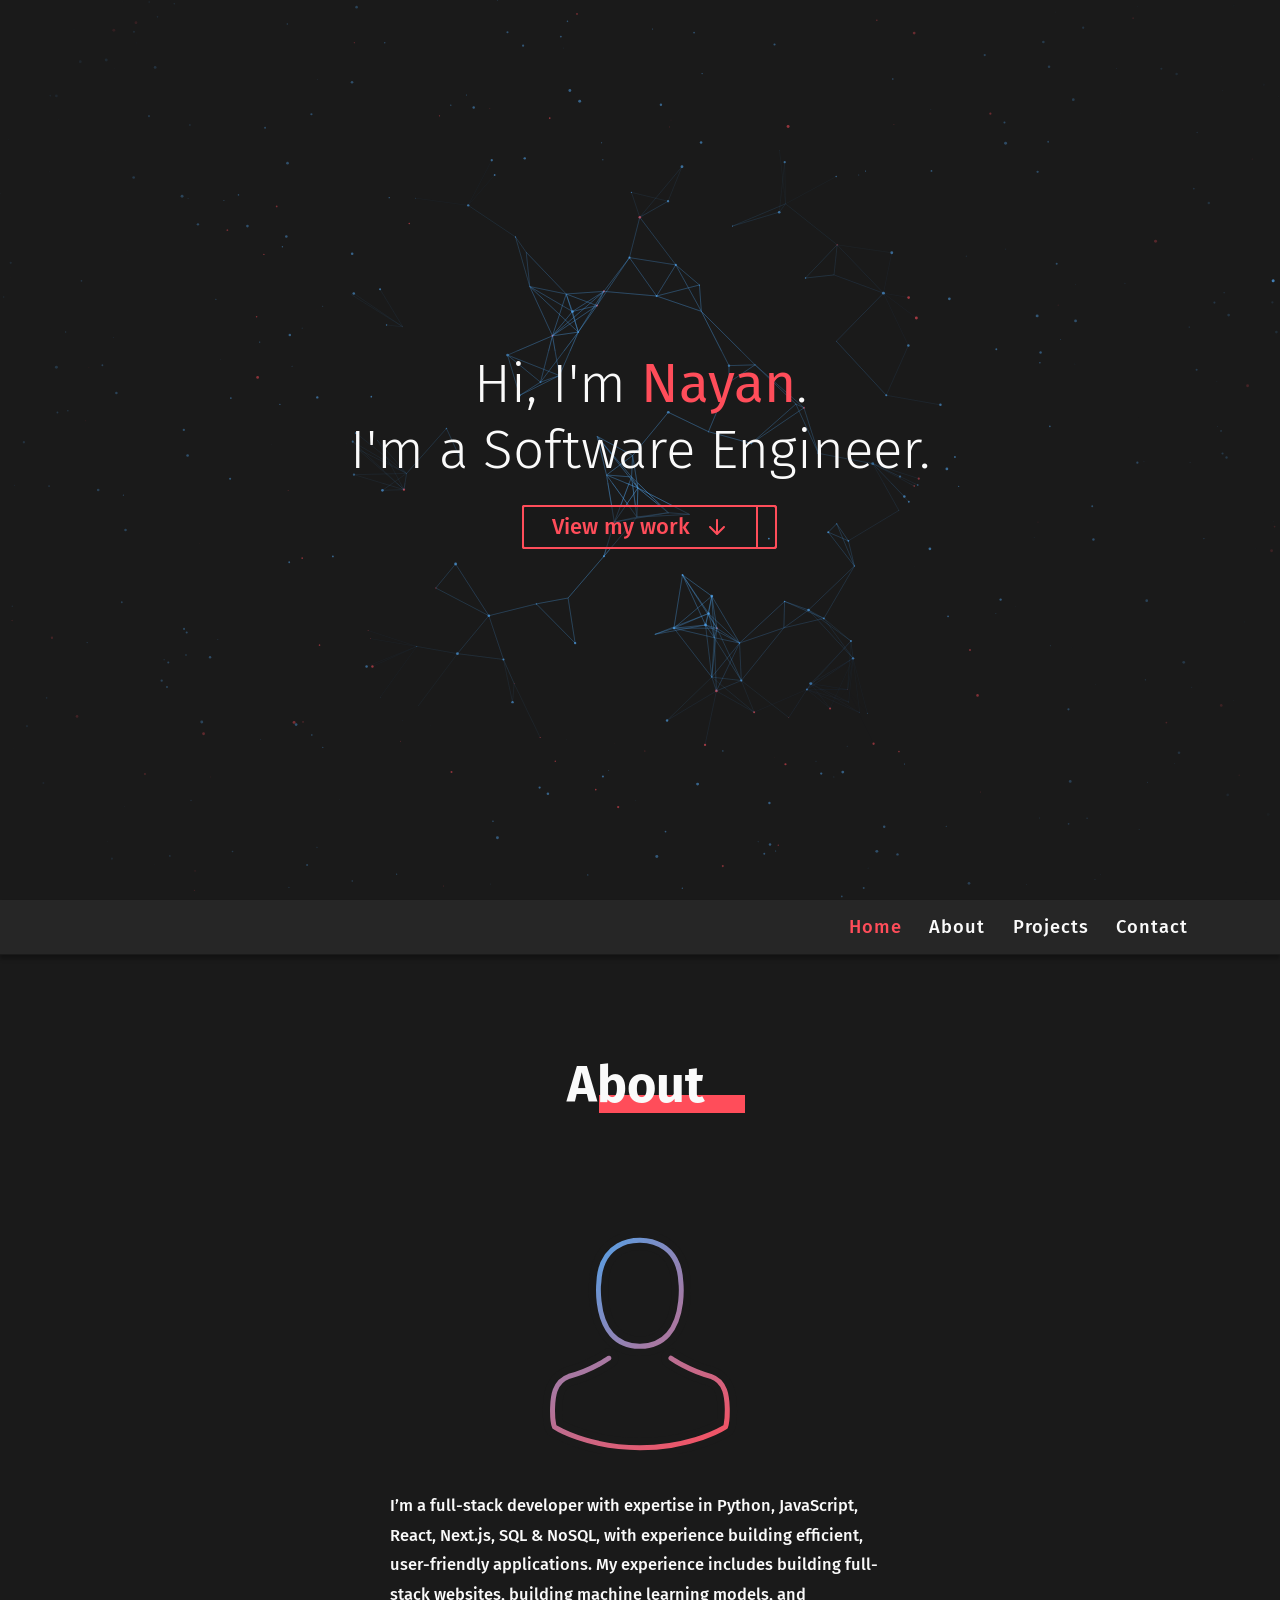
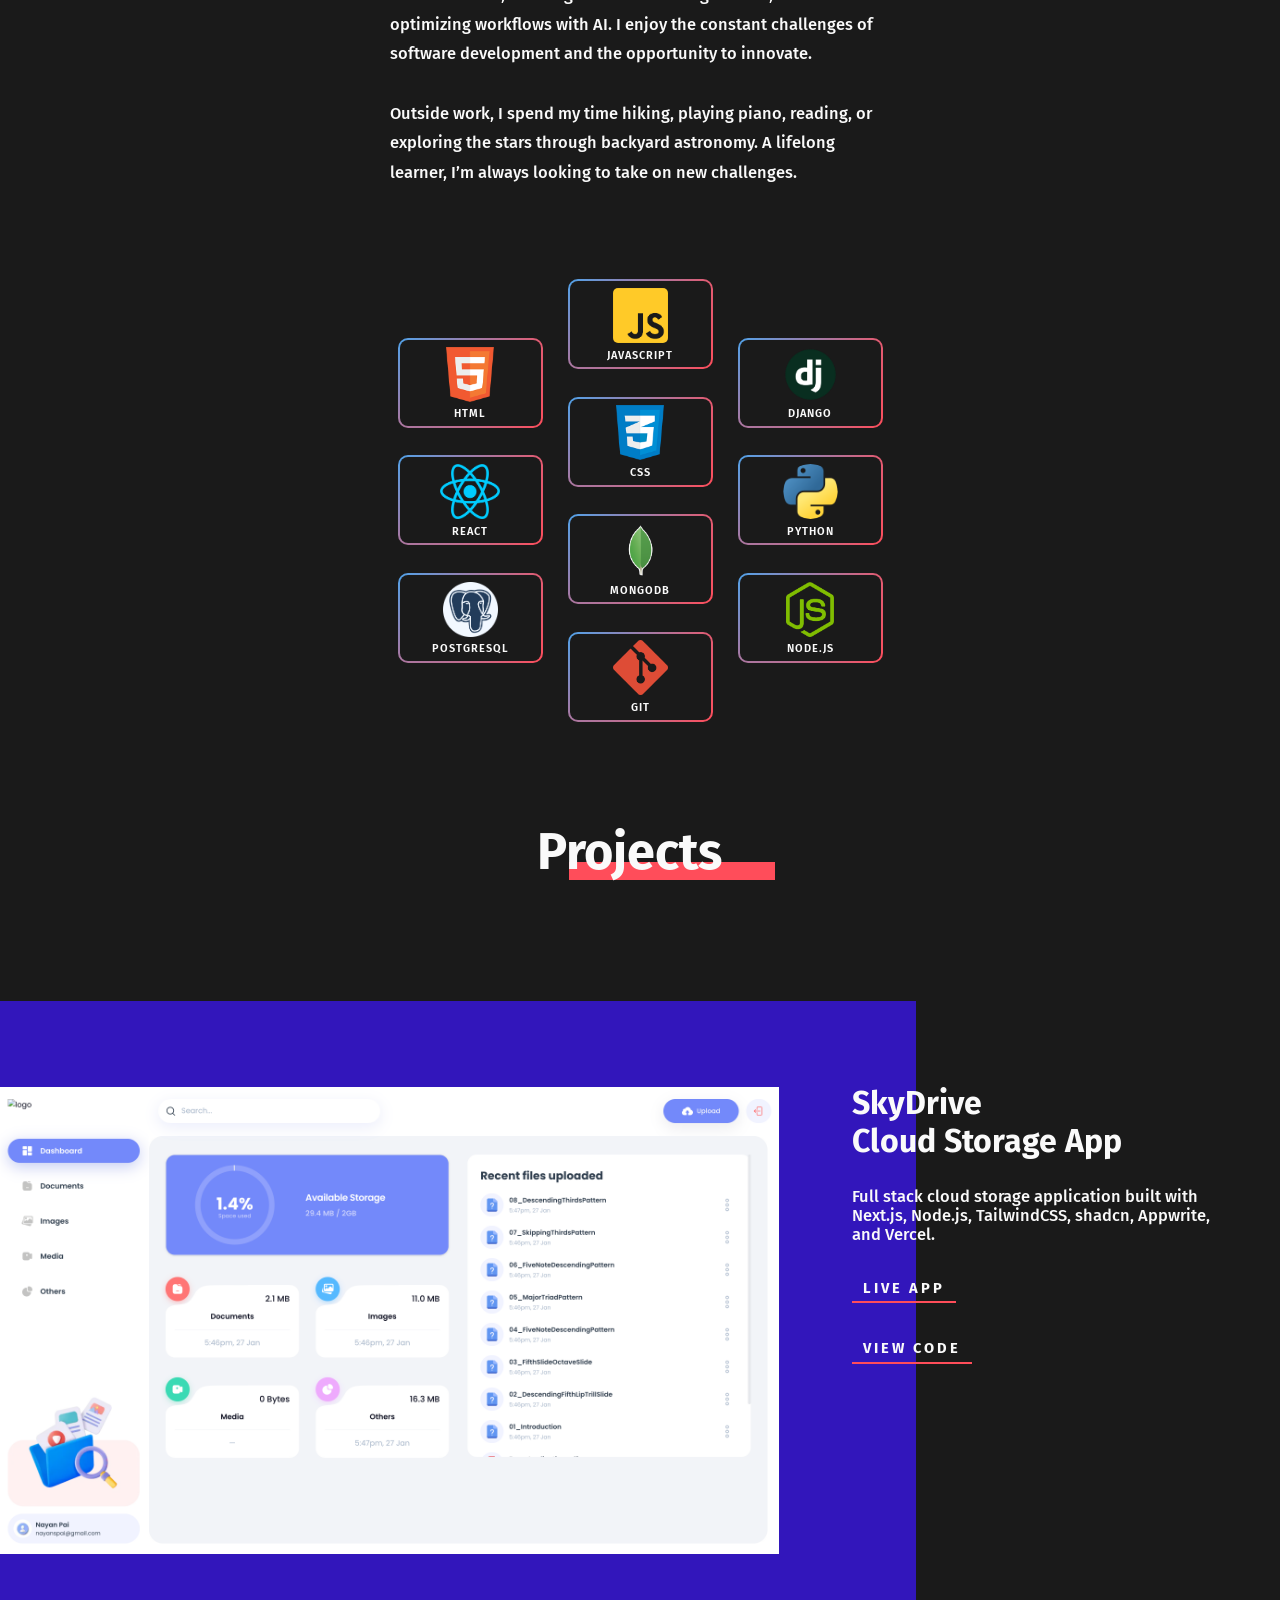
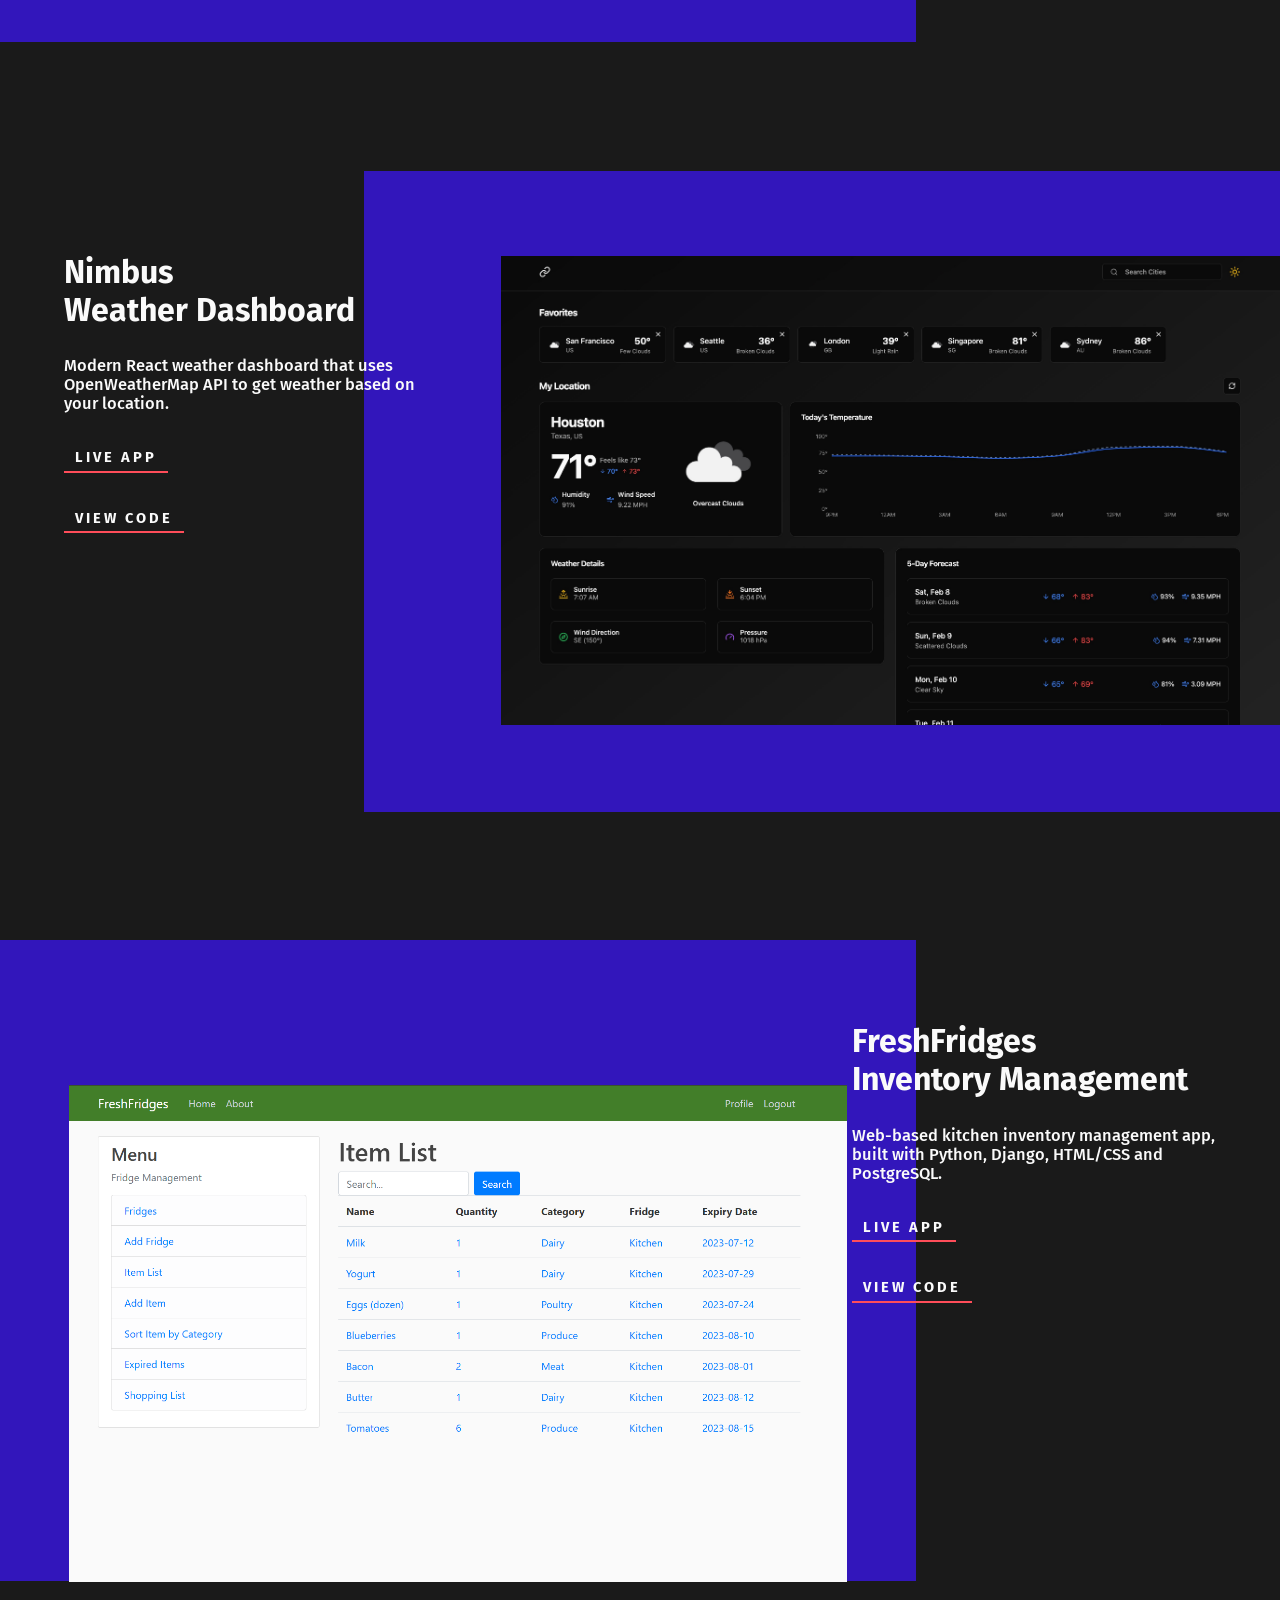
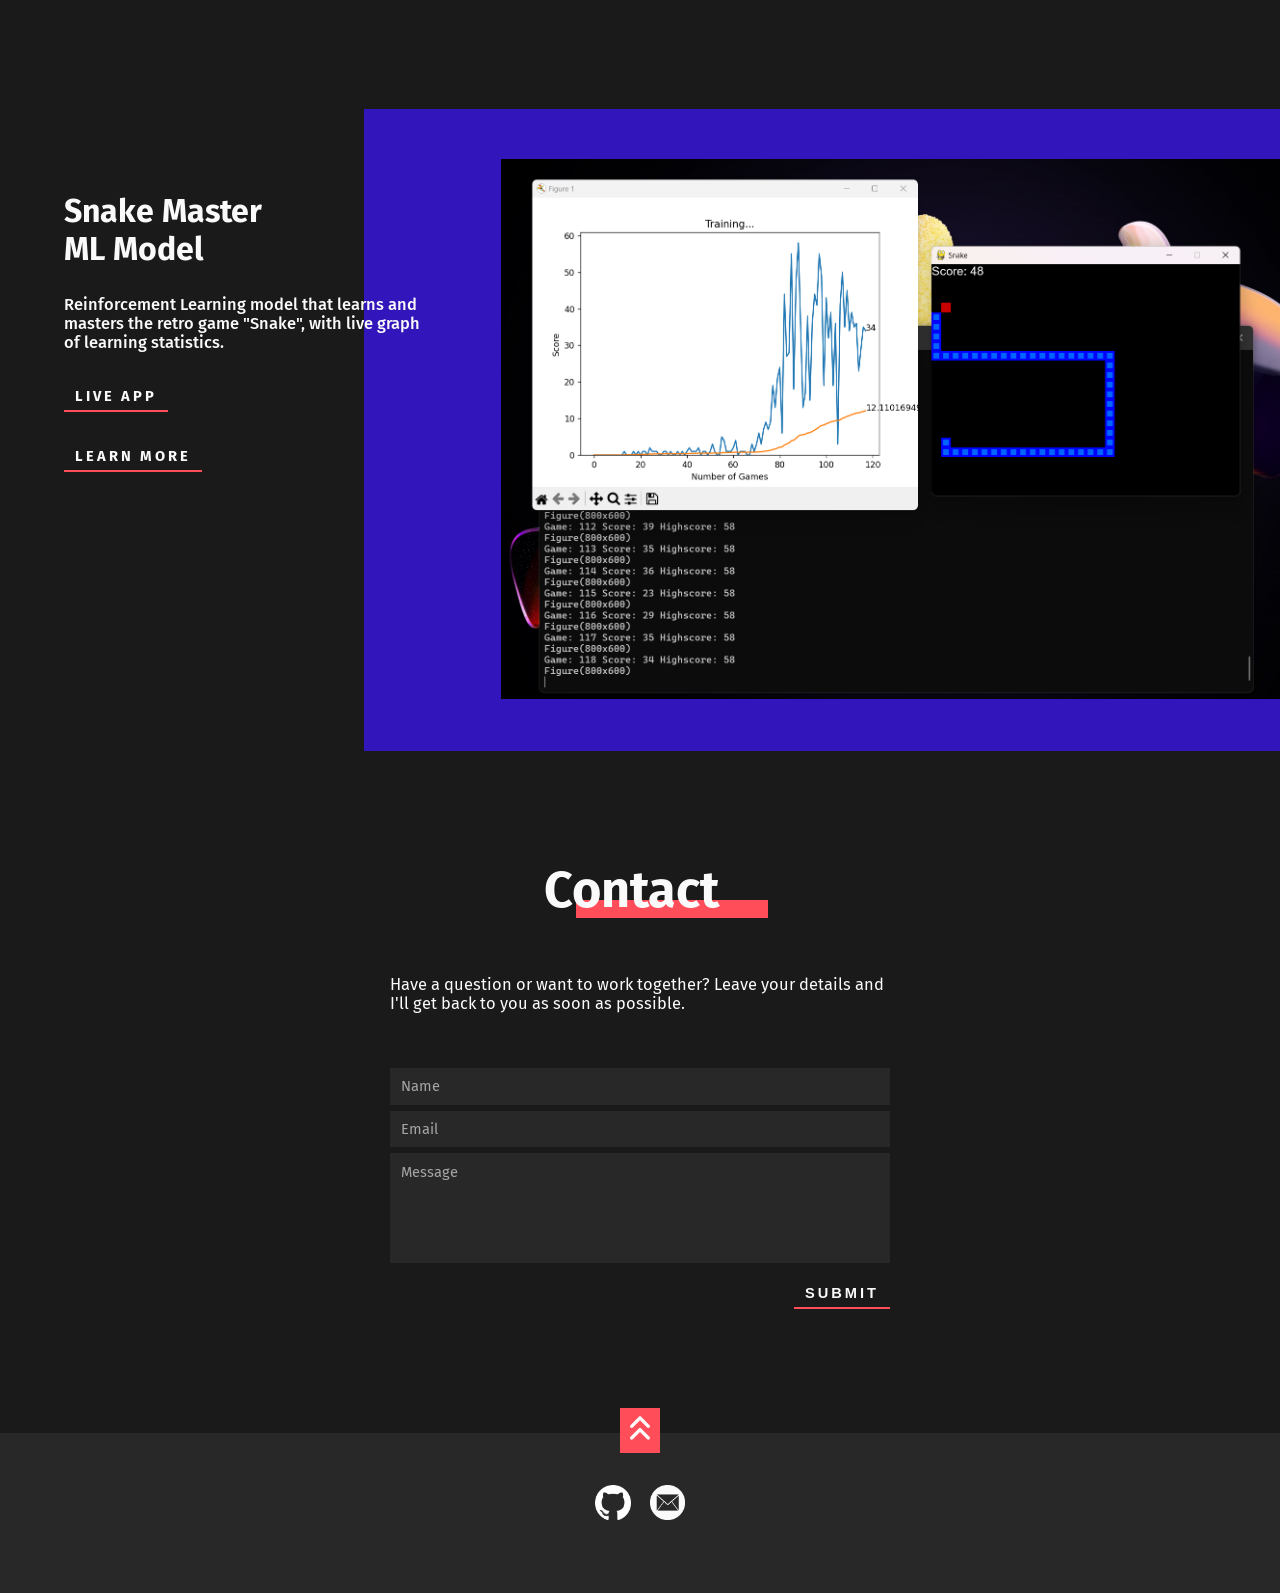
==== commit 213a4237: "updated about" ====
--- a/index.html
+++ b/index.html
@@ -69,9 +69,9 @@
           </defs>
         </svg>
       </div>
-      <p class="profile__blurb">I’m a full-stack developer with expertise in Python, JavaScript, React, and Django, passionate about building efficient, user-friendly applications. My experience includes optimizing workflows with machine learning and creating seamless web solutions. I enjoy the constant challenges of web development and the opportunity to innovate.
+      <p class="profile__blurb">I’m a full-stack developer with expertise in Python, JavaScript, React, Next.js, SQL & NoSQL, with experience building efficient, user-friendly applications. My experience includes building full-stack websites, building machine learning models, and optimizing workflows with AI. I enjoy the constant challenges of software development and the opportunity to innovate.
         <br><br>
-      Outside work, I spend my time hiking, playing piano, reading, or exploring the stars through backyard astronomy. A lifelong learner, I’m always eager to tackle new challenges and grow.
+      Outside work, I spend my time hiking, playing piano, reading, or exploring the stars through backyard astronomy. A lifelong learner, I’m always looking to take on new challenges.
       </p>
     </div>
     
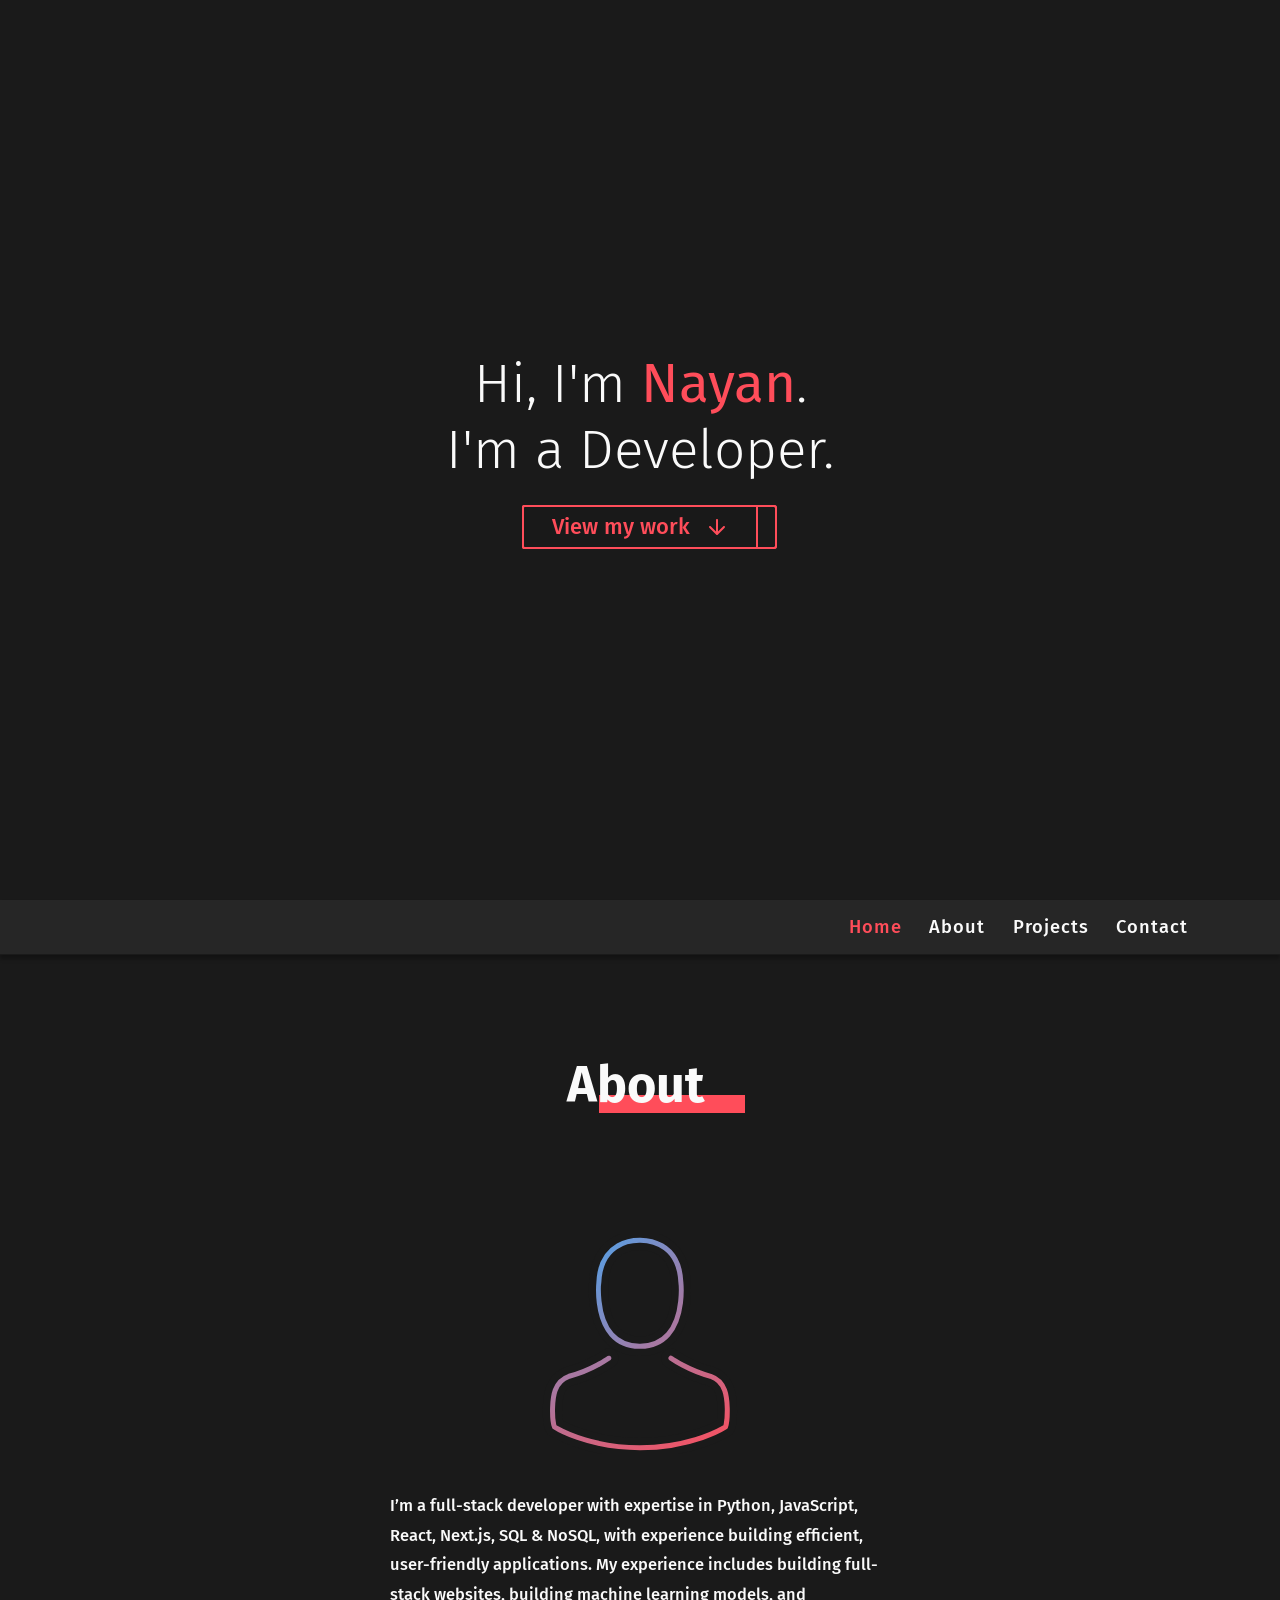
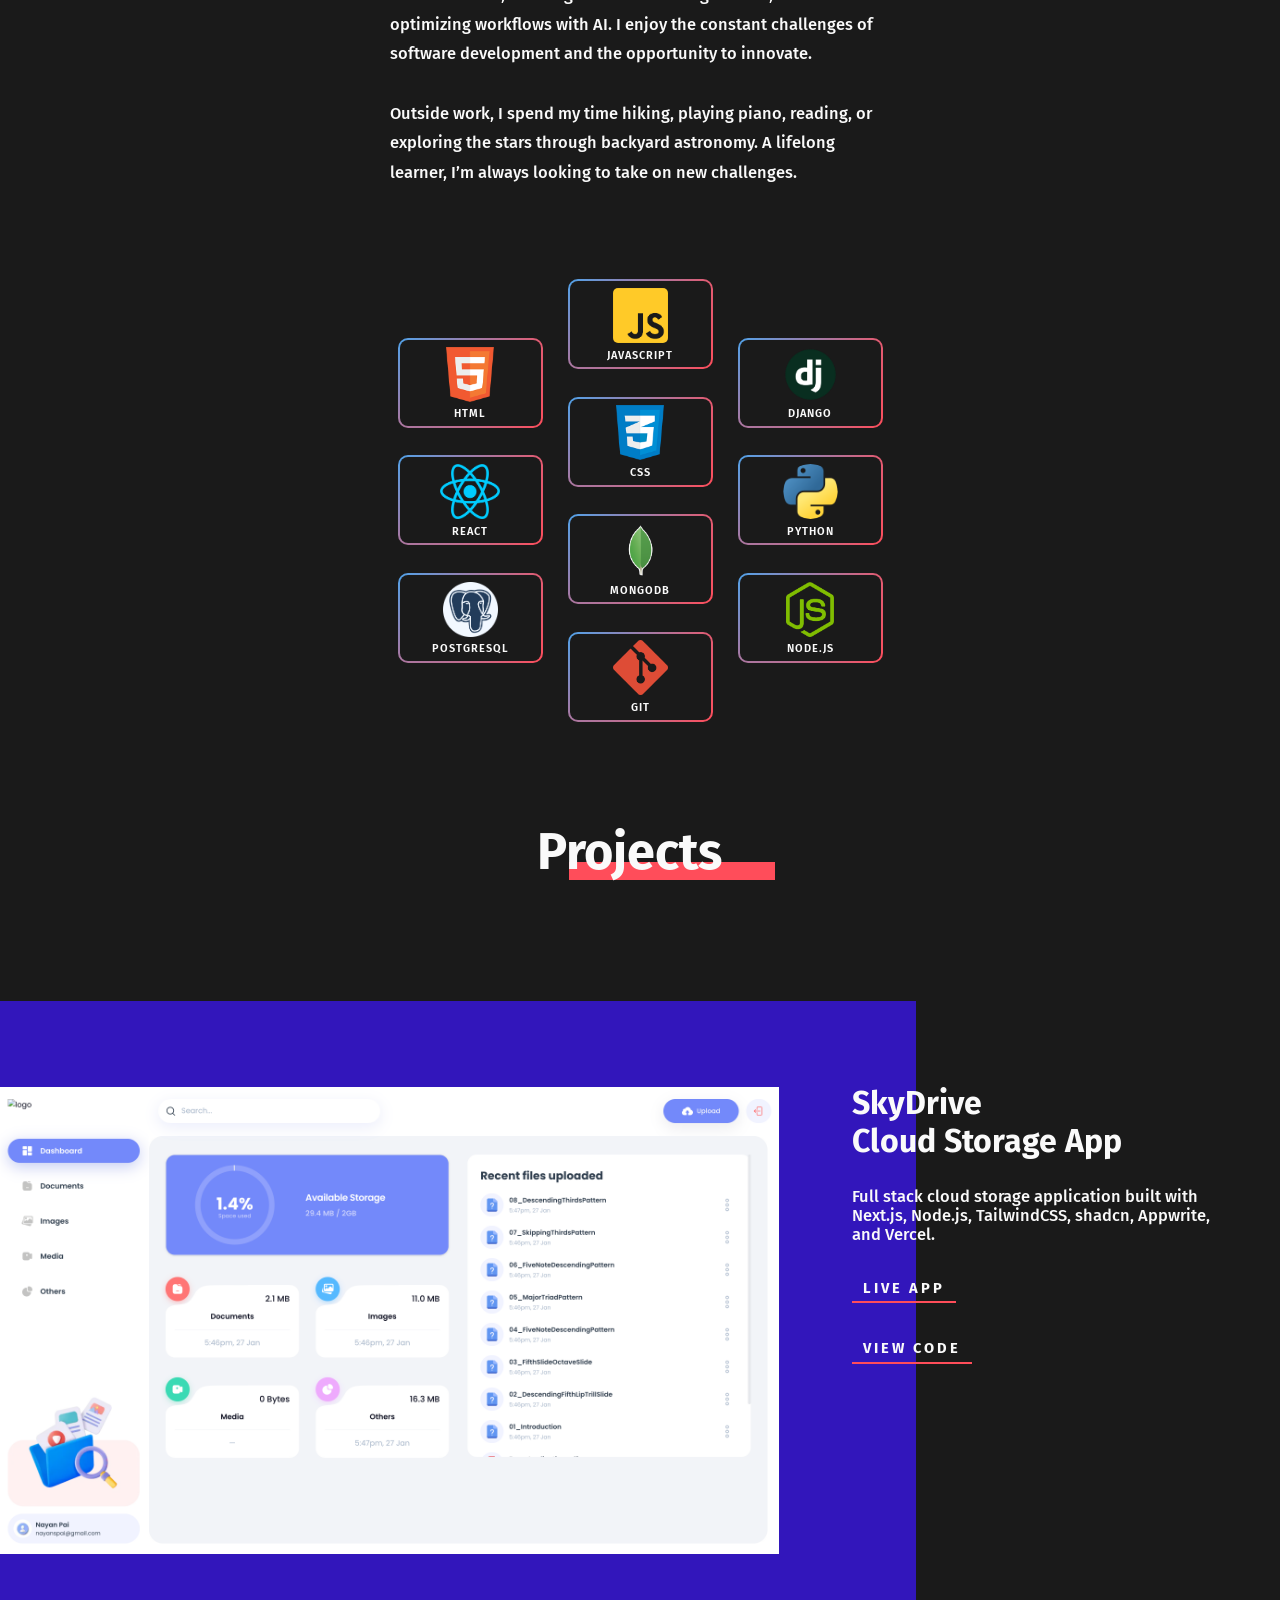
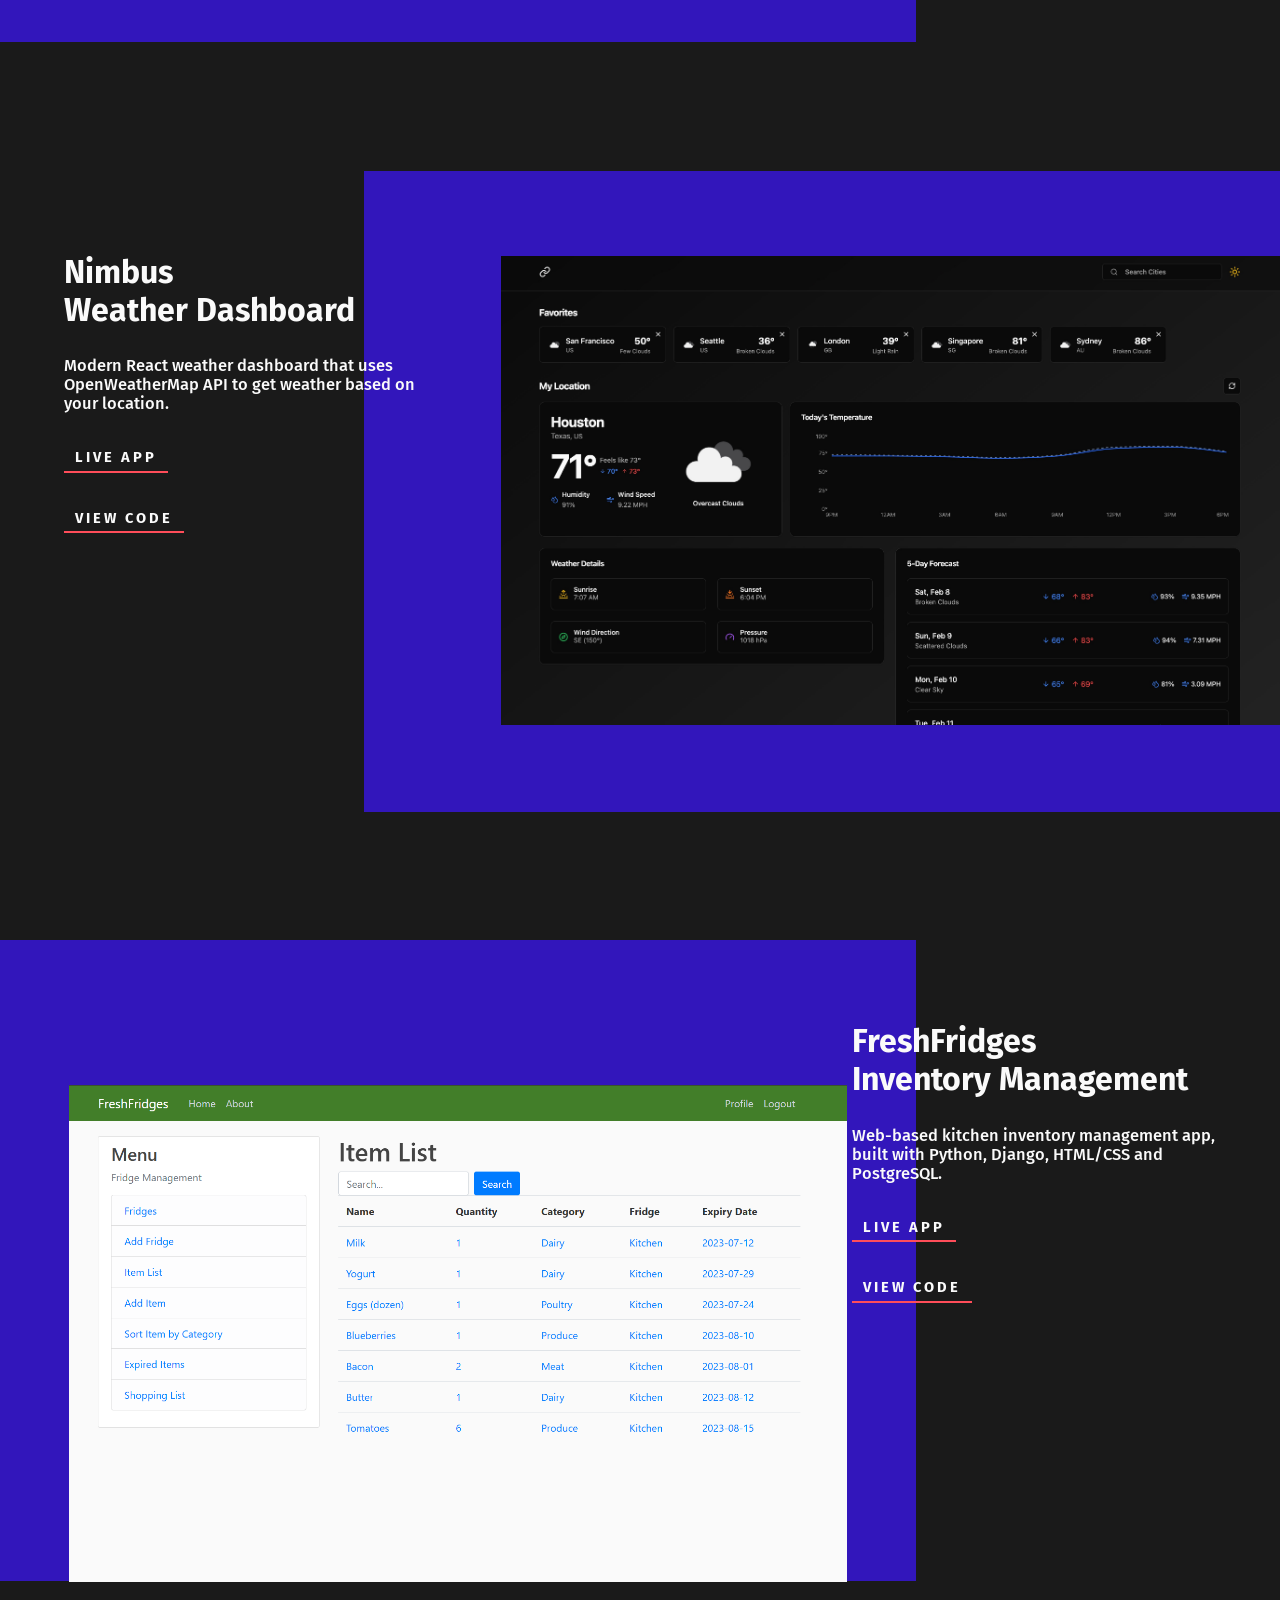
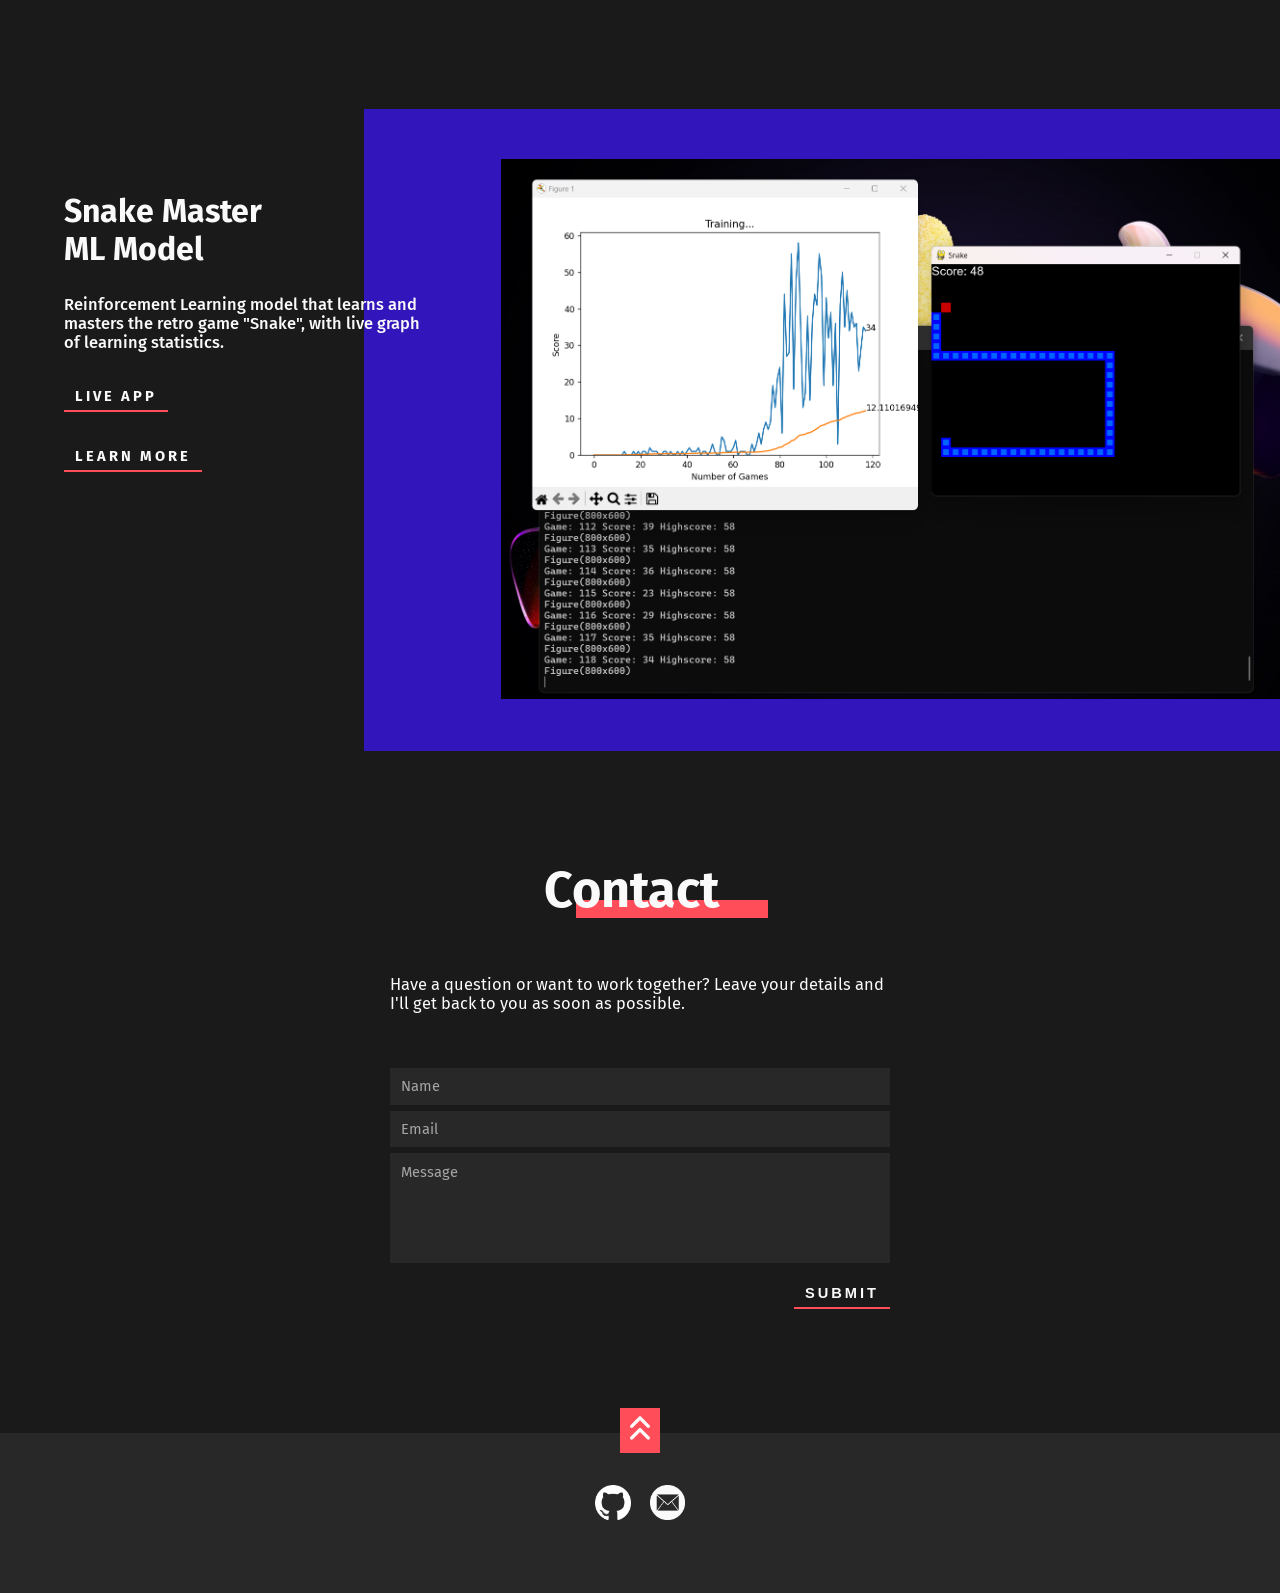
==== commit 5d4663f6: "Update Hero Header" ====
--- a/index.html
+++ b/index.html
@@ -15,7 +15,7 @@
     </div>
     <div class="heading">
       <div class="heading__line-1">Hi, I'm <span>Nayan</span>.</div>
-      <div class="heading__line-2">I'm a Software Engineer.</div>
+      <div class="heading__line-2">I'm a Developer.</div>
       <a href="#about" class="heading__link">
         <div class="heading-cta">View my work
           <svg class="heading__arrow" version="1.1" xmlns="http://www.w3.org/2000/svg" width="24" height="24" viewBox="0 0 24 24">
